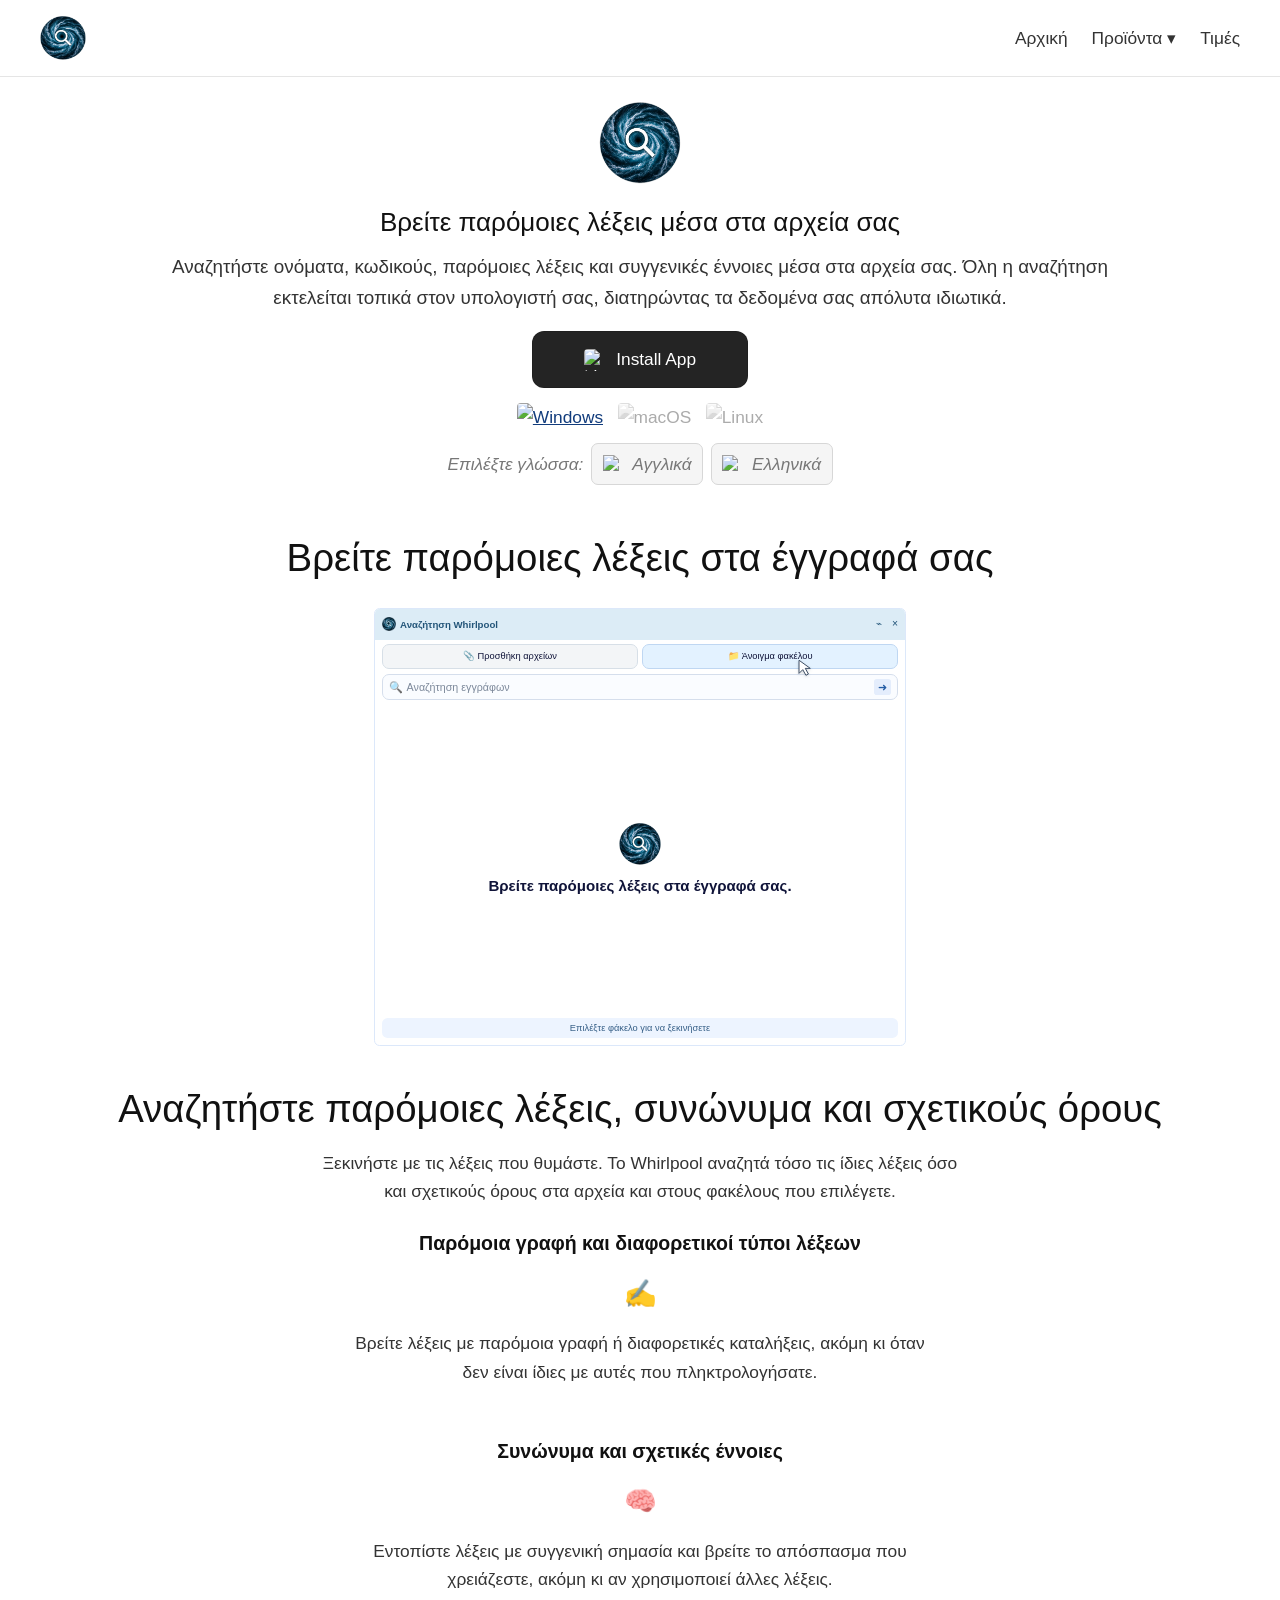
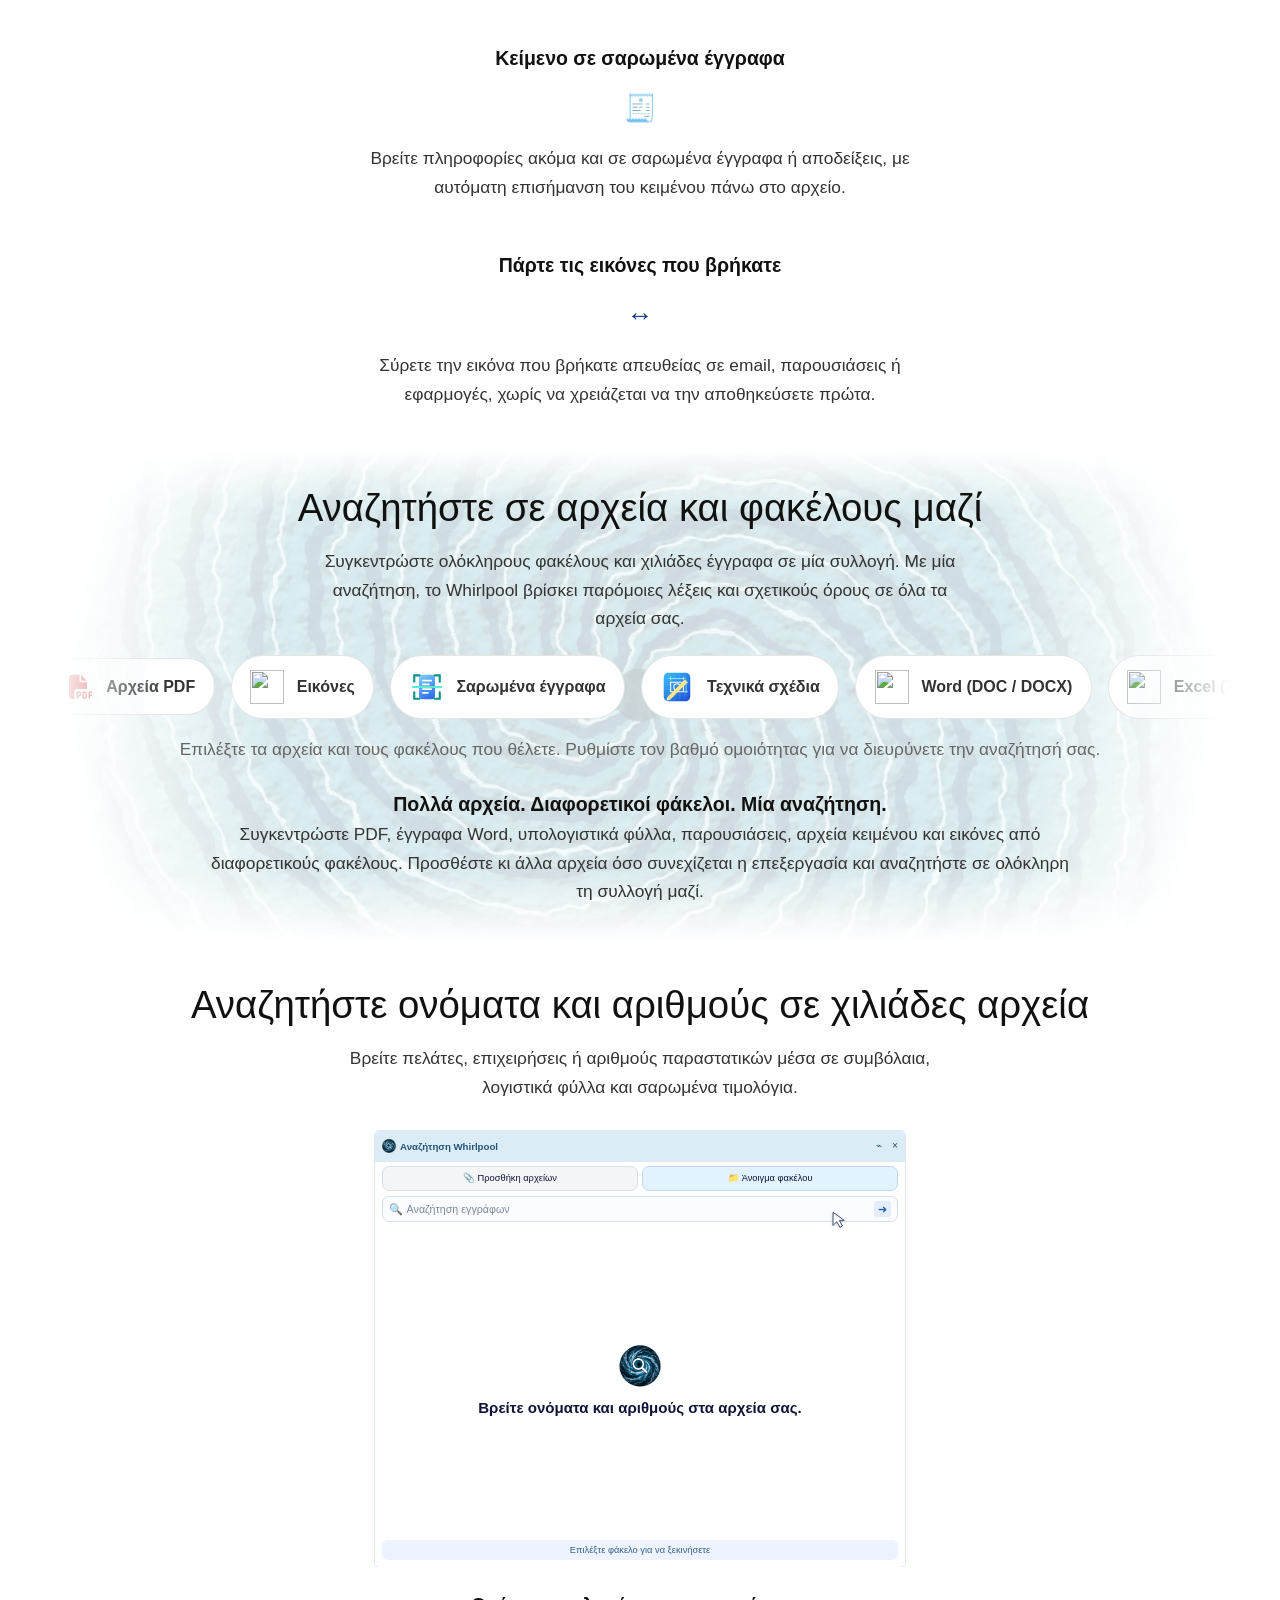
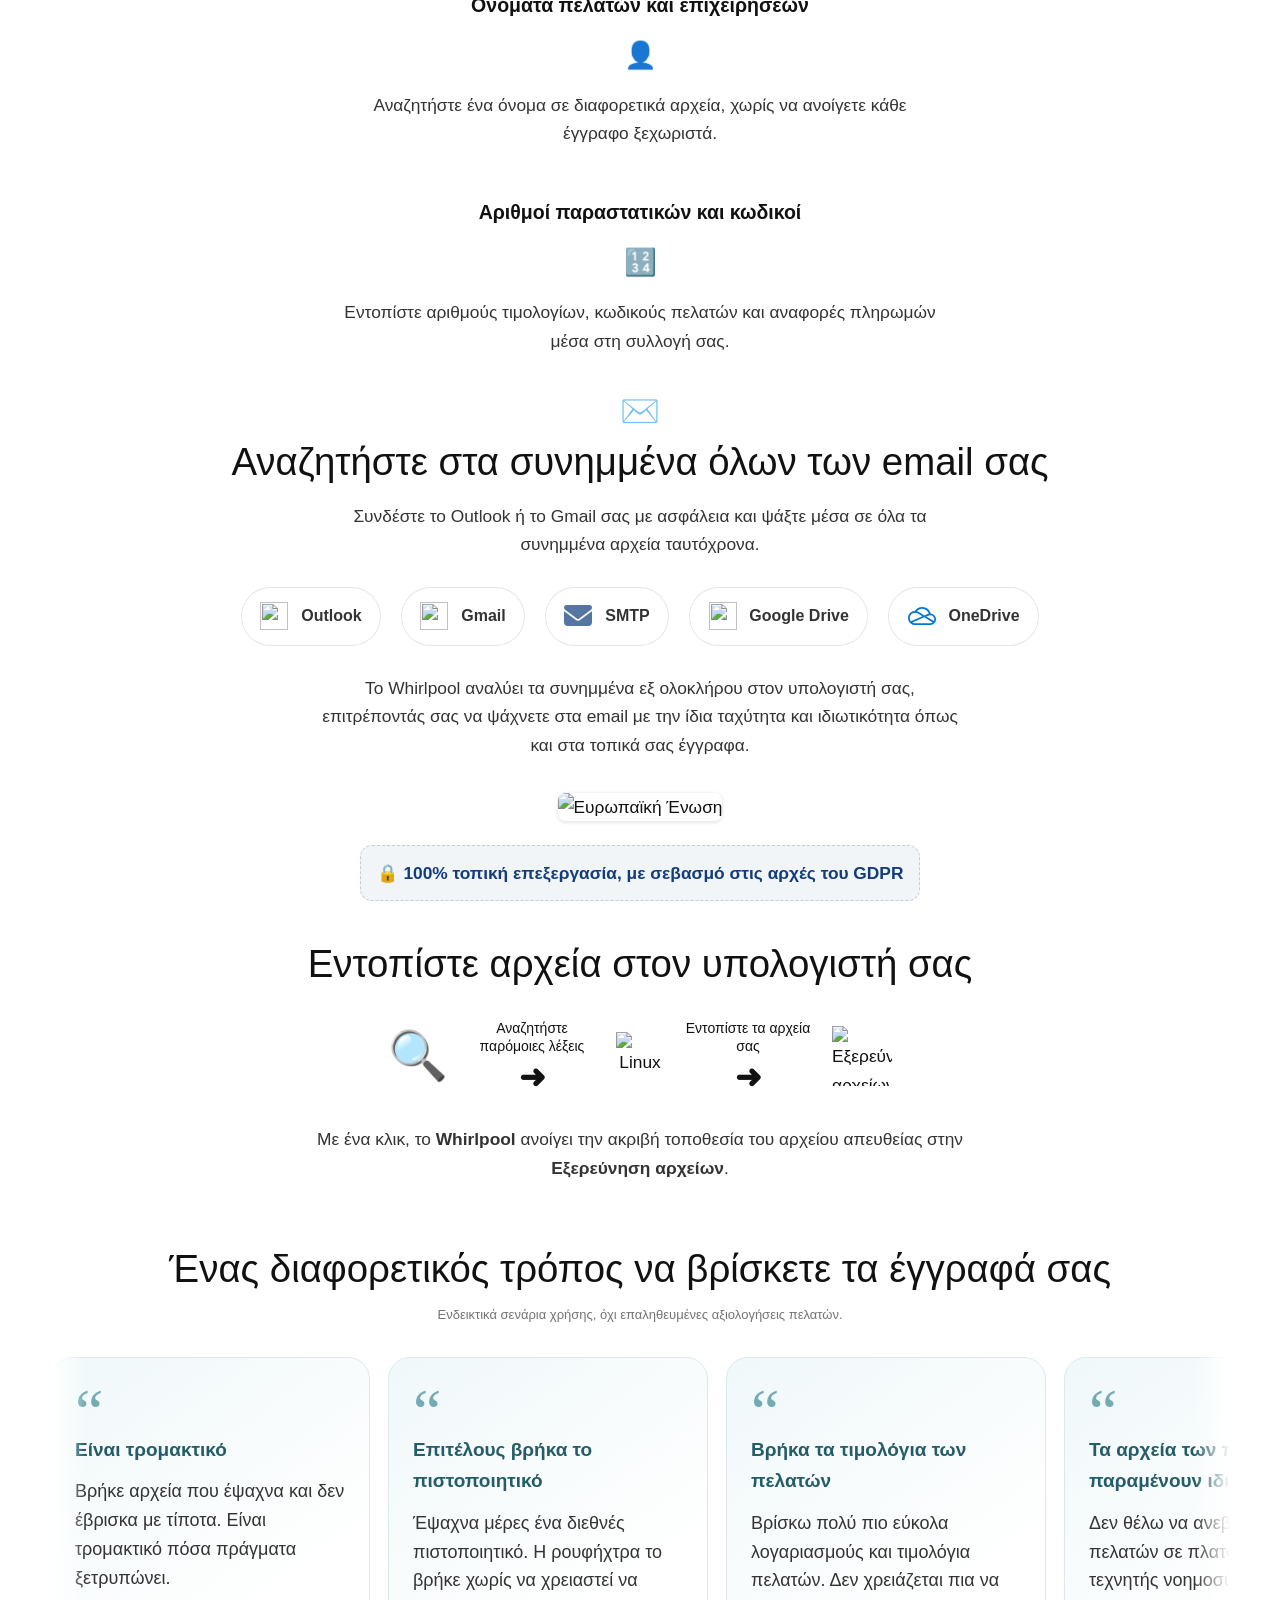
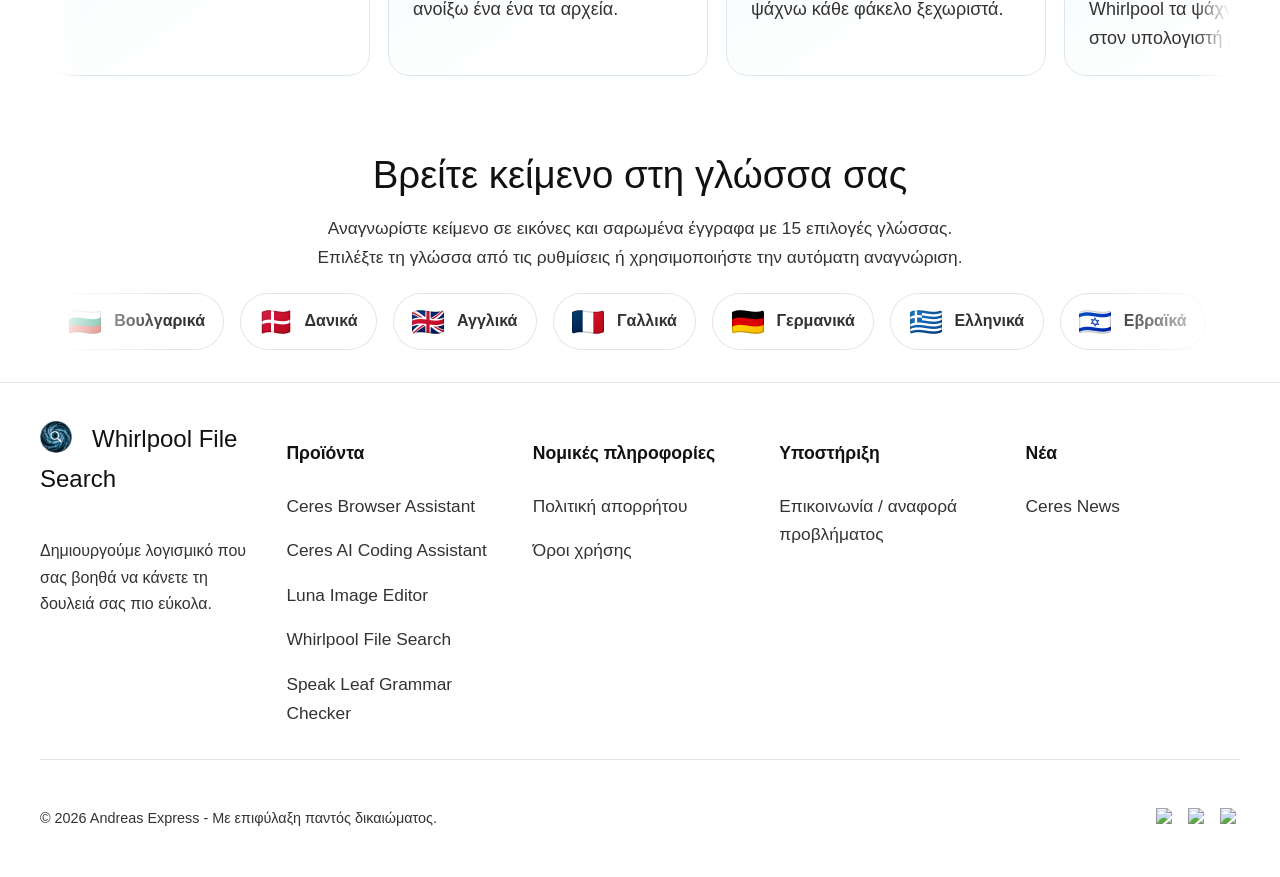
==== index-el.html @ ddf1240f "Update README and HTML files to reflect new branding for Whirlpool File Search" ====
<!DOCTYPE html>
<html lang="el">

<head>
	<meta charset="UTF-8">
	<meta name="viewport" content="width=device-width, initial-scale=1.0">
	<title>Βρείτε παρόμοιες λέξεις στα αρχεία σας / Whirlpool File Search</title>
	<meta name="description" content="Αναζητήστε ονόματα, αριθμούς, παρόμοιες λέξεις και σχετικούς όρους μέσα σε αρχεία. Βρείτε κείμενο σε έγγραφα και σαρωμένες εικόνες, τοπικά στον υπολογιστή σας.">

	<meta property="og:image" content="https://libandreas.github.io/whirlpool/social-preview.webp">

	<link rel="preconnect" href="https://fonts.googleapis.com">
	<link rel="preconnect" href="https://fonts.gstatic.com" crossorigin>

	<link rel="stylesheet" href="https://cdnjs.cloudflare.com/ajax/libs/font-awesome/6.5.1/css/all.min.css">
	<link rel="stylesheet" href="web/styles.css">
	<link rel="stylesheet" href="web/sections.css">
	<link rel="icon" href="favicon-3.webp" type="image/webp">
	<link rel="apple-touch-icon" href="favicon-3.webp">


	<link rel="canonical" href="https://libandreas.github.io/whirlpool/index-el.html">
<link rel="alternate" hreflang="en" href="https://libandreas.github.io/whirlpool/index.html">
<link rel="alternate" hreflang="el" href="https://libandreas.github.io/whirlpool/index-el.html">
</head>

<body class="product-theme-page">
<nav class="top-nav">
	<div class="nav-content">
		<div class="nav-left">
			<a href="https://ceres-assistant.com/" class="nav-logo">
				<img src="favicon-3.webp" alt="Whirlpool File Search" title="Whirlpool File Search" class="hero-logo-small">
			</a>
		</div>

		<div class="nav-right">
			<a href="https://ceres-assistant.com/" class="nav-link">Αρχική</a>
			<a href="#products" class="nav-link dropdown-trigger" aria-haspopup="true" aria-expanded="false">Προϊόντα &#9662;</a>
			<div class="dropdown-menu">
<a href="https://ceres-assistant.com/ceres-browser/"><strong>Ceres Browser Assistant</strong></a>
<a href="https://ceres-assistant.com/ceres-ide/"><strong>Ceres AI Coding Assistant</strong></a>
<a href="https://libandreas.github.io/luna-crop/index-el.html"><strong>Luna Image Editor</strong></a>
<a href="https://libandreas.github.io/whirlpool/index-el.html"><strong>Whirlpool File Search</strong></a>
<a href="https://libandreas.github.io/speak-leaf/index-el.html"><strong>Speak Leaf Grammar Checker</strong></a>
</div>
			<a target="_blank" rel="noopener noreferrer" href="https://andreaspa.gumroad.com/l/whirlpool" class="nav-link">Τιμές</a>



		</div>
	</div>
</nav>



	<main class="product-page">
		<div class="product-shell">
			<section class="product-intro-simple">
				<div class="product-intro-simple-logo">
					<img src="favicon-3.webp" alt="Λογότυπο του Whirlpool File Search">
				</div>
				<h1 class="product-intro-simple-title">Βρείτε παρόμοιες λέξεις μέσα στα αρχεία σας</h1>
				<p class="product-intro-simple-description">Αναζητήστε ονόματα, κωδικούς, παρόμοιες λέξεις και συγγενικές έννοιες μέσα στα αρχεία σας. Όλη η αναζήτηση εκτελείται τοπικά στον υπολογιστή σας, διατηρώντας τα δεδομένα σας απόλυτα ιδιωτικά.</p>
				<div class="product-intro-simple-actions">
					<div class="product-install-options">
<div class="product-install-option">
							<a href="https://ceres-assistant.com/whirlpool/" class="pricing-cta" title="Desktop installation on the official website"><img src="https://upload.wikimedia.org/wikipedia/commons/5/5f/Windows_logo_-_2012.svg" alt="Windows"> Install App</a>
							<span class="download-with-icons product-intro-simple-platforms">
								<span class="download-icons">
									<a href="https://ceres-assistant.com/whirlpool/" aria-label="Εγκατάσταση του Whirlpool File Search για Windows" title="Windows"><img src="https://upload.wikimedia.org/wikipedia/commons/5/5f/Windows_logo_-_2012.svg" alt="Windows"></a>
									<span title="macOS" aria-disabled="true"><img src="https://cdn.simpleicons.org/apple/000000" alt="macOS" style="filter:grayscale(1);opacity:.35;"></span>
									<span title="Linux" aria-disabled="true"><img src="https://img.icons8.com/color/48/linux--v1.png" alt="Linux" style="filter:grayscale(1);opacity:.35;"></span>
								</span>
							</span>
						</div>
</div>
				</div>
				<p style="margin:0.75rem 0 0;color:#777777;font-style:italic;display:flex;align-items:center;justify-content:center;gap:0.5rem;flex-wrap:wrap;">Επιλέξτε γλώσσα: <a href="index.html" style="display:inline-flex;align-items:center;gap:0.35rem;padding:0.35rem 0.65rem;color:inherit;text-decoration:none;background:#f5f5f5;border:1px solid #d7d7d7;border-radius:7px;"><img src="https://flagcdn.com/24x18/gb.png" alt="Σημαία Ηνωμένου Βασιλείου" width="24" height="18"> Αγγλικά</a> <a href="index-el.html" style="display:inline-flex;align-items:center;gap:0.35rem;padding:0.35rem 0.65rem;color:inherit;text-decoration:none;background:#f5f5f5;border:1px solid #d7d7d7;border-radius:7px;"><img src="https://flagcdn.com/24x18/gr.png" alt="Ελληνική σημαία" width="24" height="18"> Ελληνικά</a></p>
			</section>

			<section class="product-section" aria-label="Whirlpool">
				<h2 class="product-section-title">Βρείτε παρόμοιες λέξεις στα έγγραφά σας</h2>
				<iframe class="whirlpool-search-frame" src="web/search-frames-el.html" title="Whirlpool: επίδειξη αναζήτησης σε έγγραφα" width="1280" height="800" loading="lazy"></iframe>
			</section>


			<section class="product-section product-audience-section">
				<div class="product-audience-intro">
					<h2 class="product-section-title">Αναζητήστε παρόμοιες λέξεις, συνώνυμα και σχετικούς όρους</h2>
					<p>Ξεκινήστε με τις λέξεις που θυμάστε. Το Whirlpool αναζητά τόσο τις ίδιες λέξεις όσο και σχετικούς όρους στα αρχεία και στους φακέλους που επιλέγετε.</p>
				</div>
				<div class="product-audience-grid product-audience-grid-single">
					<article class="product-audience-item">
						<h3>Παρόμοια γραφή και διαφορετικοί τύποι λέξεων</h3>
						<div class="product-audience-icon product-audience-icon-fire">✍️</div>
						<p>Βρείτε λέξεις με παρόμοια γραφή ή διαφορετικές καταλήξεις, ακόμη κι όταν δεν είναι ίδιες με αυτές που πληκτρολογήσατε.</p>
					</article>
					<article class="product-audience-item">
						<h3>Συνώνυμα και σχετικές έννοιες</h3>
						<div class="product-audience-icon product-audience-icon-wand">🧠</div>
						<p>Εντοπίστε λέξεις με συγγενική σημασία και βρείτε το απόσπασμα που χρειάζεστε, ακόμη κι αν χρησιμοποιεί άλλες λέξεις.</p>
					</article>
					<article class="product-audience-item">
						<h3>Κείμενο σε σαρωμένα έγγραφα</h3>
						<div class="product-audience-icon product-audience-icon-wand">🧾</div>
						<p>Βρείτε πληροφορίες ακόμα και σε σαρωμένα έγγραφα ή αποδείξεις, με αυτόματη επισήμανση του κειμένου πάνω στο αρχείο.</p>
					</article>
					<article class="product-audience-item">
						<h3>Πάρτε τις εικόνες που βρήκατε</h3>
						<div class="product-audience-icon product-audience-icon-wand">↔️</div>
						<p>Σύρετε την εικόνα που βρήκατε απευθείας σε email, παρουσιάσεις ή εφαρμογές, χωρίς να χρειάζεται να την αποθηκεύσετε πρώτα.</p>
					</article>
				</div>
			</section>

			<section class="product-section product-audience-section whirlpool-search-sections">
				<div class="whirlpool-vortex" aria-hidden="true"></div>
				<div class="product-audience-intro">
					<h2 class="product-section-title">Αναζητήστε σε αρχεία και φακέλους μαζί</h2>
					<p>Συγκεντρώστε ολόκληρους φακέλους και χιλιάδες έγγραφα σε μία συλλογή. Με μία αναζήτηση, το Whirlpool βρίσκει παρόμοιες λέξεις και σχετικούς όρους σε όλα τα αρχεία σας.</p>
				</div>
				<div class="home-models-marquee" aria-label="Τύποι αρχείων: PDF, εικόνες, σαρωμένα έγγραφα, τεχνικά σχέδια, Word DOC και DOCX, Excel XLS και XLSX, PowerPoint PPT και PPTX, αρχεία κειμένου και καταγραφής. Οι βάσεις δεδομένων δεν υποστηρίζονται ακόμη.">
					<div class="home-models-track">
													<div class="home-model-pill" ><i class="fa-solid fa-file-pdf" style="color:#d64545;font-size:1.5rem;" aria-hidden="true"></i><span>Αρχεία PDF</span></div>
							<div class="home-model-pill" ><img class="whirlpool-file-icon" src="https://img.icons8.com/fluency/96/image.png" alt="" loading="lazy"><span>Εικόνες</span></div>
							<div class="home-model-pill" ><img class="whirlpool-file-icon" src="web/scan-icon.svg" alt="" loading="lazy"><span>Σαρωμένα έγγραφα</span></div>
							<div class="home-model-pill" title="Τεχνικά και βιομηχανικά σχέδια σε PDF ή εικόνες" ><img class="whirlpool-file-icon" src="web/engineering-icon.svg" alt="" loading="lazy"><span>Τεχνικά σχέδια</span></div>
							<div class="home-model-pill" ><img class="whirlpool-file-icon" src="https://upload.wikimedia.org/wikipedia/commons/e/e8/Microsoft_Office_Word_%282025%E2%80%93present%29.svg" alt="" loading="lazy"><span>Word (DOC / DOCX)</span></div>
							<div class="home-model-pill" ><img class="whirlpool-file-icon" src="https://upload.wikimedia.org/wikipedia/commons/6/60/Microsoft_Office_Excel_%282025%E2%80%93present%29.svg" alt="" loading="lazy"><span>Excel (XLS / XLSX)</span></div>
							<div class="home-model-pill" ><img class="whirlpool-file-icon" src="https://upload.wikimedia.org/wikipedia/commons/d/df/Microsoft_Office_PowerPoint_%282025%E2%80%93present%29.svg" alt="" loading="lazy"><span>PowerPoint (PPT / PPTX)</span></div>
							<div class="home-model-pill" ><i class="fa-solid fa-file-lines" style="color:#64748b;font-size:1.5rem;" aria-hidden="true"></i><span>Αρχεία κειμένου</span></div>
							<div class="home-model-pill" ><img class="whirlpool-file-icon" src="https://img.icons8.com/fluency/96/console.png" alt="" loading="lazy"><span>Αρχεία καταγραφής</span></div>
							<div class="home-model-pill" style="opacity:0.5;background:#eeeeee;" title="Οι βάσεις δεδομένων δεν υποστηρίζονται ακόμη" ><i class="fa-solid fa-database" style="color:#777777;font-size:1.5rem;" aria-hidden="true"></i><span style="color:#777777;">Βάσεις δεδομένων</span><i class="fa-solid fa-lock" style="color:#777777;" aria-hidden="true"></i></div>
													<div class="home-model-pill"  aria-hidden="true"><i class="fa-solid fa-file-pdf" style="color:#d64545;font-size:1.5rem;" aria-hidden="true"></i><span>Αρχεία PDF</span></div>
							<div class="home-model-pill"  aria-hidden="true"><img class="whirlpool-file-icon" src="https://img.icons8.com/fluency/96/image.png" alt="" loading="lazy"><span>Εικόνες</span></div>
							<div class="home-model-pill"  aria-hidden="true"><img class="whirlpool-file-icon" src="web/scan-icon.svg" alt="" loading="lazy"><span>Σαρωμένα έγγραφα</span></div>
							<div class="home-model-pill" title="Τεχνικά και βιομηχανικά σχέδια σε PDF ή εικόνες"  aria-hidden="true"><img class="whirlpool-file-icon" src="web/engineering-icon.svg" alt="" loading="lazy"><span>Τεχνικά σχέδια</span></div>
							<div class="home-model-pill"  aria-hidden="true"><img class="whirlpool-file-icon" src="https://upload.wikimedia.org/wikipedia/commons/e/e8/Microsoft_Office_Word_%282025%E2%80%93present%29.svg" alt="" loading="lazy"><span>Word (DOC / DOCX)</span></div>
							<div class="home-model-pill"  aria-hidden="true"><img class="whirlpool-file-icon" src="https://upload.wikimedia.org/wikipedia/commons/6/60/Microsoft_Office_Excel_%282025%E2%80%93present%29.svg" alt="" loading="lazy"><span>Excel (XLS / XLSX)</span></div>
							<div class="home-model-pill"  aria-hidden="true"><img class="whirlpool-file-icon" src="https://upload.wikimedia.org/wikipedia/commons/d/df/Microsoft_Office_PowerPoint_%282025%E2%80%93present%29.svg" alt="" loading="lazy"><span>PowerPoint (PPT / PPTX)</span></div>
							<div class="home-model-pill"  aria-hidden="true"><i class="fa-solid fa-file-lines" style="color:#64748b;font-size:1.5rem;" aria-hidden="true"></i><span>Αρχεία κειμένου</span></div>
							<div class="home-model-pill"  aria-hidden="true"><img class="whirlpool-file-icon" src="https://img.icons8.com/fluency/96/console.png" alt="" loading="lazy"><span>Αρχεία καταγραφής</span></div>
							<div class="home-model-pill" style="opacity:0.5;background:#eeeeee;" title="Οι βάσεις δεδομένων δεν υποστηρίζονται ακόμη"  aria-hidden="true"><i class="fa-solid fa-database" style="color:#777777;font-size:1.5rem;" aria-hidden="true"></i><span style="color:#777777;">Βάσεις δεδομένων</span><i class="fa-solid fa-lock" style="color:#777777;" aria-hidden="true"></i></div>
											</div>
				</div>
				<p style="text-align:center;margin:1rem 0 1.5rem;color:#666666;">Επιλέξτε τα αρχεία και τους φακέλους που θέλετε. Ρυθμίστε τον βαθμό ομοιότητας για να διευρύνετε την αναζήτησή σας.</p>
				<article class="product-audience-item whirlpool-folder-summary">
					<h3>Πολλά αρχεία. Διαφορετικοί φάκελοι. Μία αναζήτηση.</h3>
					<p>Συγκεντρώστε PDF, έγγραφα Word, υπολογιστικά φύλλα, παρουσιάσεις, αρχεία κειμένου και εικόνες από διαφορετικούς φακέλους. Προσθέστε κι άλλα αρχεία όσο συνεχίζεται η επεξεργασία και αναζητήστε σε ολόκληρη τη συλλογή μαζί.</p>
				</article>
			</section>

			<section class="product-section product-audience-section" aria-label="Αναζήτηση πελατών με το Whirlpool">
				<div class="product-audience-intro">
					<h2 class="product-section-title">Αναζητήστε ονόματα και αριθμούς σε χιλιάδες αρχεία</h2>
					<p>Βρείτε πελάτες, επιχειρήσεις ή αριθμούς παραστατικών μέσα σε συμβόλαια, λογιστικά φύλλα και σαρωμένα τιμολόγια.</p>
					<iframe class="whirlpool-search-frame" src="web/customer-frames-el.html" title="Whirlpool: εύρεση επιχείρησης σε καρτέλα πελάτη και σκαναρισμένο τιμολόγιο" width="1280" height="800" loading="lazy"></iframe>
				</div>
				<div class="product-audience-grid product-audience-grid-single">
					<article class="product-audience-item">
						<h3>Ονόματα πελατών και επιχειρήσεων</h3>
						<div class="product-audience-icon product-audience-icon-wand">👤</div>
						<p>Αναζητήστε ένα όνομα σε διαφορετικά αρχεία, χωρίς να ανοίγετε κάθε έγγραφο ξεχωριστά.</p>
					</article>
					<article class="product-audience-item">
						<h3>Αριθμοί παραστατικών και κωδικοί</h3>
						<div class="product-audience-icon product-audience-icon-wand">🔢</div>
						<p>Εντοπίστε αριθμούς τιμολογίων, κωδικούς πελατών και αναφορές πληρωμών μέσα στη συλλογή σας.</p>
					</article>
				</div>
			</section>


			<section class="product-section product-audience-section">
				<div class="product-audience-intro">
					<div aria-hidden="true" style="font-size:2rem;line-height:1;margin-bottom:0.75rem;">✉️</div>
					<h2 class="product-section-title">Αναζητήστε στα συνημμένα όλων των email σας</h2>
					<p>Συνδέστε το Outlook ή το Gmail σας με ασφάλεια και ψάξτε μέσα σε όλα τα συνημμένα αρχεία ταυτόχρονα.</p>
					<div class="whirlpool-email-providers" aria-label="Πάροχοι email">
						<div class="home-model-pill"><img src="https://img.icons8.com/color/96/microsoft-outlook-2019.png" alt="" loading="lazy"><span>Outlook</span></div>
						<div class="home-model-pill"><img src="https://img.icons8.com/color/96/gmail-new.png" alt="" loading="lazy"><span>Gmail</span></div>
						<div class="home-model-pill"><i class="fa-solid fa-envelope" aria-hidden="true"></i><span>SMTP</span></div>
						<div class="home-model-pill"><img src="https://img.icons8.com/color/96/google-drive--v1.png" alt="" loading="lazy"><span>Google Drive</span></div>
						<div class="home-model-pill"><img src="web/onedrive.svg" alt="" loading="lazy"><span>OneDrive</span></div>
					</div>
					<p>Το Whirlpool αναλύει τα συνημμένα εξ ολοκλήρου στον υπολογιστή σας, επιτρέποντάς σας να ψάχνετε στα email με την ίδια ταχύτητα και ιδιωτικότητα όπως και στα τοπικά σας έγγραφα.</p>
					<div style="margin-top:2rem;">
						<img src="https://flagcdn.com/w80/eu.png" alt="Ευρωπαϊκή Ένωση" title="Ευρωπαϊκή Ένωση" style="width:48px;height:48px;object-fit:cover;border-radius:8px;vertical-align:middle;box-shadow:0 1px 4px rgba(0,0,0,0.14);">
					</div>
					<div class="product-local-ai-card" style="margin-top:24px;">
						<div class="product-local-ai-chip">
							🔒
							<strong>100% τοπική επεξεργασία, με σεβασμό στις αρχές του GDPR</strong>
						</div>
					</div>
				</div>
			</section>

			<section class="product-section product-audience-section">
				<div class="product-audience-intro">
					<h2 class="product-section-title">Εντοπίστε αρχεία στον υπολογιστή σας</h2>
					<div class="whirlpool-computer-icons" aria-label="Πρόσβαση στην εξερεύνηση αρχείων">
						<span class="whirlpool-search-icon" aria-hidden="true">🔍</span>
						<span class="whirlpool-access-step"><span>Αναζητήστε παρόμοιες λέξεις</span><b aria-hidden="true">➜</b></span>
						<img src="https://upload.wikimedia.org/wikipedia/commons/5/5f/Windows_logo_-_2012.svg" alt="Windows" width="64" height="64" loading="lazy">
						<span class="whirlpool-access-step"><span>Εντοπίστε τα αρχεία σας</span><b aria-hidden="true">➜</b></span>
						<img src="https://img.icons8.com/fluency/96/windows-explorer.png" alt="Εξερεύνηση αρχείων" width="64" height="64" loading="lazy">
					</div>
					<p>Με ένα κλικ, το <strong>Whirlpool</strong> ανοίγει την ακριβή τοποθεσία του αρχείου απευθείας στην <strong>Εξερεύνηση αρχείων</strong>.</p>

				</div>
			</section>

			<section class="product-section whirlpool-experiences" aria-labelledby="whirlpool-experiences-title">
				<h2 class="product-section-title" id="whirlpool-experiences-title">Ένας διαφορετικός τρόπος να βρίσκετε τα έγγραφά σας</h2>
				<p class="whirlpool-experiences-note">Ενδεικτικά σενάρια χρήσης, όχι επαληθευμένες αξιολογήσεις πελατών.</p>
								<div class="whirlpool-experiences-window" aria-label="Ενδεικτικά σενάρια χρήσης">
					<div class="whirlpool-experiences-track">
													<div class="whirlpool-experiences-group" >
																	<article class="whirlpool-experience-card">
										<span class="whirlpool-experience-quote" aria-hidden="true">“</span>
										<h3>Είναι τρομακτικό</h3>
										<p>Βρήκε αρχεία που έψαχνα και δεν έβρισκα με τίποτα. Είναι τρομακτικό πόσα πράγματα ξετρυπώνει.</p>
									</article>
																	<article class="whirlpool-experience-card">
										<span class="whirlpool-experience-quote" aria-hidden="true">“</span>
										<h3>Επιτέλους βρήκα το πιστοποιητικό</h3>
										<p>Έψαχνα μέρες ένα διεθνές πιστοποιητικό. Η ρουφήχτρα το βρήκε χωρίς να χρειαστεί να ανοίξω ένα ένα τα αρχεία.</p>
									</article>
																	<article class="whirlpool-experience-card">
										<span class="whirlpool-experience-quote" aria-hidden="true">“</span>
										<h3>Βρήκα τα τιμολόγια των πελατών</h3>
										<p>Βρίσκω πολύ πιο εύκολα λογαριασμούς και τιμολόγια πελατών. Δεν χρειάζεται πια να ψάχνω κάθε φάκελο ξεχωριστά.</p>
									</article>
																	<article class="whirlpool-experience-card">
										<span class="whirlpool-experience-quote" aria-hidden="true">“</span>
										<h3>Τα αρχεία των πελατών μου παραμένουν ιδιωτικά</h3>
										<p>Δεν θέλω να ανεβάζω αρχεία πελατών σε πλατφόρμες τεχνητής νοημοσύνης. Με το Whirlpool τα ψάχνω απευθείας στον υπολογιστή μου.</p>
									</article>
																	<article class="whirlpool-experience-card">
										<span class="whirlpool-experience-quote" aria-hidden="true">“</span>
										<h3>Όλα τα αρχεία σε μία αναζήτηση</h3>
										<p>Ψάχνω σε όλα τα επιλεγμένα αρχεία μαζί. Δεν χρειάζεται να θυμάμαι σε ποιο έγγραφο βρίσκεται αυτό που χρειάζομαι.</p>
									</article>
																	<article class="whirlpool-experience-card">
										<span class="whirlpool-experience-quote" aria-hidden="true">“</span>
										<h3>Βρέθηκε το παλιό σχέδιο</h3>
										<p>Αναγνώρισε το έγγραφο και το κείμενο στα σχέδιά μου. Βρήκα το παλιό σχέδιο ενός πελάτη μέσα σε δευτερόλεπτα.</p>
									</article>
															</div>
													<div class="whirlpool-experiences-group"  aria-hidden="true">
																	<article class="whirlpool-experience-card">
										<span class="whirlpool-experience-quote" aria-hidden="true">“</span>
										<h3>Είναι τρομακτικό</h3>
										<p>Βρήκε αρχεία που έψαχνα και δεν έβρισκα με τίποτα. Είναι τρομακτικό πόσα πράγματα ξετρυπώνει.</p>
									</article>
																	<article class="whirlpool-experience-card">
										<span class="whirlpool-experience-quote" aria-hidden="true">“</span>
										<h3>Επιτέλους βρήκα το πιστοποιητικό</h3>
										<p>Έψαχνα μέρες ένα διεθνές πιστοποιητικό. Η ρουφήχτρα το βρήκε χωρίς να χρειαστεί να ανοίξω ένα ένα τα αρχεία.</p>
									</article>
																	<article class="whirlpool-experience-card">
										<span class="whirlpool-experience-quote" aria-hidden="true">“</span>
										<h3>Βρήκα τα τιμολόγια των πελατών</h3>
										<p>Βρίσκω πολύ πιο εύκολα λογαριασμούς και τιμολόγια πελατών. Δεν χρειάζεται πια να ψάχνω κάθε φάκελο ξεχωριστά.</p>
									</article>
																	<article class="whirlpool-experience-card">
										<span class="whirlpool-experience-quote" aria-hidden="true">“</span>
										<h3>Τα αρχεία των πελατών μου παραμένουν ιδιωτικά</h3>
										<p>Δεν θέλω να ανεβάζω αρχεία πελατών σε πλατφόρμες τεχνητής νοημοσύνης. Με το Whirlpool τα ψάχνω απευθείας στον υπολογιστή μου.</p>
									</article>
																	<article class="whirlpool-experience-card">
										<span class="whirlpool-experience-quote" aria-hidden="true">“</span>
										<h3>Όλα τα αρχεία σε μία αναζήτηση</h3>
										<p>Ψάχνω σε όλα τα επιλεγμένα αρχεία μαζί. Δεν χρειάζεται να θυμάμαι σε ποιο έγγραφο βρίσκεται αυτό που χρειάζομαι.</p>
									</article>
																	<article class="whirlpool-experience-card">
										<span class="whirlpool-experience-quote" aria-hidden="true">“</span>
										<h3>Βρέθηκε το παλιό σχέδιο</h3>
										<p>Αναγνώρισε το έγγραφο και το κείμενο στα σχέδιά μου. Βρήκα το παλιό σχέδιο ενός πελάτη μέσα σε δευτερόλεπτα.</p>
									</article>
															</div>
											</div>
				</div>
			</section>




		<section class="product-section product-audience-section leafpad-languages" aria-labelledby="supported-languages">
<div class="product-audience-intro">
<h2 class="product-section-title" id="supported-languages">Βρείτε κείμενο στη γλώσσα σας</h2>
<p>Αναγνωρίστε κείμενο σε εικόνες και σαρωμένα έγγραφα με 15 επιλογές γλώσσας. Επιλέξτε τη γλώσσα από τις ρυθμίσεις ή χρησιμοποιήστε την αυτόματη αναγνώριση.</p>
</div>
<div class="home-models-marquee" id="language-slider" tabindex="0" role="region" aria-label="Γλώσσες αναγνώρισης κειμένου">
<div class="home-models-track">
<div class="language-group"><div class="home-model-pill"><img src="web/flags/bg.png" alt="" width="32" height="24"><span>Βουλγαρικά</span></div>
<div class="home-model-pill"><img src="web/flags/dk.png" alt="" width="32" height="24"><span>Δανικά</span></div>
<div class="home-model-pill"><img src="web/flags/gb.png" alt="" width="32" height="24"><span>Αγγλικά</span></div>
<div class="home-model-pill"><img src="web/flags/fr.png" alt="" width="32" height="24"><span>Γαλλικά</span></div>
<div class="home-model-pill"><img src="web/flags/de.png" alt="" width="32" height="24"><span>Γερμανικά</span></div>
<div class="home-model-pill"><img src="web/flags/gr.png" alt="" width="32" height="24"><span>Ελληνικά</span></div>
<div class="home-model-pill"><img src="web/flags/il.png" alt="" width="32" height="24"><span>Εβραϊκά</span></div>
<div class="home-model-pill"><img src="web/flags/hu.png" alt="" width="32" height="24"><span>Ουγγρικά</span></div>
<div class="home-model-pill"><img src="web/flags/id.png" alt="" width="32" height="24"><span>Ινδονησιακά</span></div>
<div class="home-model-pill"><img src="web/flags/jp.png" alt="" width="32" height="24"><span>Ιαπωνικά</span></div>
<div class="home-model-pill"><img src="web/flags/br.png" alt="" width="32" height="24"><span>Πορτογαλικά (Βραζιλία)</span></div>
<div class="home-model-pill"><img src="web/flags/ro.png" alt="" width="32" height="24"><span>Ρουμανικά</span></div>
<div class="home-model-pill"><img src="web/flags/cn.png" alt="" width="32" height="24"><span>Απλοποιημένα κινεζικά</span></div>
<div class="home-model-pill"><img src="web/flags/es.png" alt="" width="32" height="24"><span>Ισπανικά (Ισπανία)</span></div>
<div class="home-model-pill"><img src="web/flags/tr.png" alt="" width="32" height="24"><span>Τουρκικά</span></div></div>
<div class="language-group" aria-hidden="true"><div class="home-model-pill"><img src="web/flags/bg.png" alt="" width="32" height="24"><span>Βουλγαρικά</span></div>
<div class="home-model-pill"><img src="web/flags/dk.png" alt="" width="32" height="24"><span>Δανικά</span></div>
<div class="home-model-pill"><img src="web/flags/gb.png" alt="" width="32" height="24"><span>Αγγλικά</span></div>
<div class="home-model-pill"><img src="web/flags/fr.png" alt="" width="32" height="24"><span>Γαλλικά</span></div>
<div class="home-model-pill"><img src="web/flags/de.png" alt="" width="32" height="24"><span>Γερμανικά</span></div>
<div class="home-model-pill"><img src="web/flags/gr.png" alt="" width="32" height="24"><span>Ελληνικά</span></div>
<div class="home-model-pill"><img src="web/flags/il.png" alt="" width="32" height="24"><span>Εβραϊκά</span></div>
<div class="home-model-pill"><img src="web/flags/hu.png" alt="" width="32" height="24"><span>Ουγγρικά</span></div>
<div class="home-model-pill"><img src="web/flags/id.png" alt="" width="32" height="24"><span>Ινδονησιακά</span></div>
<div class="home-model-pill"><img src="web/flags/jp.png" alt="" width="32" height="24"><span>Ιαπωνικά</span></div>
<div class="home-model-pill"><img src="web/flags/br.png" alt="" width="32" height="24"><span>Πορτογαλικά (Βραζιλία)</span></div>
<div class="home-model-pill"><img src="web/flags/ro.png" alt="" width="32" height="24"><span>Ρουμανικά</span></div>
<div class="home-model-pill"><img src="web/flags/cn.png" alt="" width="32" height="24"><span>Απλοποιημένα κινεζικά</span></div>
<div class="home-model-pill"><img src="web/flags/es.png" alt="" width="32" height="24"><span>Ισπανικά (Ισπανία)</span></div>
<div class="home-model-pill"><img src="web/flags/tr.png" alt="" width="32" height="24"><span>Τουρκικά</span></div></div>
</div>
</div>
</section>
</div>
	</main>

	<footer>

    <div class="footer-content">
        <div class="footer-section">
            <div class="footer-logo">
                <span class="star-emoji"><img style="width:32px;top:6px;position:relative;" src="favicon-3.webp" alt="Λογότυπο Whirlpool File Search"></span>&nbsp;&nbsp;&nbsp;Whirlpool File Search            </div>
            <p class="footer-tagline">Δημιουργούμε λογισμικό που σας βοηθά να κάνετε τη δουλειά σας πιο εύκολα.</p>
        </div>

        <div class="footer-section">
            <h4>Προϊόντα</h4>
<a href="https://ceres-assistant.com/ceres-browser/">Ceres Browser Assistant</a>
<a href="https://ceres-assistant.com/ceres-ide/">Ceres AI Coding Assistant</a>
<a href="https://libandreas.github.io/luna-crop/index-el.html">Luna Image Editor</a>
<a href="https://libandreas.github.io/whirlpool/index-el.html">Whirlpool File Search</a>
<a href="https://libandreas.github.io/speak-leaf/index-el.html">Speak Leaf Grammar Checker</a>
</div>

        <div class="footer-section">
            <h4>Νομικές πληροφορίες</h4>
            <a href="web/privacy-policy.html">Πολιτική απορρήτου</a>
            <a target="_blank" href="LICENSE.html">Όροι χρήσης</a>
        </div>

        <div class="footer-section">
            <h4>Υποστήριξη</h4>

            <a href="https://ceres-assistant.com/web/contact-el.php">Επικοινωνία / αναφορά προβλήματος</a>
        </div>

        <div class="footer-section">
            <h4>Νέα</h4>
            <a href="https://ceres-assistant.com/posts/">Ceres News</a>
        </div>
    </div>
    <div class="footer-bottom">
        <p>&copy; 2026 Andreas Express - Με επιφύλαξη παντός δικαιώματος.</p>
        <div class="social-links" style="display:flex;align-items:center;gap:0.75rem;">
            <span title="YouTube"><img src="https://www.google.com/s2/favicons?domain=youtube.com&sz=64" alt="YouTube" style="width:20px;height:20px;display:block;"></span>
            <a href="https://www.linkedin.com/in/andreas-voukelatos-678758120/" target="_blank" rel="noopener noreferrer" title="LinkedIn"><img src="https://www.google.com/s2/favicons?domain=linkedin.com&sz=64" alt="LinkedIn" style="width:20px;height:20px;display:block;"></a>
            <a href="https://github.com/libandreas" target="_blank" rel="noopener noreferrer" title="GitHub"><img src="https://www.google.com/s2/favicons?domain=github.com&sz=64" alt="GitHub" style="width:20px;height:20px;display:block;"></a>
        </div>
    </div>
</footer>
<script src="web/header.js" defer></script>
<script src="web/page.js" defer></script>
</body>

</html>
---- web/styles.css ----
html{scrollbar-width: thin; scrollbar-color: rgba(100, 100, 100, 0.6) transparent;}
:root{--primary-gradient: linear-gradient(135deg, rgba(0, 0, 0, 0.86) 0%, rgba(0, 0, 0, 0.94) 100%); --secondary-gradient: linear-gradient(135deg, rgba(0, 0, 0, 0.06) 0%, rgba(0, 0, 0, 0.1) 100%); --background-dark: #ffffff; --card-bg: #ffffff; --card-text: #111111; --text-primary: #111111; --text-secondary: #333333; --text-muted: #666666; --border-soft: rgba(0, 0, 0, 0.1); --button-bg: rgba(0, 0, 0, 0.86); --button-bg-hover: rgba(0, 0, 0, 0.94); --button-text: #ffffff; --accent: #123c7c; --accent-hover: #0b56b3; --accent-soft: rgba(18, 60, 124, 0.08); --accent-border: rgba(18, 60, 124, 0.22); --glow-color: rgba(18, 60, 124, 0.16);}
body{font-family: "Noto Sans", Arial, sans-serif; font-size: 13pt; line-height: 1.65; margin: 0px; overflow-x: hidden; color: var(--text-primary); min-height: 100vh; background-image: ; background-position-x: ; background-position-y: ; background-origin: ; background-clip: ; background-color: ; background-attachment: fixed; background-repeat: no-repeat; display: flex; flex-direction: column; background-size: auto;}
.top-nav{background: rgba(255, 255, 255, 0.92); position: fixed; width: 100%; z-index: 1000; border-bottom: 1px solid var(--border-soft);}
.nav-content{max-width: 1200px; margin: 0px auto; padding: 1rem; display: flex; justify-content: space-between; align-items: center;}
.nav-logo{font-size: 2rem; font-weight: normal; color: var(--text-primary); display: flex; align-items: center; gap: 0.5rem; border-radius: 100%; text-decoration: none !important;}
.nav-logo:hover{color: var(--accent);}
.nav-right{display: flex; gap: 1.5rem; align-items: center;}
.nav-link{font-weight: normal; color: var(--text-secondary); text-decoration: none; transition: 0.3s;}
.nav-link:hover{color: var(--accent);}
.dropdown-trigger{display: flex; align-items: center; gap: 0.5rem; cursor: pointer;}
.dropdown-trigger i{font-size: 0.8rem; transition: transform 0.3s;}
.dropdown-menu{position: absolute; top: 100%; border: 1px solid var(--border-soft); border-radius: 10px; padding: 0.5rem; min-width: 200px; opacity: 0; visibility: hidden; transform: translateY(-10px); transition: 0.3s; z-index: 1000; background: rgb(255, 255, 255); margin-top: 0.5rem;}
@media (hover: hover) {.dropdown-trigger:hover + .dropdown-menu, .dropdown-menu:hover{opacity: 1; visibility: visible; transform: translateY(0px);}
.dropdown-trigger:hover i{transform: rotate(180deg);}}
.dropdown-trigger.active + .dropdown-menu{opacity: 1 !important; visibility: visible !important; transform: translateY(0px) !important;}
.dropdown-trigger.active i{transform: rotate(180deg) !important;}
.dropdown-menu a{display: flex; gap: 0.5rem; padding: 0.75rem 1rem; transition: 0.3s; border-radius: 5px; font-weight: 700; line-height: 1.35; text-decoration: none !important;}
.dropdown-menu a{align-items: center; color: var(--text-secondary);}
.dropdown-menu a:hover{background: var(--accent-soft); color: var(--accent);}
main{flex: 1 1 0%; padding-top: 3rem;}
.hero-logo-small{display: inline-block; width: 46px; height: 44px;}
.home-closing-section{padding-top: 0px !important;}
.home-closing-section{padding-top: 1.1rem; padding-bottom: 1.1rem;}
.home-closing-panel{padding: 1.2rem 0px; text-align: center;}
.home-closing-panel h2{margin: 0px 0px 0.9rem; font-size: 3.25rem; font-weight: 400; line-height: 1.16;}
.home-closing-panel p{max-width: 900px; margin: 0px auto; font-size: 1.18rem; color: rgb(51, 51, 51); line-height: 1.65;}
.home-closing-actions{margin-top: 1.5rem; display: flex; justify-content: center; gap: 1rem; flex-wrap: wrap;}
.home-models-marquee{position: relative; overflow: hidden; mask-image: linear-gradient(to right, transparent, black 10%, black 90%, transparent);}
.home-models-track{display: flex; align-items: center; gap: 1rem; width: max-content; animation: 34s linear 0s infinite normal none running home-models-scroll;}
.home-model-pill{display: inline-flex; align-items: center; gap: 0.8rem; padding: 0.9rem 1.15rem; border-radius: 999px; background: rgb(255, 255, 255); border: 1px solid var(--border-soft); white-space: nowrap;}
.home-model-pill img{width: 28px; height: 28px; border-radius: 50%; flex: 0 0 auto;}
.home-model-pill span{font-size: 1rem; font-weight: 700; color: rgb(51, 51, 51);}
@keyframes home-models-scroll {0% { transform: translateX(0px); }
100% { transform: translateX(-50%); }}
footer{background: rgb(255, 255, 255); border-top: 1px solid var(--border-soft); padding: 2rem; margin-top: 2rem;}
.footer-content{max-width: 1200px; margin: 0px auto; display: grid; grid-template-columns: repeat(auto-fit, minmax(200px, 1fr)); gap: 2rem;}
.footer-section{display: flex; flex-direction: column; gap: 1rem;}
.footer-section h4{color: var(--text-primary); font-size: 1.1rem; margin-bottom: 0.5rem;}
.footer-section a{color: var(--text-secondary); text-decoration: none; transition: 0.3s; font-size: 13pt;}
.footer-section a:hover{color: var(--accent); transform: translateX(5px);}
.footer-logo{font-size: 1.5rem; font-weight: normal; color: var(--text-primary); margin-bottom: 0.5rem;}
.footer-tagline{color: var(--text-secondary); font-size: 1rem;}
.footer-bottom{max-width: 1200px; margin: 2rem auto 0px; padding-top: 2rem; border-top: 1px solid var(--border-soft); display: flex; justify-content: space-between; align-items: center; color: var(--text-secondary); font-size: 0.9rem;}
.social-links{display: flex; gap: 1rem;}
.social-links a{color: var(--text-secondary); font-size: 1.2rem; transition: 0.3s;}
.social-links a:hover{color: var(--text-primary); transform: translateY(-2px);}
.pricing{padding: 1rem 1rem 0px; max-width: 1300px; margin: 0px auto;}
.pricing h1, .pricing h2{text-align: center; margin-bottom: 1rem; background-image: ; background-position-x: ; background-position-y: ; background-size: ; background-repeat: ; background-attachment: ; background-origin: ; background-color: ; background-clip: text; color: transparent; font-weight: normal; line-height: normal;}
p{line-height: unset !important;}
.pricing h1{margin-top: 50px; font-size: 2.5rem;}
.pricing h2{font-size: 2rem;}
.pricing h3{text-align: center; font-size: 1.2rem; font-weight: normal; margin: 0.5rem 0px;}
.pricing > p{text-align: center; color: var(--text-secondary); margin-bottom: 1.5rem; font-size: 1rem;}
.pricing-cta{display: inline-flex; align-items: center; justify-content: center; gap: 0.65rem; min-width: 170px; text-align: center; padding: 1rem 1.4rem; font-size: 13pt; background: var(--button-bg); color: var(--button-text); text-decoration: none; border-radius: 12px; font-weight: normal; text-transform: none; border: 1px solid rgba(0, 0, 0, 0.14); transition: 0.3s; line-height: 1.35;}
.pricing-cta i{font-size: 1.25rem; line-height: 1;}
.pricing-cta img{width: 22px; height: 22px; object-fit: contain; border-radius: 4px; flex-shrink: 0;}
.download-with-icons{display: inline-flex; align-items: center; justify-content: center; gap: 0.65rem;}
.download-icons{display: inline-flex; align-items: center; gap: 0.45rem;}
.download-icons img{width: 18px; height: 18px; border-radius: 4px; object-fit: contain;}
.download-icons i{font-size: 1rem;}
.pricing-cta:hover{transform: translateY(-2px); background: var(--button-bg-hover); color: var(--button-text);}
a{color: var(--accent);}
@keyframes shine {0% { left: -50%; }
100% { left: 100%; }}
@keyframes pulse {0%, 100% { opacity: 0.7; transform: scale(1); }
50% { opacity: 1; transform: scale(1.1); }}
@keyframes container-glow {0% { }
100% { }}
.product-theme-page{background: rgb(255, 255, 255); color: rgb(17, 17, 17);}
.product-theme-page p, .product-theme-page li{color: rgb(51, 51, 51);}
.product-shell{width: min(1180px, 100% - 32px); min-width: 0px; margin: 0px auto;}
.product-intro-simple{padding: 54px 0px 10px; text-align: center;}
.product-intro-simple-logo{margin-bottom: 14px;}
.product-intro-simple-logo img{width: 82px; height: 82px; object-fit: contain;}
.product-intro-simple-title{margin: 0px 0px 14px; font-weight: 400; line-height: 1.16;}
.product-intro-simple-description{max-width: 980px; margin: 0px auto; font-size: 1.18rem; font-weight: 400; line-height: 1.62;}
.product-intro-simple-actions{display: grid; justify-items: center; gap: 0.9rem; margin-top: 18px;}
.product-install-options{display: flex; align-items: flex-start; justify-content: center; gap: 1rem;}
.product-install-option{display: grid; justify-items: center; gap: 0.9rem;}
.product-intro-simple-platforms{padding: 0px; border: 0px; background: transparent;}
.product-intro-simple-platforms .download-icons{display: flex; align-items: center; justify-content: center; gap: 0.9rem;}
.product-intro-simple-platforms .download-icons img{width: 26px; height: 26px;}
.product-intro-simple-platforms .download-icons i{font-size: 1.45rem;}
.home-closing-panel .product-intro-simple-platforms{display: block; margin-top: 10px;}
.product-section{margin-top: 40px;}
.product-section-title{margin: 0px 0px 12px; font-size: clamp(1.85rem, 3vw, 2.8rem); font-weight: 400; line-height: 1.18; text-align: center; text-wrap: balance;}
.product-capability-shell{display: grid; grid-template-columns: 1fr; gap: 18px; margin-top: -20px; padding-top: 40px; border-top: 1px dashed silver;}
.product-capability-intro{padding: 8px 6px 0px; text-align: center;}
.product-capability-intro p{max-width: 72ch; margin: 0px auto; font-size: 13pt; line-height: 1.62;}
@media (prefers-reduced-motion: reduce) {


}
.product-audience-section{min-width: 0px; padding-top: 0px; text-align: center;}
.product-audience-intro{min-width: 0px; margin-bottom: 1.35rem;}
.product-audience-intro p{max-width: 68ch; margin-right: auto; margin-left: auto; overflow-wrap: anywhere;}
.product-audience-grid{display: grid; grid-template-columns: repeat(2, minmax(0px, 1fr)); gap: clamp(1.4rem, 4vw, 3rem);}
.product-audience-grid.product-audience-grid-single{grid-template-columns: 1fr; max-width: 600px; margin: 0px auto;}
.product-audience-item h3{margin: 0px; font-size: 1.22rem; font-weight: 700;}
.product-audience-icon{display: flex; align-items: center; justify-content: center; margin: 0.8rem 0px 0.85rem; color: var(--accent); font-size: 1.65rem;}
.product-audience-item p{margin: 0px; font-size: 13pt; line-height: 1.62; overflow-wrap: anywhere;}
.product-local-ai-chip{color: var(--accent);}
.product-local-ai-card{display: inline-block; width: fit-content; max-width: 100%; box-sizing: border-box; border: 1px dashed var(--accent-border); border-radius: 12px; background: rgba(18, 60, 124, 0.05); padding: 0.6rem 1rem;}
.product-local-ai-chip{padding: 0.2rem 0px;}
@media (max-width: 768px) {
.footer-content{grid-template-columns: 1fr;}
.footer-bottom{flex-direction: column; text-align: center; gap: 1rem;}




.top-nav{display: block; position: relative; margin-top: 22px;}
main{padding-top: 0px;}




.nav-content{flex-direction: column; gap: 1rem; padding: 0.35rem 1rem 1rem;}
.nav-right{flex-wrap: wrap; justify-content: center;}




.product-intro-simple-platforms{display: flex; width: 100%; min-width: 0px; justify-content: center;}
.product-intro-simple-platforms .download-icons{width: 100%; min-width: 0px; flex-wrap: wrap; justify-content: center;}













.pricing{padding: 2rem 1rem;}
.pricing h2{font-size: 2rem;}
























h3{font-size: 1.4rem; overflow-wrap: break-word;}















.product-page .product-audience-grid{grid-template-columns: 1fr; gap: 1.15rem;}
.product-page .product-shell{width: min(100% - 18px, 1180px);}
.product-page .product-intro-simple{padding: 18px 0px 6px;}
.product-page .product-intro-simple-logo img{width: 72px; height: 72px;}
.product-page .product-intro-simple-title{margin-bottom: 10px; font-size: 1.95rem;}
.product-page .product-intro-simple-description{max-width: 34rem; font-size: 1.05rem;}
.product-page .product-intro-simple-actions{margin-top: 14px;}
.product-page .product-install-options{flex-direction: column; align-items: center; gap: 1.5rem;}

.product-page .product-audience-intro{width: 100%;}








}
@keyframes bounce {0%, 20%, 50%, 80%, 100% { transform: translateY(0px); }
40% { transform: translateY(-12px); }
60% { transform: translateY(-6px); }}
---- web/sections.css ----
.product-install-note {
	max-width: 250px;
}

.whirlpool-email-providers {
	display: flex;
	justify-content: center;
	align-items: center;
	flex-wrap: wrap;
	gap: 20px;
	margin: 28px auto;
}

.whirlpool-email-providers .home-model-pill img {
	object-fit: contain;
	border-radius: 0;
}

.whirlpool-email-providers .fa-envelope {
	font-size: 28px;
	color: #5476a1;
}

.whirlpool-computer-icons {
	display: flex;
	justify-content: center;
	align-items: center;
	gap: 14px;
	margin: 32px auto;
	flex-wrap: wrap;
}

.whirlpool-computer-icons img {
	width: 48px;
	height: 48px;
	object-fit: contain;
}

.whirlpool-computer-icons img:last-child {
	width: 60px;
	height: 60px;
}

.whirlpool-computer-icons .whirlpool-search-icon {
	font-size: 48px;
	line-height: 1;
}

.whirlpool-access-step {
	display: flex;
	flex-direction: column;
	align-items: center;
	gap: 6px;
	max-width: 140px;
	font-size: 14px;
	line-height: 1.3;
	text-align: center;
}

.whirlpool-access-step b {
	font-size: 32px;
	font-family: Arial, sans-serif;
	font-weight: 900;
	line-height: 1;
}

.product-page .whirlpool-search-frame {
	display: block;
	width: 100%;
	max-width: min(700px, calc((100dvh - 128px) * 1.6));
	height: auto;
	aspect-ratio: 8 / 5;
	margin: 28px auto 0;
	border: 0;
	border-radius: 12px;
}

.whirlpool-scroll-pin {
	position: sticky;
	top: 96px;
}

.whirlpool-scroll-pin > * {
	transform-origin: top center;
}



@media (max-width: 599px), (pointer: coarse), (prefers-reduced-motion: reduce) {
	.whirlpool-scroll-pin {
		position: static;
	}
}

.whirlpool-google-window {
	position: relative;
	box-sizing: border-box;
	max-width: none;
	display: flex;
	flex-direction: column;
}

.whirlpool-google-window > .whirlpool-explorer-titlebar {
	flex-shrink: 0;
}

.whirlpool-search-demo {
	display: grid;
	grid-template-rows: auto auto auto minmax(0, 1fr) auto auto;
	flex: 1;
	min-height: 0;
	gap: 8px;
	padding: 10px;
	color: #244766;
	font-size: 13px;
}

.whirlpool-demo-actions {
	display: grid;
	grid-template-columns: 1fr 1fr auto;
	gap: 8px;
}

.whirlpool-demo-actions > span {
	padding: 8px;
	border: 1px solid #cccccc;
	border-radius: 16px;
	background: #eeeeee;
	text-align: center;
	color: #172b3b;
}

.whirlpool-demo-actions .whirlpool-demo-revoke {
	border-color: #e6a03c;
	background: #ffe4ac;
}

.whirlpool-demo-search {
	display: flex;
	align-items: center;
	gap: 10px;
	padding: 9px 14px;
	border: 1px solid #d0d0d0;
	border-radius: 16px;
	background: #f6f6f6;
}

.whirlpool-demo-query {
	color: #71808c;
	white-space: pre-wrap;
}

.whirlpool-demo-search.is-searching .whirlpool-demo-query {
	color: #172b3b;
}

.whirlpool-demo-score {
	position: relative;
	isolation: isolate;
	padding: 4px;
	border-radius: 14px;
	overflow: hidden;
	background: #edf2f5;
	text-align: center;
	font-weight: 600;
}

.whirlpool-demo-score::before {
	content: "";
	position: absolute;
	inset: 0 auto 0 0;
	width: var(--score-width, 80%);
	z-index: -1;
	background: #bde99e;
}

.whirlpool-demo-files {
	grid-area: 4 / 1;
	min-height: 0;
	overflow-y: hidden;
	overflow-anchor: none;
	scroll-behavior: auto;
	outline-offset: -2px;
}

.whirlpool-demo-brand {
	grid-area: 4 / 1;
	align-self: center;
	justify-self: center;
	display: flex;
	flex-direction: column;
	align-items: center;
	gap: 14px;
	font-size: 22px;
	font-weight: 600;
	pointer-events: none;
}

.whirlpool-demo-brand[hidden] {
	display: none;
}

.whirlpool-demo-brand > img {
	width: 96px;
	height: 96px;
	object-fit: contain;
}

.whirlpool-demo-pointer {
	position: absolute;
	left: var(--score-pointer, 90%);
	top: 10px;
	color: #172b3b;
	font-size: 18px;
	filter: drop-shadow(1px 1px 0 #ffffff);
	opacity: 0;
	pointer-events: none;
}

.whirlpool-demo-score.is-adjusting .whirlpool-demo-pointer {
	opacity: 1;
}

.whirlpool-demo-folder {
	padding: 4px 8px 8px;
	font-weight: 600;
	width: fit-content;
	border: 1px solid transparent;
	border-radius: 8px;
}

.whirlpool-demo-folder.is-dragging {
	border-color: #95b8d1;
	background: #edf5fc;
	box-shadow: 0 6px 16px #24476626;
}

.whirlpool-demo-folder > i {
	display: none;
	margin-left: 8px;
	color: #172b3b;
}

.whirlpool-demo-folder.is-dragging > i {
	display: inline-block;
}

.whirlpool-demo-file {
	margin-bottom: 6px;
}

.whirlpool-demo-folder,
.whirlpool-demo-file,
.whirlpool-demo-keyword {
	transition: opacity 220ms, transform 220ms;
}

.whirlpool-demo-folder.is-pending,
.whirlpool-demo-file.is-pending,
.whirlpool-demo-keyword.is-pending {
	opacity: 0;
	visibility: hidden;
	transform: translateY(12px);
}

@media (prefers-reduced-motion: reduce) {
	.whirlpool-demo-folder,
	.whirlpool-demo-file,
	.whirlpool-demo-keyword {
		transition: none;
	}
}

.whirlpool-demo-filename {
	display: flex;
	align-items: center;
	gap: 12px;
	padding: 6px 10px;
	border-radius: 10px;
	background: #cde0ea;
	line-height: 18px;
}

.whirlpool-demo-filename > span:first-child {
	color: #8461bd;
}

.whirlpool-demo-filename > span:nth-child(2) {
	flex: 1;
	min-width: 0;
	overflow-wrap: anywhere;
}

.whirlpool-demo-result {
	margin: 12px 12px 20px 20px;
	padding: 4px 0 4px 16px;
	border-left: 1px solid #d4deea;
}

.whirlpool-demo-result > strong {
	display: block;
	margin-bottom: 16px;
	color: #425167;
}

.whirlpool-demo-keywords {
	display: flex;
	flex-wrap: wrap;
	gap: 12px;
}

.whirlpool-demo-keyword {
	position: relative;
	display: inline-flex;
	align-items: center;
	gap: 8px;
	padding: 8px 10px;
	border: 1px solid #d5dfed;
	border-radius: 8px;
	background: #f5f8fd;
	color: #28517c;
}

.whirlpool-demo-keyword > small {
	position: absolute;
	top: -10px;
	right: -5px;
	min-width: 18px;
	border-radius: 50%;
	background: #28517c;
	color: #ffffff;
	text-align: center;
	font-size: 11px;
	line-height: 18px;
}

.whirlpool-demo-status {
	padding: 6px;
	border-radius: 12px;
	background: #b9d9ee;
	text-align: center;
	font-weight: 600;
}

.whirlpool-demo-footer {
	display: flex;
	justify-content: space-around;
	padding: 7px;
	background: #606065;
	font-size: 16px;
}

@media (max-width: 599px), (pointer: coarse), (prefers-reduced-motion: reduce) {
	.whirlpool-search-demo {
		grid-template-rows: repeat(6, auto);
	}
	.whirlpool-demo-files {
		overflow: visible;
	}
}

.whirlpool-comparison .whirlpool-language-flags {
	display: flex;
	justify-content: center;
	align-items: center;
	flex-wrap: wrap;
	gap: 6px;
	margin-top: 8px;
}

.whirlpool-language-flags img {
	object-fit: cover;
	border-radius: 3px;
	box-shadow: 0 1px 3px #0000001a;
}

.whirlpool-comparison .whirlpool-foreign-content > th,
.whirlpool-comparison .whirlpool-foreign-content > td {
	border-bottom: 0;
}

.whirlpool-comparison .whirlpool-language-flags-row {
	border-bottom: 0;
}

.whirlpool-comparison {
	grid-template-columns: repeat(3, minmax(0, 1fr));
	gap: 20px;
	text-align: left;
}

.whirlpool-comparison .pricing-card {
	padding: 20px;
}

.whirlpool-comparison h3 {
	display: flex;
	align-items: center;
	gap: 10px;
	margin: 0 0 8px;
	font-size: 25px;
}

.whirlpool-comparison-logo {
	width: 30px;
	height: 30px;
	object-fit: contain;
	flex-shrink: 0;
}

.whirlpool-comparison-pdf {
	width: 30px;
	font-size: 28px;
	color: #d64545;
	text-align: center;
}

.whirlpool-comparison .whirlpool-comparison-subtitle {
	margin: 0 0 20px;
	font-size: 14px;
	color: #666666;
}

.whirlpool-comparison-featured {
	background: linear-gradient(145deg, #edf8fa, #ffffff);
	border-color: #a5cdd3;
}

.whirlpool-comparison table {
	width: 100%;
	border-collapse: collapse;
	table-layout: fixed;
}

.whirlpool-comparison th,
.whirlpool-comparison td {
	height: 58px;
	box-sizing: border-box;
	padding: 10px 0;
	border-bottom: 1px solid var(--border-soft);
	vertical-align: middle;
}

.whirlpool-comparison tr:last-child > th,
.whirlpool-comparison tr:last-child > td {
	border-bottom: 0;
}

.whirlpool-comparison th {
	width: 57%;
	padding-right: 12px;
	font-size: 15px;
	font-weight: 500;
}

.whirlpool-comparison td {
	text-align: center;
	font-size: 21px;
}

.whirlpool-comparison-featured td {
	color: #245d67;
}

.whirlpool-comparison-limited {
	display: inline-block;
	padding: 5px 8px;
	border: 1px solid #e5a1c8;
	border-radius: 8px;
	background: linear-gradient(110deg, #ffd8e8 0%, #e8d7ff 48%, #d8efff 100%);
	color: #4d2d4f;
	font-size: 12px;
	font-weight: 600;
}

.whirlpool-comparison-limited img {
	vertical-align: middle;
	object-fit: contain;
}

.whirlpool-comparison td.whirlpool-comparison-supported {
	background: #f0f8f9;
	color: #39818c;
}

.whirlpool-comparison small {
	display: block;
	line-height: 1.25;
	font-size: 12px;
	color: #666666;
}

.whirlpool-comparison-caption {
	position: absolute;
	width: 1px;
	height: 1px;
	overflow: hidden;
	clip-path: inset(50%);
}

.product-theme-page .whirlpool-comparison-note {
	max-width: 850px;
	margin: 18px auto 0;
	font-size: 13px;
	color: #666666;
}

@media (max-width: 900px) {
	.whirlpool-comparison {
		grid-template-columns: 1fr;
	}
}

.whirlpool-experiences {
	padding: 24px 0;
}

.whirlpool-experiences .whirlpool-experiences-note {
	text-align: center;
	font-size: 13px;
	color: #737373;
	margin: 0 0 24px;
}

.whirlpool-experiences-window {
	overflow: hidden;
	mask-image: linear-gradient(to right, transparent, #000 3%, #000 97%, transparent);
	-webkit-mask-image: linear-gradient(to right, transparent, #000 3%, #000 97%, transparent);
}

.whirlpool-experiences-track {
	display: flex;
	width: max-content;
	animation: whirlpool-experiences-scroll 55s linear infinite;
}

.whirlpool-experiences-group {
	display: flex;
	gap: 18px;
	padding: 8px 18px 12px 0;
}

.whirlpool-experience-card {
	box-sizing: border-box;
	width: 320px;
	padding: 22px 24px;
	border: 1px solid #dce9ec;
	border-radius: 22px;
	background: linear-gradient(145deg, #f0f8fa, #ffffff 75%);
}

.whirlpool-experience-quote {
	display: block;
	height: 38px;
	font: 64px/1 Georgia, serif;
	color: #74aab4;
}

.whirlpool-experience-card h3 {
	font-size: 19px;
	font-weight: 600;
	margin: 16px 0 12px;
	color: #245d67;
}

.whirlpool-experience-card p {
	font-size: 18px;
	line-height: 1.6 !important;
	margin: 0;
}

@keyframes whirlpool-experiences-scroll {
	to { transform: translateX(-50%); }
}

@media (max-width: 767px), (prefers-reduced-motion: reduce) {
	.whirlpool-experiences-window {
		mask-image: none;
		-webkit-mask-image: none;
	}
	.whirlpool-experiences-track {
		display: block;
		width: 100%;
		animation: none;
	}
	.whirlpool-experiences-group {
		display: grid;
		grid-template-columns: 1fr;
		padding: 0;
	}
	.whirlpool-experiences-group[aria-hidden="true"] {
		display: none;
	}
	.whirlpool-experience-card {
		width: 100%;
	}
}


.whirlpool-search-sections {
	position: relative;
	isolation: isolate;
	overflow: hidden;
	padding: 36px 0;
}

.whirlpool-search-sections > :not(.whirlpool-vortex) {
	position: relative;
	z-index: 1;
}

.whirlpool-search-sections .whirlpool-folder-summary {
	max-width: 860px;
	margin: 0 auto;
	text-align: center;
}

.whirlpool-search-sections .whirlpool-vortex {
	position: absolute;
	inset: 0;
	z-index: 0;
	overflow: hidden;
	pointer-events: none;
	mask-image: linear-gradient(transparent, #000 12%, #000 85%, transparent);
	-webkit-mask-image: linear-gradient(transparent, #000 12%, #000 85%, transparent);
}

.whirlpool-search-sections .whirlpool-vortex::before {
	content: "";
	position: absolute;
	width: max(100%, 760px);
	aspect-ratio: 1;
	left: 50%;
	top: 50%;
	background: url('vortex-water.svg') center / contain no-repeat;
	opacity: 0.22;
	transform: translate(-50%, -50%) rotate(var(--vortex-angle, 0deg));
	will-change: transform;
}

.whirlpool-search-sections .home-model-pill .whirlpool-file-icon {
	width: 34px;
	height: 34px;
	object-fit: contain;
	border-radius: 0;
}

/* Supported languages, shared with Leafpad. */

.leafpad-languages .home-models-marquee{position: relative; overflow: hidden; mask-image: linear-gradient(to right, transparent, black 10%, black 90%, transparent);}
.leafpad-languages .home-models-track{display: flex; align-items: center; gap: 1rem; width: max-content; animation: 34s linear 0s infinite normal none running home-models-scroll;}
.leafpad-languages .home-model-pill{display: inline-flex; align-items: center; gap: 0.8rem; padding: 0.9rem 1.15rem; border-radius: 999px; background: rgb(255, 255, 255); border: 1px solid var(--border-soft); white-space: nowrap;}
.leafpad-languages .home-model-pill img{width: 28px; height: 28px; border-radius: 50%; flex: 0 0 auto;}
.leafpad-languages .home-model-pill span{font-size: 1rem; font-weight: 700; color: rgb(51, 51, 51);}
@keyframes home-models-scroll {0% { transform: translateX(0px); }
100% { transform: translateX(-50%); }}

.leafpad-languages .home-models-track{gap:0;animation-duration:40s}
.leafpad-languages .language-group{display:flex;align-items:center;gap:1rem;padding-right:1rem;flex-shrink:0}
.leafpad-languages .home-model-pill img{width:32px;height:24px;object-fit:contain;border-radius:3px}
.leafpad-languages .home-models-marquee:focus-visible{outline:2px solid var(--accent);outline-offset:3px}
@media(prefers-reduced-motion:reduce){.leafpad-languages .home-models-marquee{overflow-x:auto;mask-image:none}.leafpad-languages .home-models-track{animation:none}.leafpad-languages .language-group[aria-hidden]{display:none}}
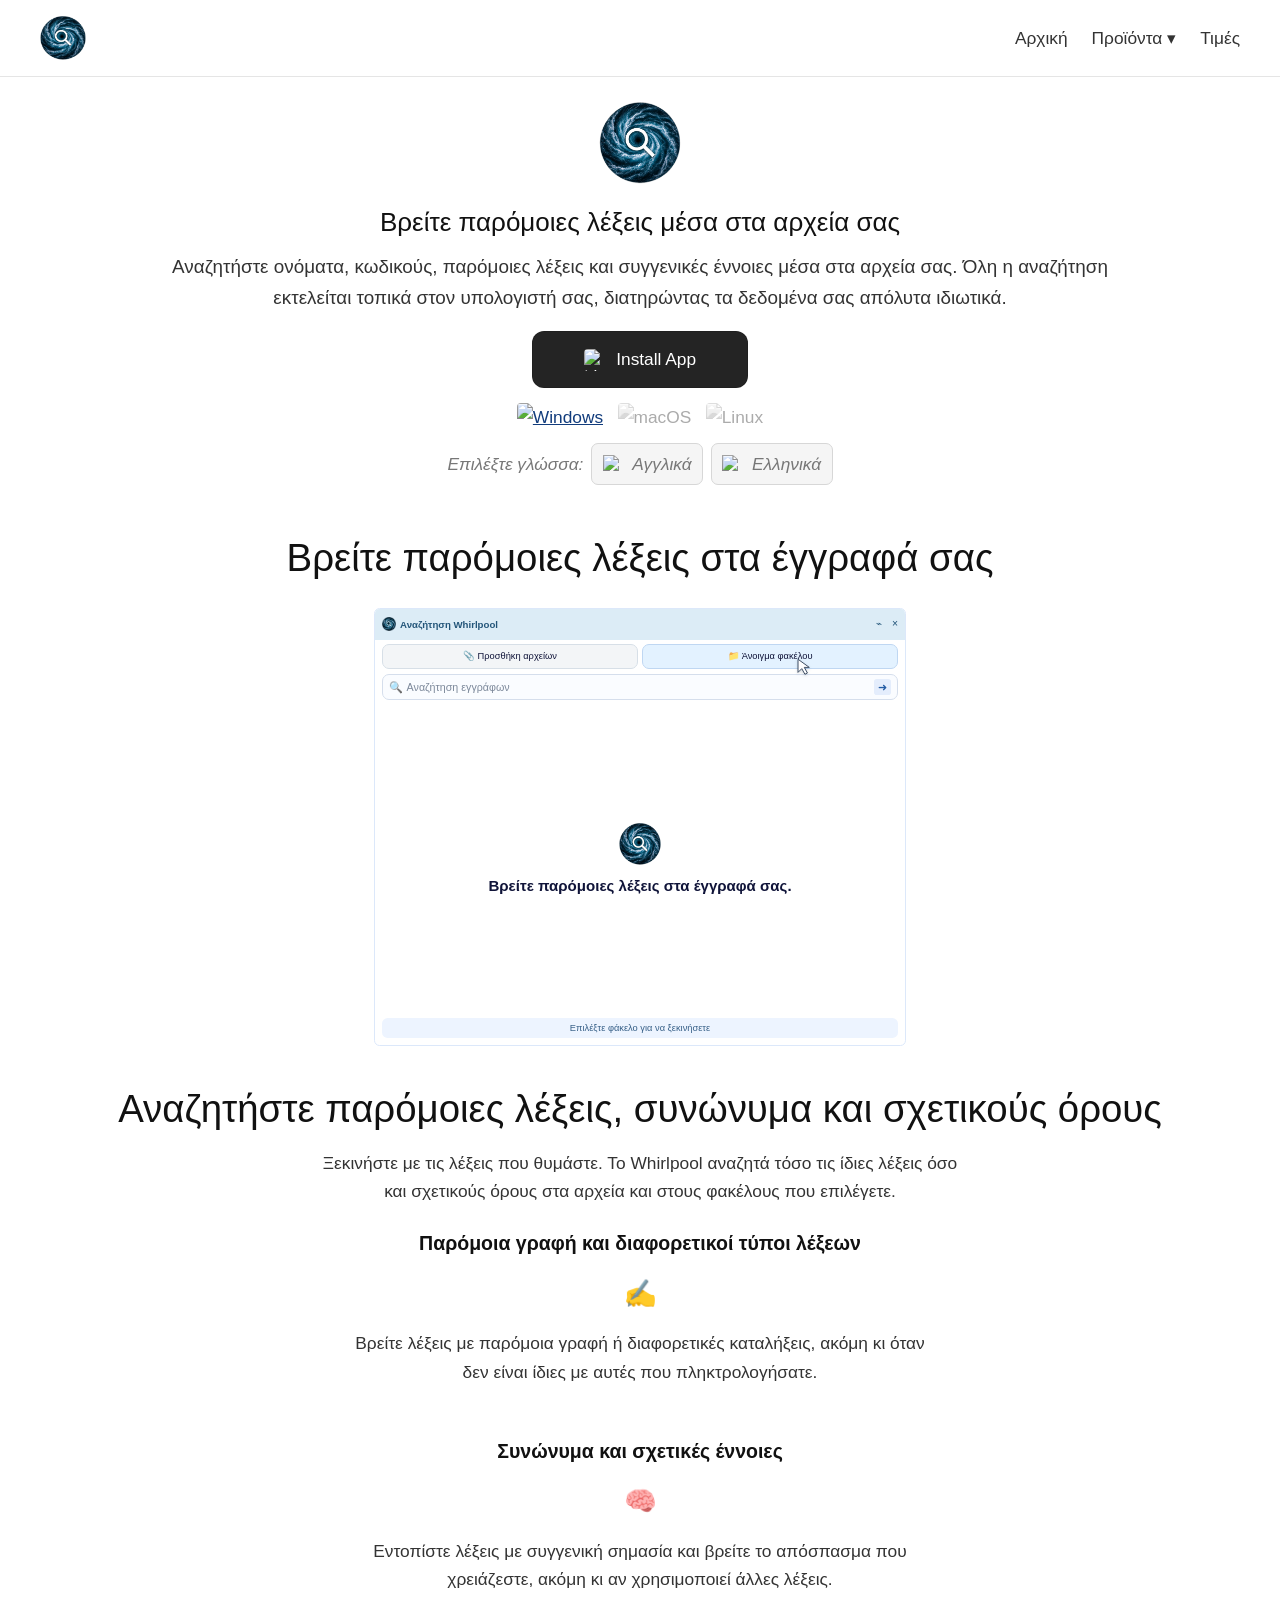
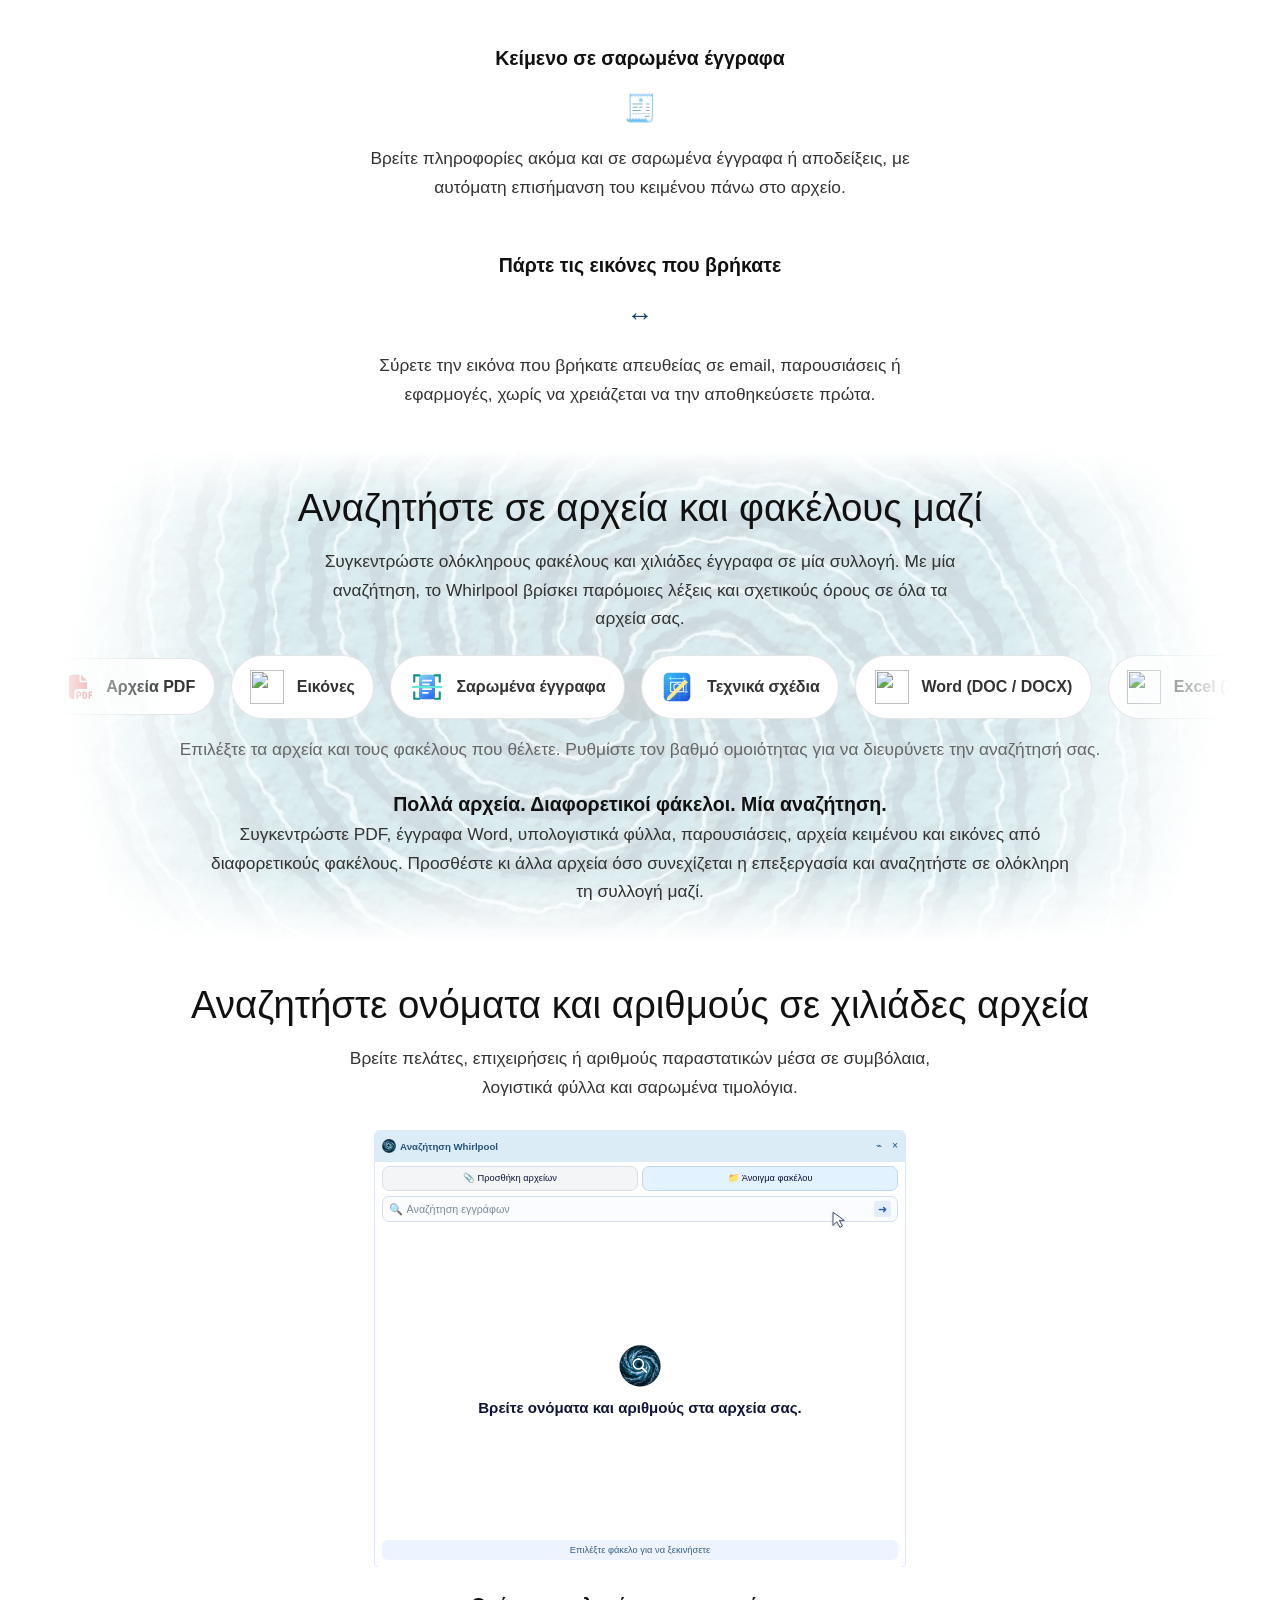
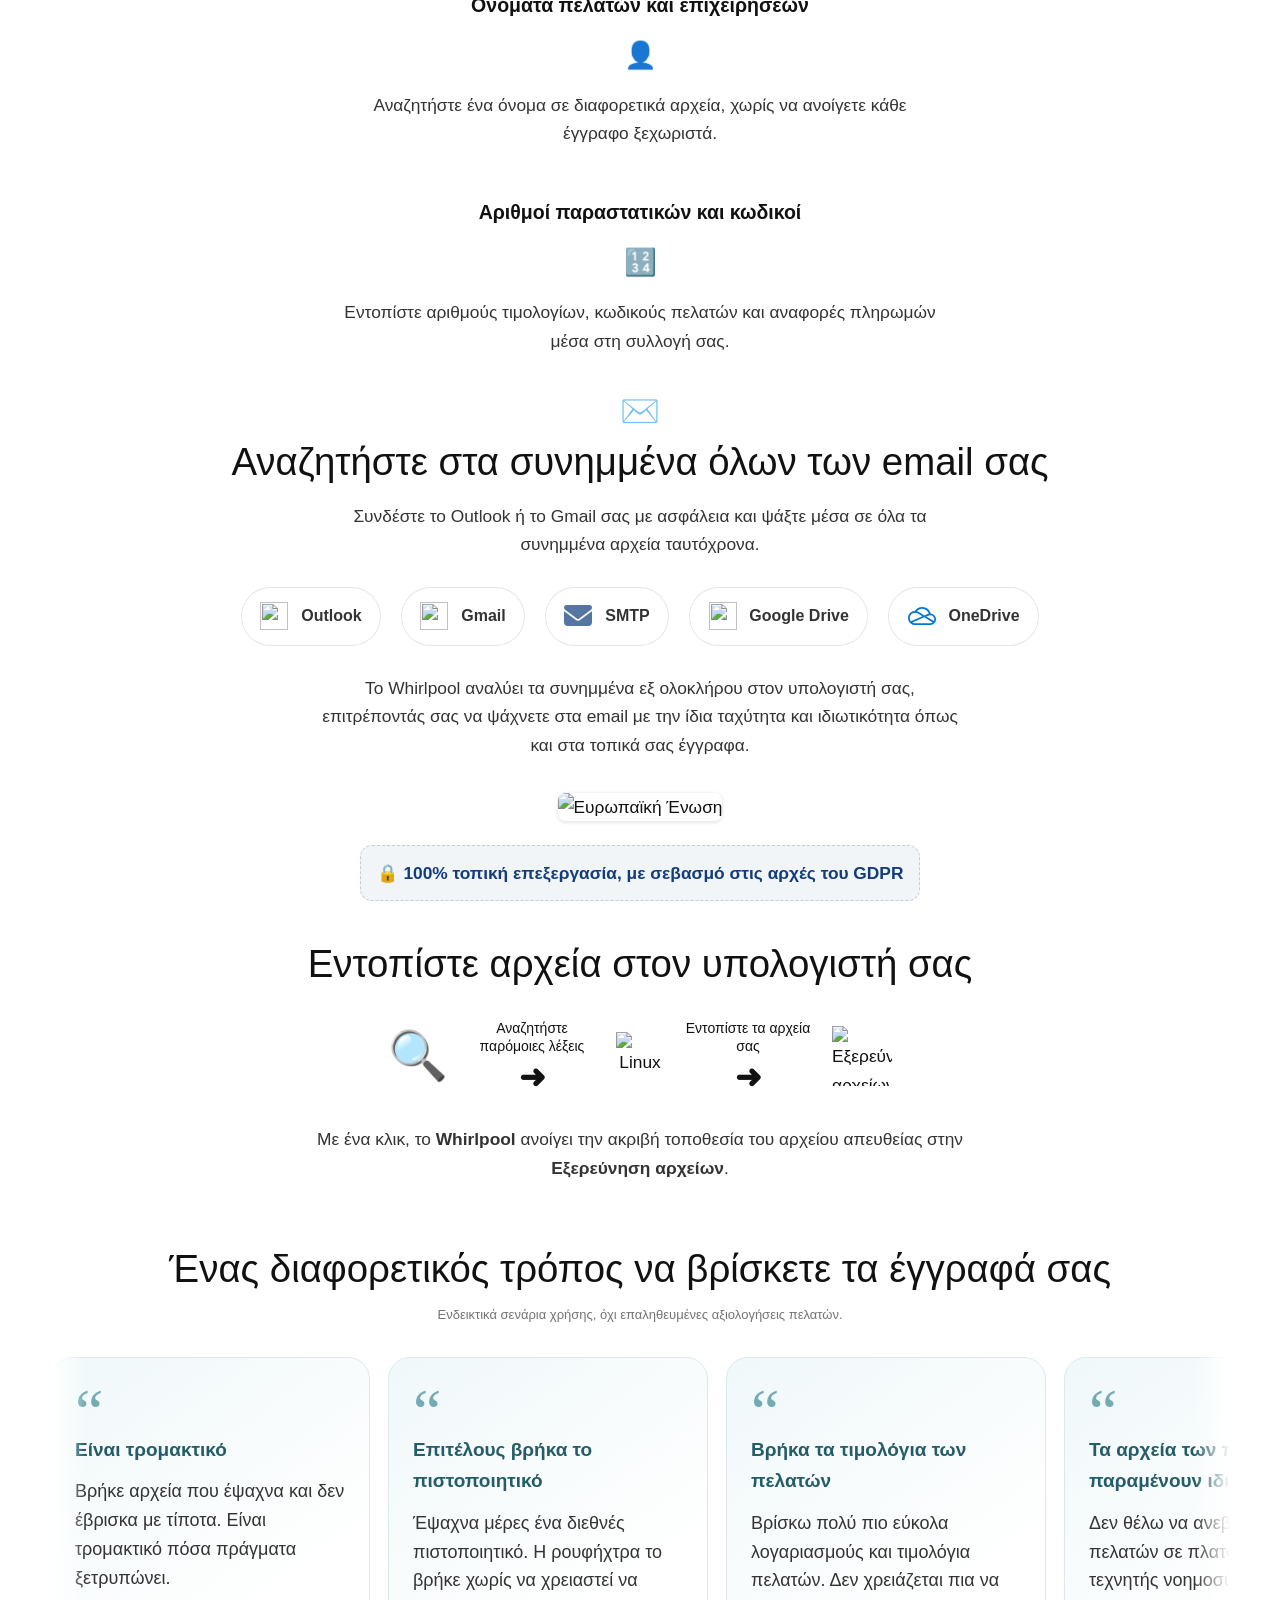
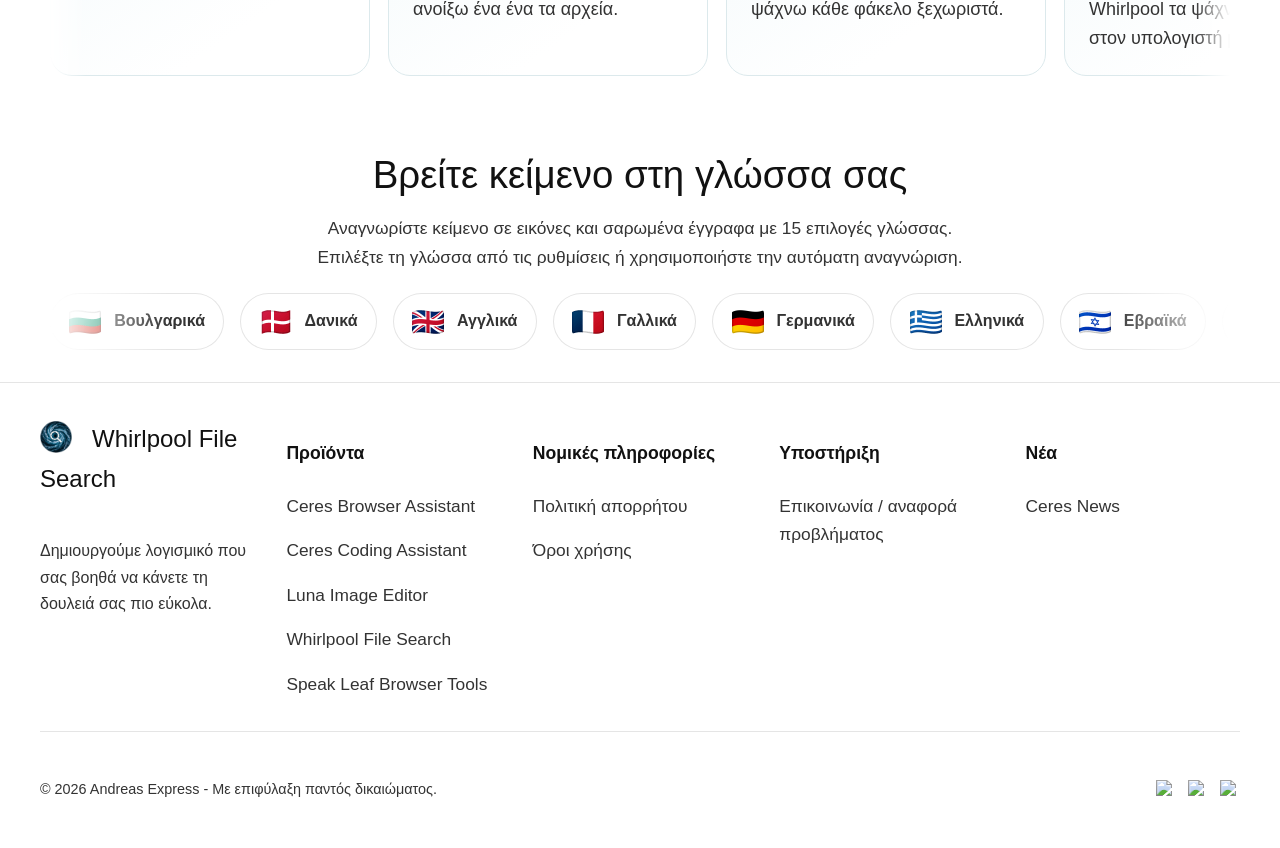
==== commit 58031576: "Update product names and links in HTML files for consistency" ====
--- a/index-el.html
+++ b/index-el.html
@@ -38,10 +38,10 @@
 			<a href="#products" class="nav-link dropdown-trigger" aria-haspopup="true" aria-expanded="false">Προϊόντα &#9662;</a>
 			<div class="dropdown-menu">
 <a href="https://ceres-assistant.com/ceres-browser/"><strong>Ceres Browser Assistant</strong></a>
-<a href="https://ceres-assistant.com/ceres-ide/"><strong>Ceres AI Coding Assistant</strong></a>
+<a href="https://ceres-assistant.com/ceres-ide/"><strong>Ceres Coding Assistant</strong></a>
 <a href="https://libandreas.github.io/luna-crop/index-el.html"><strong>Luna Image Editor</strong></a>
 <a href="https://libandreas.github.io/whirlpool/index-el.html"><strong>Whirlpool File Search</strong></a>
-<a href="https://libandreas.github.io/speak-leaf/index-el.html"><strong>Speak Leaf Grammar Checker</strong></a>
+<a href="https://libandreas.github.io/speak-leaf/index-el.html"><strong>Speak Leaf Browser Tools</strong></a>
 </div>
 			<a target="_blank" rel="noopener noreferrer" href="https://andreaspa.gumroad.com/l/whirlpool" class="nav-link">Τιμές</a>
 
@@ -342,10 +342,10 @@
         <div class="footer-section">
             <h4>Προϊόντα</h4>
 <a href="https://ceres-assistant.com/ceres-browser/">Ceres Browser Assistant</a>
-<a href="https://ceres-assistant.com/ceres-ide/">Ceres AI Coding Assistant</a>
+<a href="https://ceres-assistant.com/ceres-ide/">Ceres Coding Assistant</a>
 <a href="https://libandreas.github.io/luna-crop/index-el.html">Luna Image Editor</a>
 <a href="https://libandreas.github.io/whirlpool/index-el.html">Whirlpool File Search</a>
-<a href="https://libandreas.github.io/speak-leaf/index-el.html">Speak Leaf Grammar Checker</a>
+<a href="https://libandreas.github.io/speak-leaf/index-el.html">Speak Leaf Browser Tools</a>
 </div>
 
         <div class="footer-section">
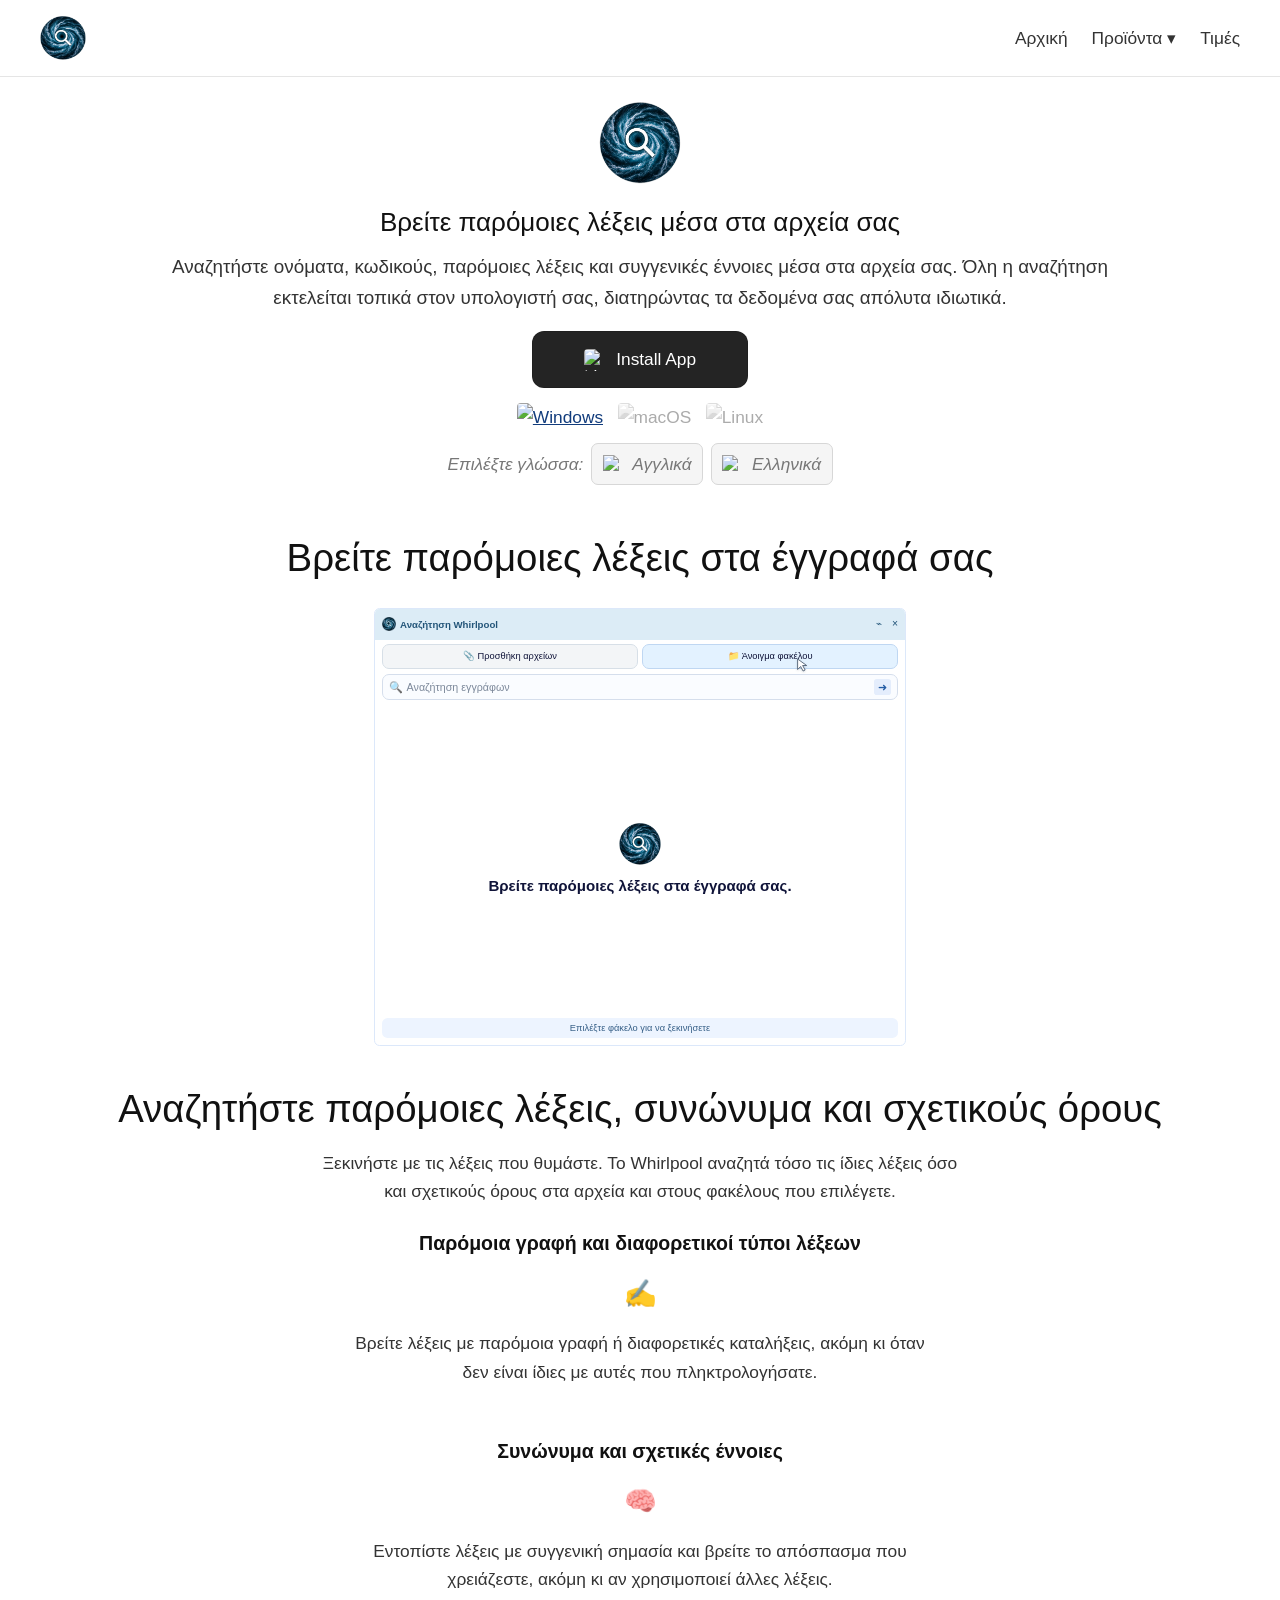
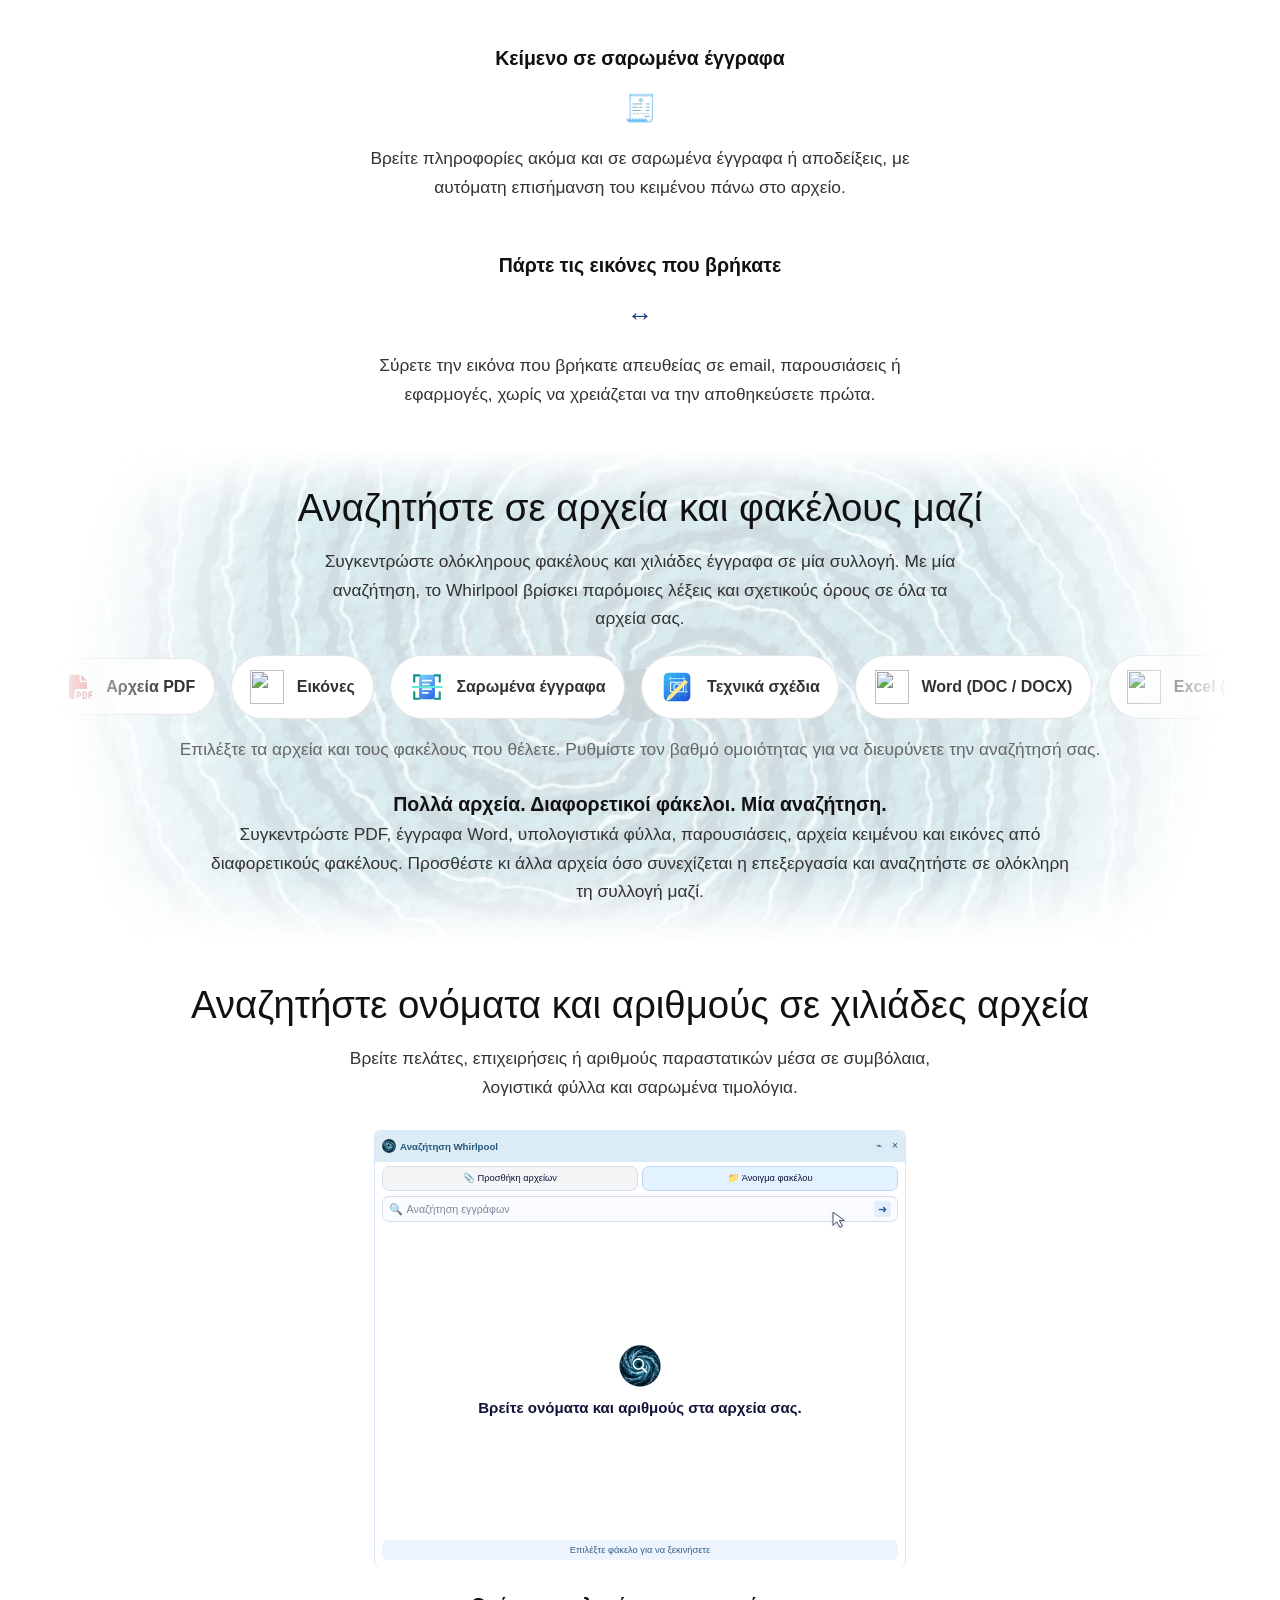
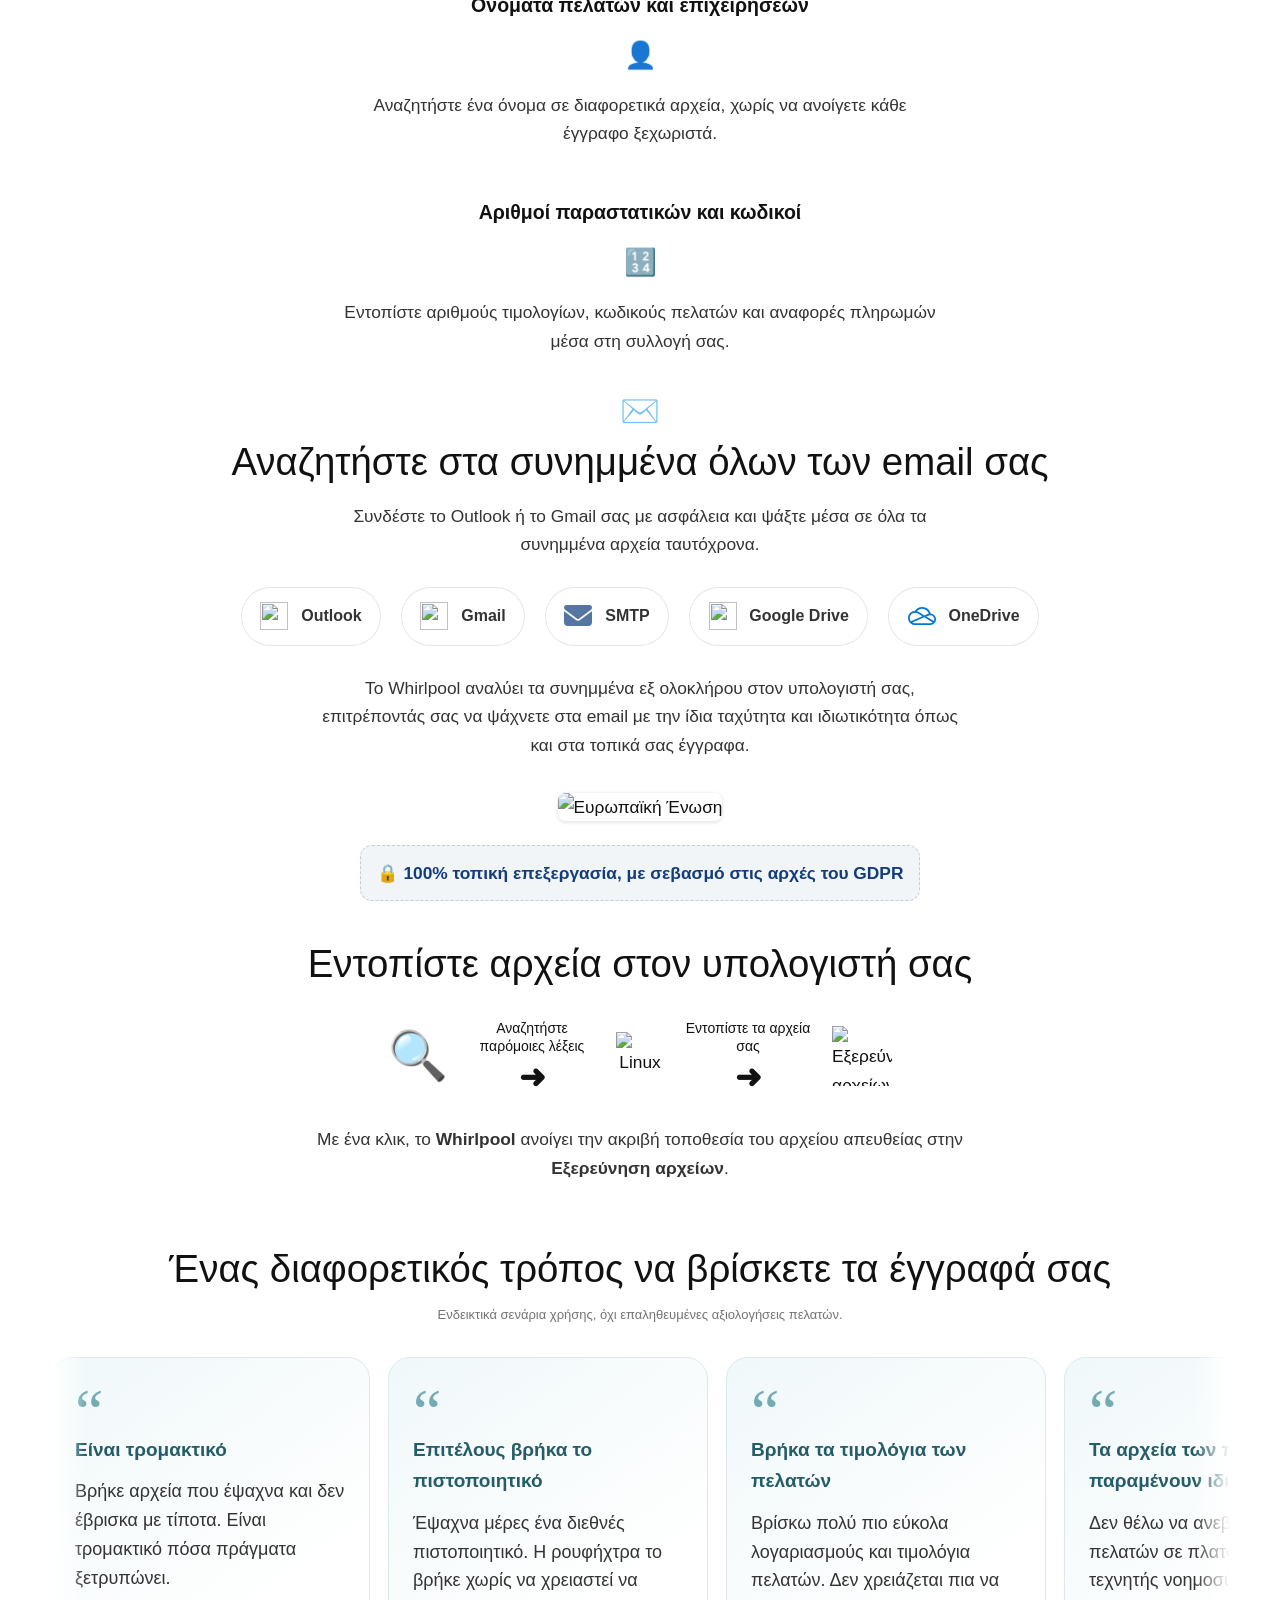
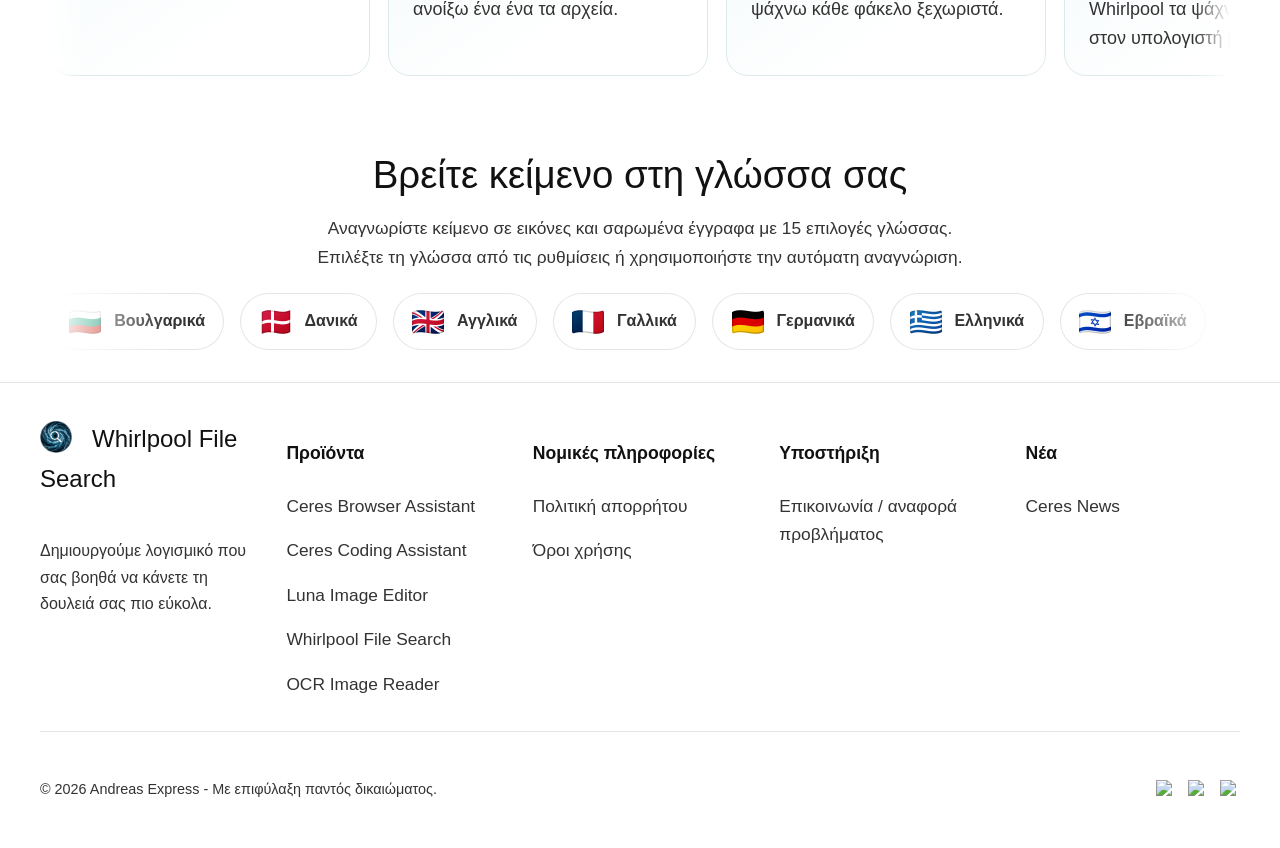
==== commit d0750af3: "Update product links and remove obsolete Greek product URLs" ====
--- a/index-el.html
+++ b/index-el.html
@@ -39,9 +39,9 @@
 			<div class="dropdown-menu">
 <a href="https://ceres-assistant.com/ceres-browser/"><strong>Ceres Browser Assistant</strong></a>
 <a href="https://ceres-assistant.com/ceres-ide/"><strong>Ceres Coding Assistant</strong></a>
-<a href="https://libandreas.github.io/luna-crop/index-el.html"><strong>Luna Image Editor</strong></a>
+<a href="https://libandreas.github.io/luna-crop/"><strong>Luna Image Editor</strong></a>
 <a href="https://libandreas.github.io/whirlpool/index-el.html"><strong>Whirlpool File Search</strong></a>
-<a href="https://libandreas.github.io/speak-leaf/index-el.html"><strong>Speak Leaf Browser Tools</strong></a>
+<a href="https://libandreas.github.io/image-reader-ocr/"><strong>OCR Image Reader</strong></a>
 </div>
 			<a target="_blank" rel="noopener noreferrer" href="https://andreaspa.gumroad.com/l/whirlpool" class="nav-link">Τιμές</a>
 
@@ -343,9 +343,9 @@
             <h4>Προϊόντα</h4>
 <a href="https://ceres-assistant.com/ceres-browser/">Ceres Browser Assistant</a>
 <a href="https://ceres-assistant.com/ceres-ide/">Ceres Coding Assistant</a>
-<a href="https://libandreas.github.io/luna-crop/index-el.html">Luna Image Editor</a>
+<a href="https://libandreas.github.io/luna-crop/">Luna Image Editor</a>
 <a href="https://libandreas.github.io/whirlpool/index-el.html">Whirlpool File Search</a>
-<a href="https://libandreas.github.io/speak-leaf/index-el.html">Speak Leaf Browser Tools</a>
+<a href="https://libandreas.github.io/image-reader-ocr/">OCR Image Reader</a>
 </div>
 
         <div class="footer-section">
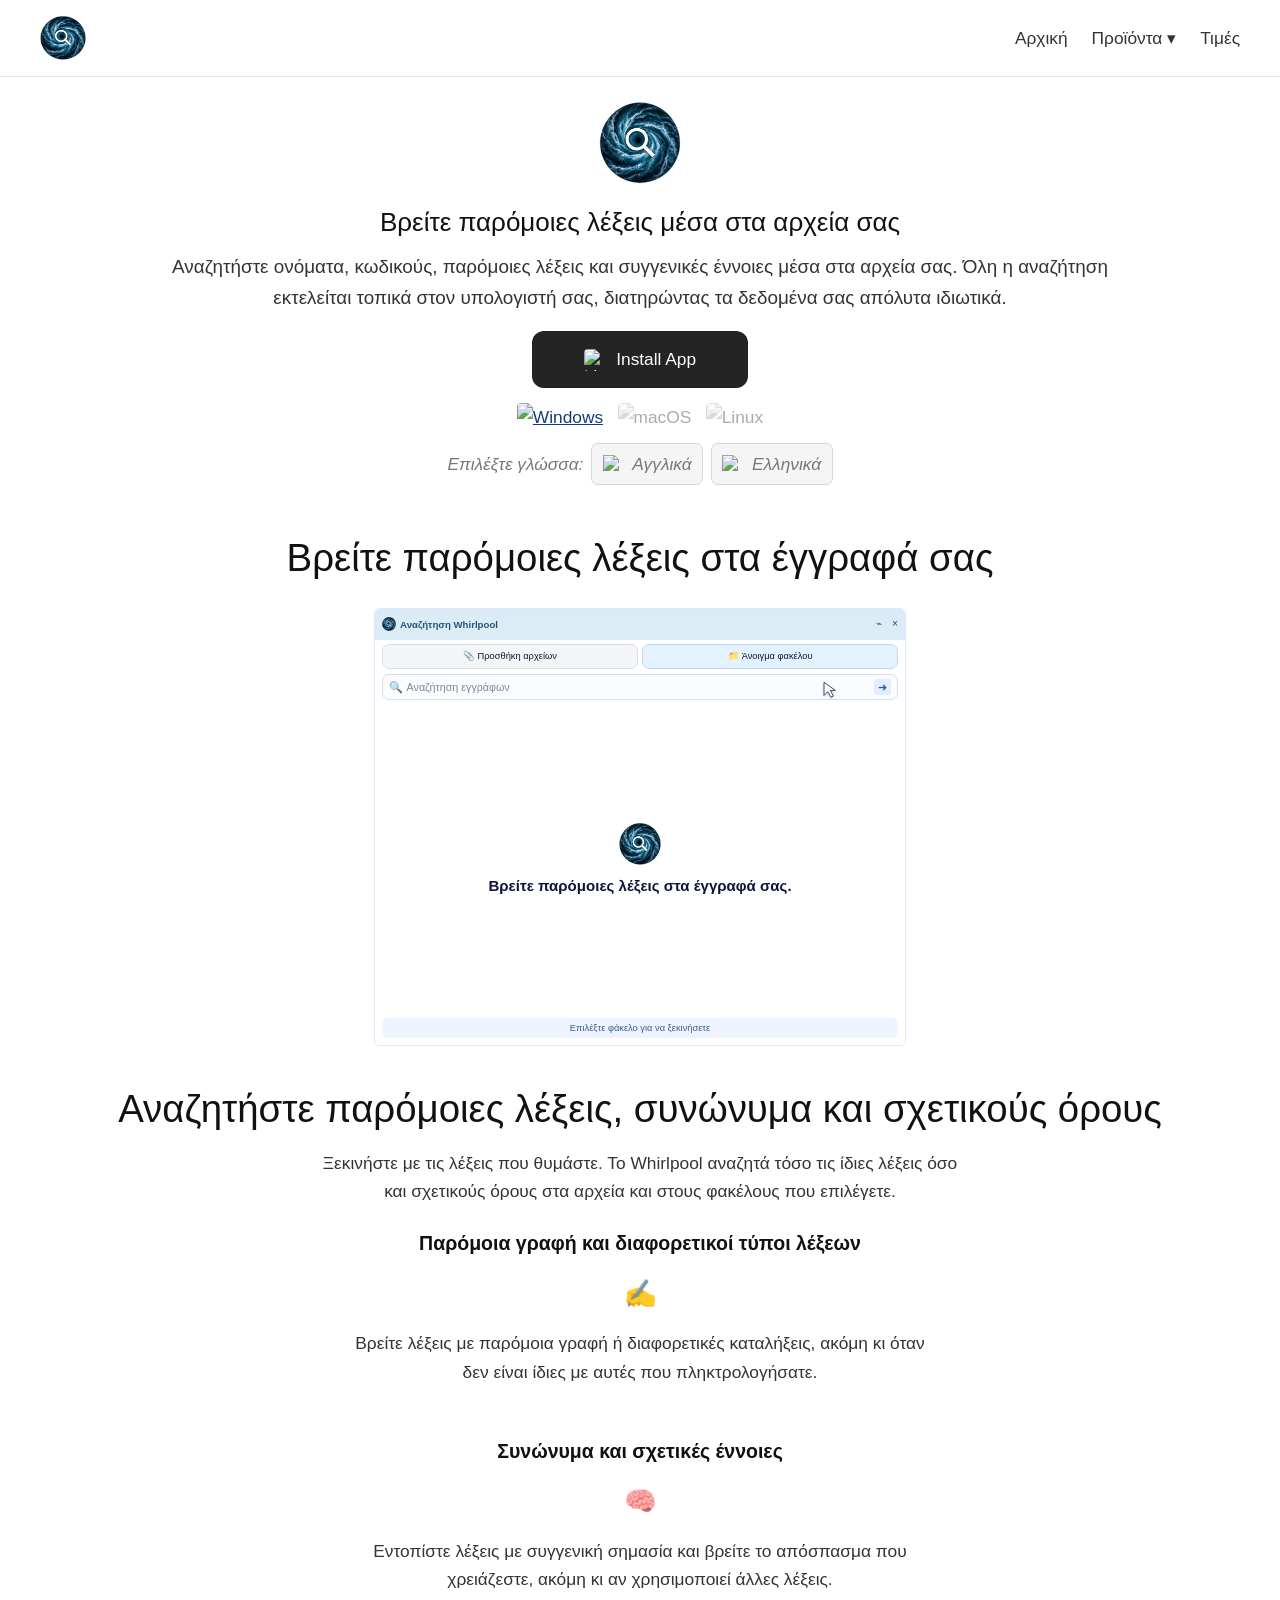
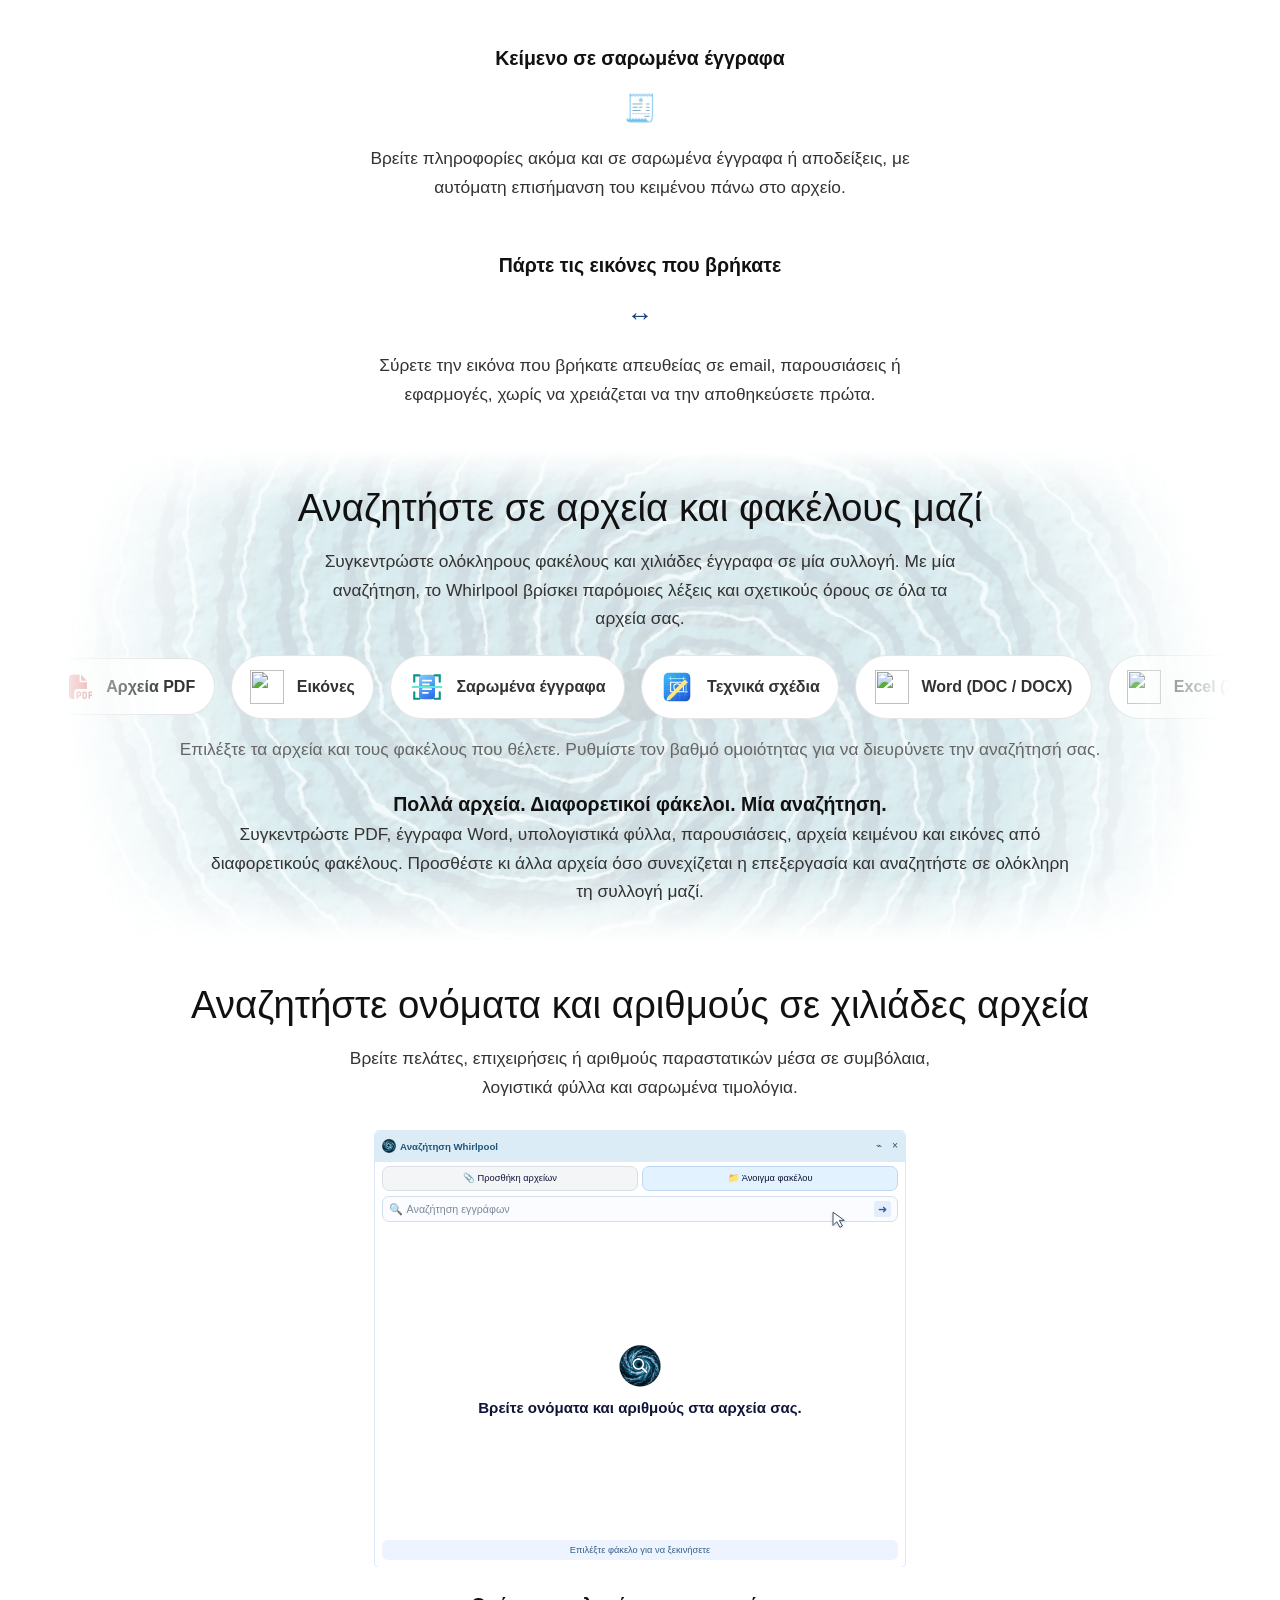
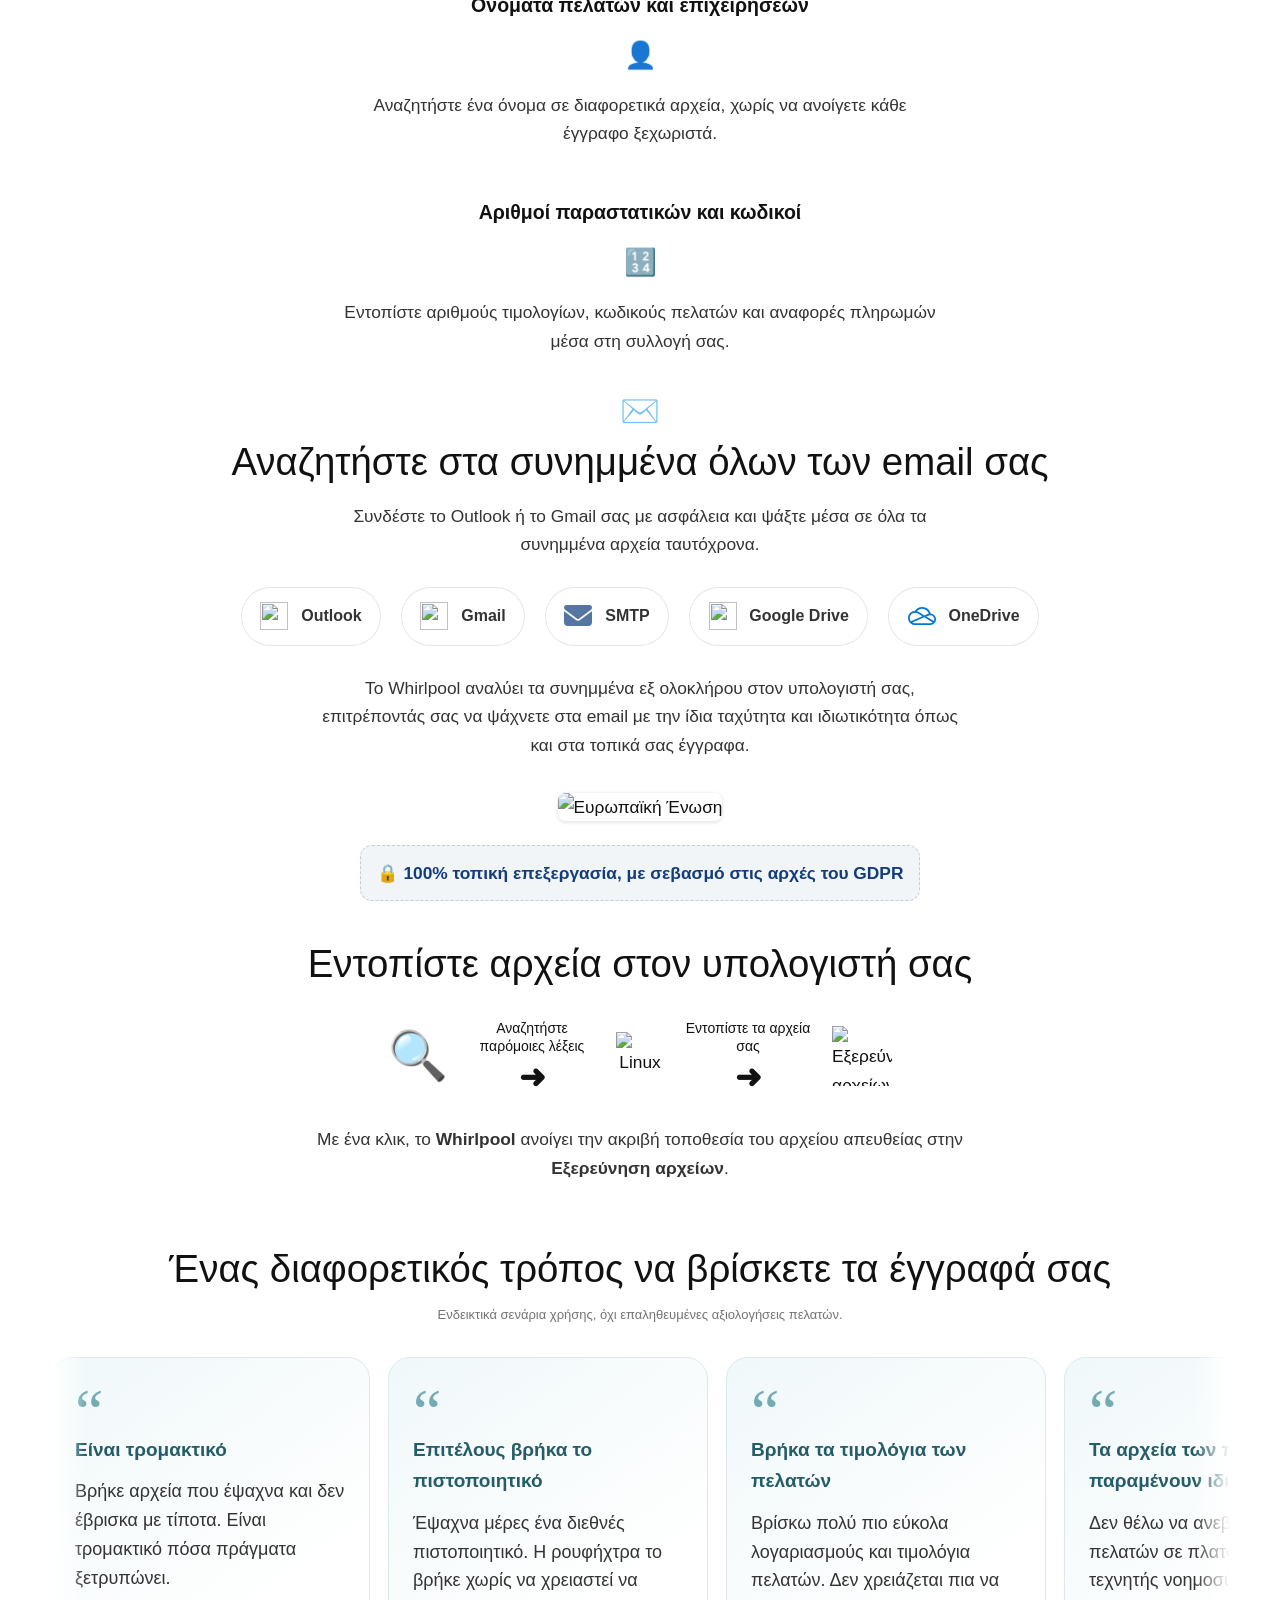
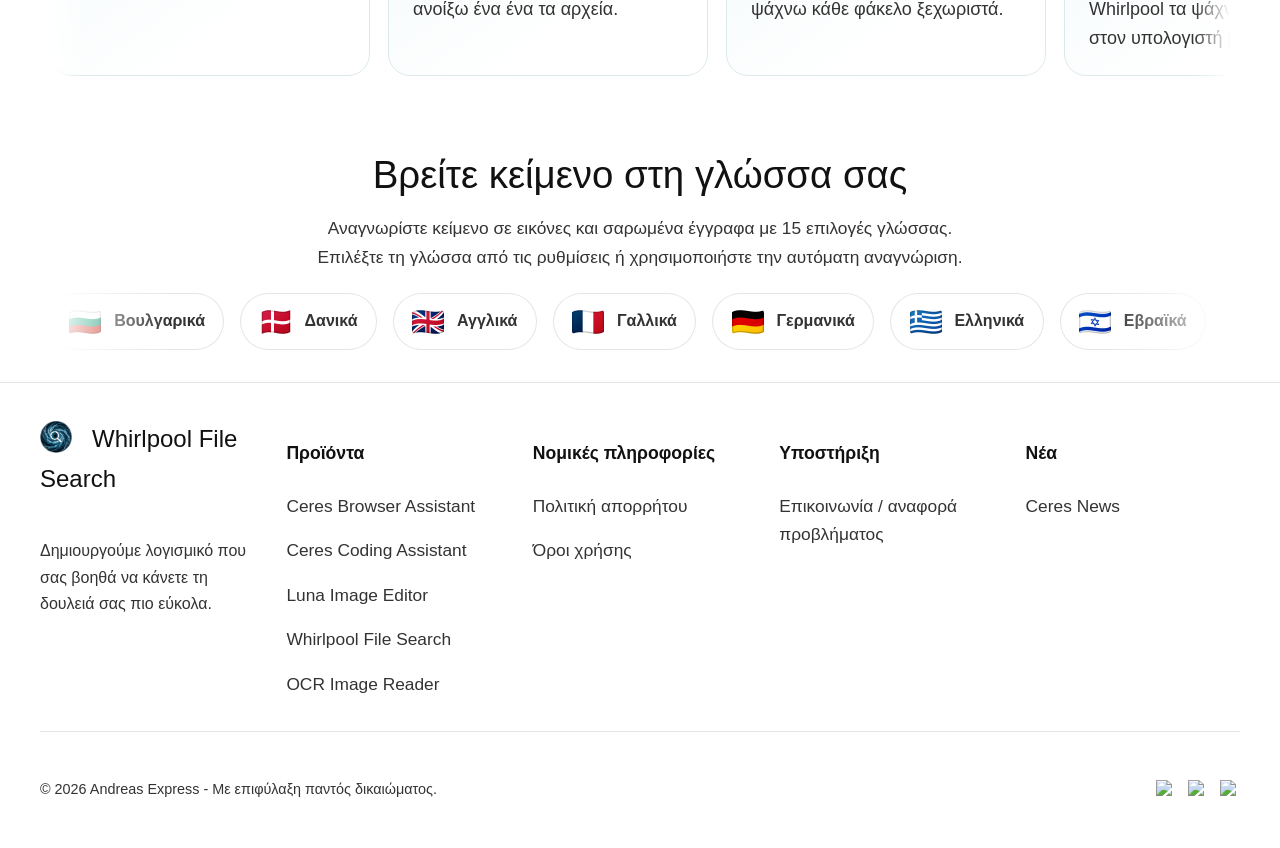
==== commit 26b43930: "Update the footer privacy policy link" ====
--- a/index-el.html
+++ b/index-el.html
@@ -350,7 +350,7 @@
 
         <div class="footer-section">
             <h4>Νομικές πληροφορίες</h4>
-            <a href="web/privacy-policy.html">Πολιτική απορρήτου</a>
+            <a href="https://ceres-assistant.com/web/privacy-policy-whirlpool.php">Πολιτική απορρήτου</a>
             <a target="_blank" href="LICENSE.html">Όροι χρήσης</a>
         </div>
 
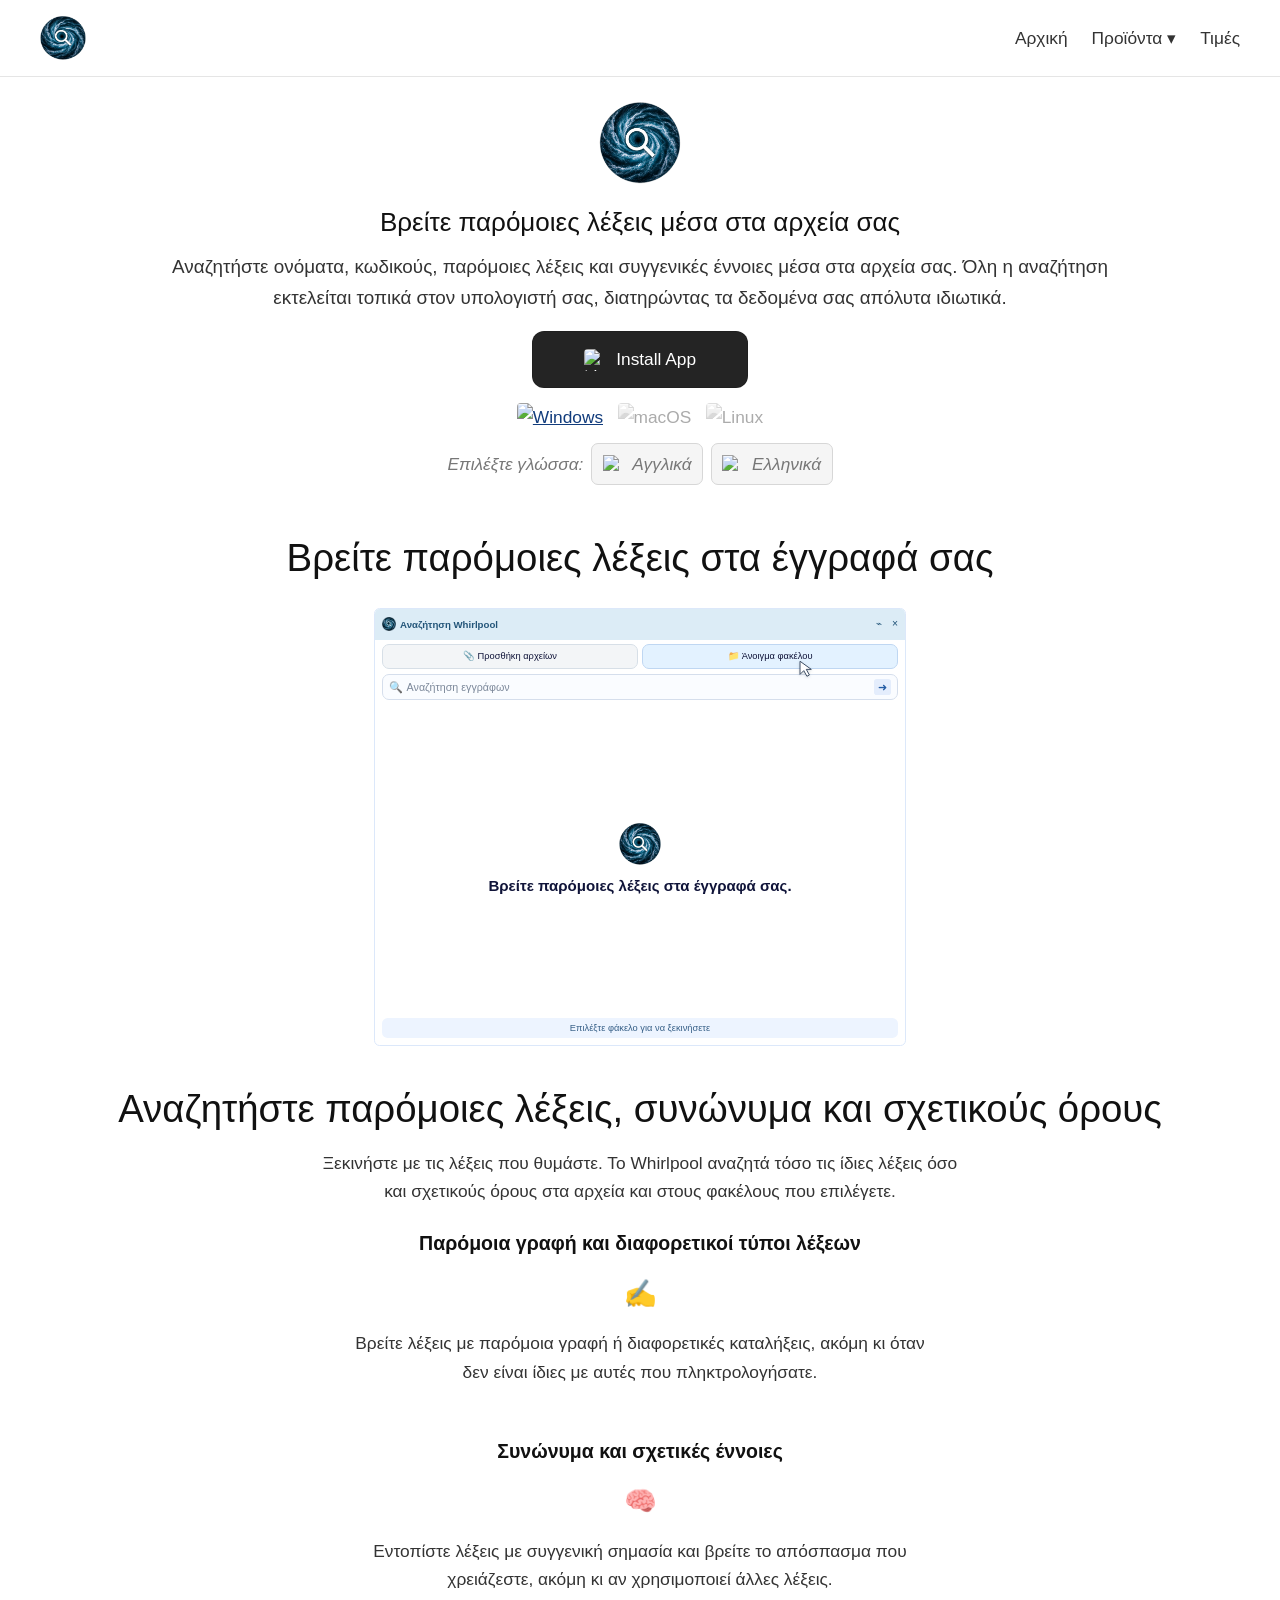
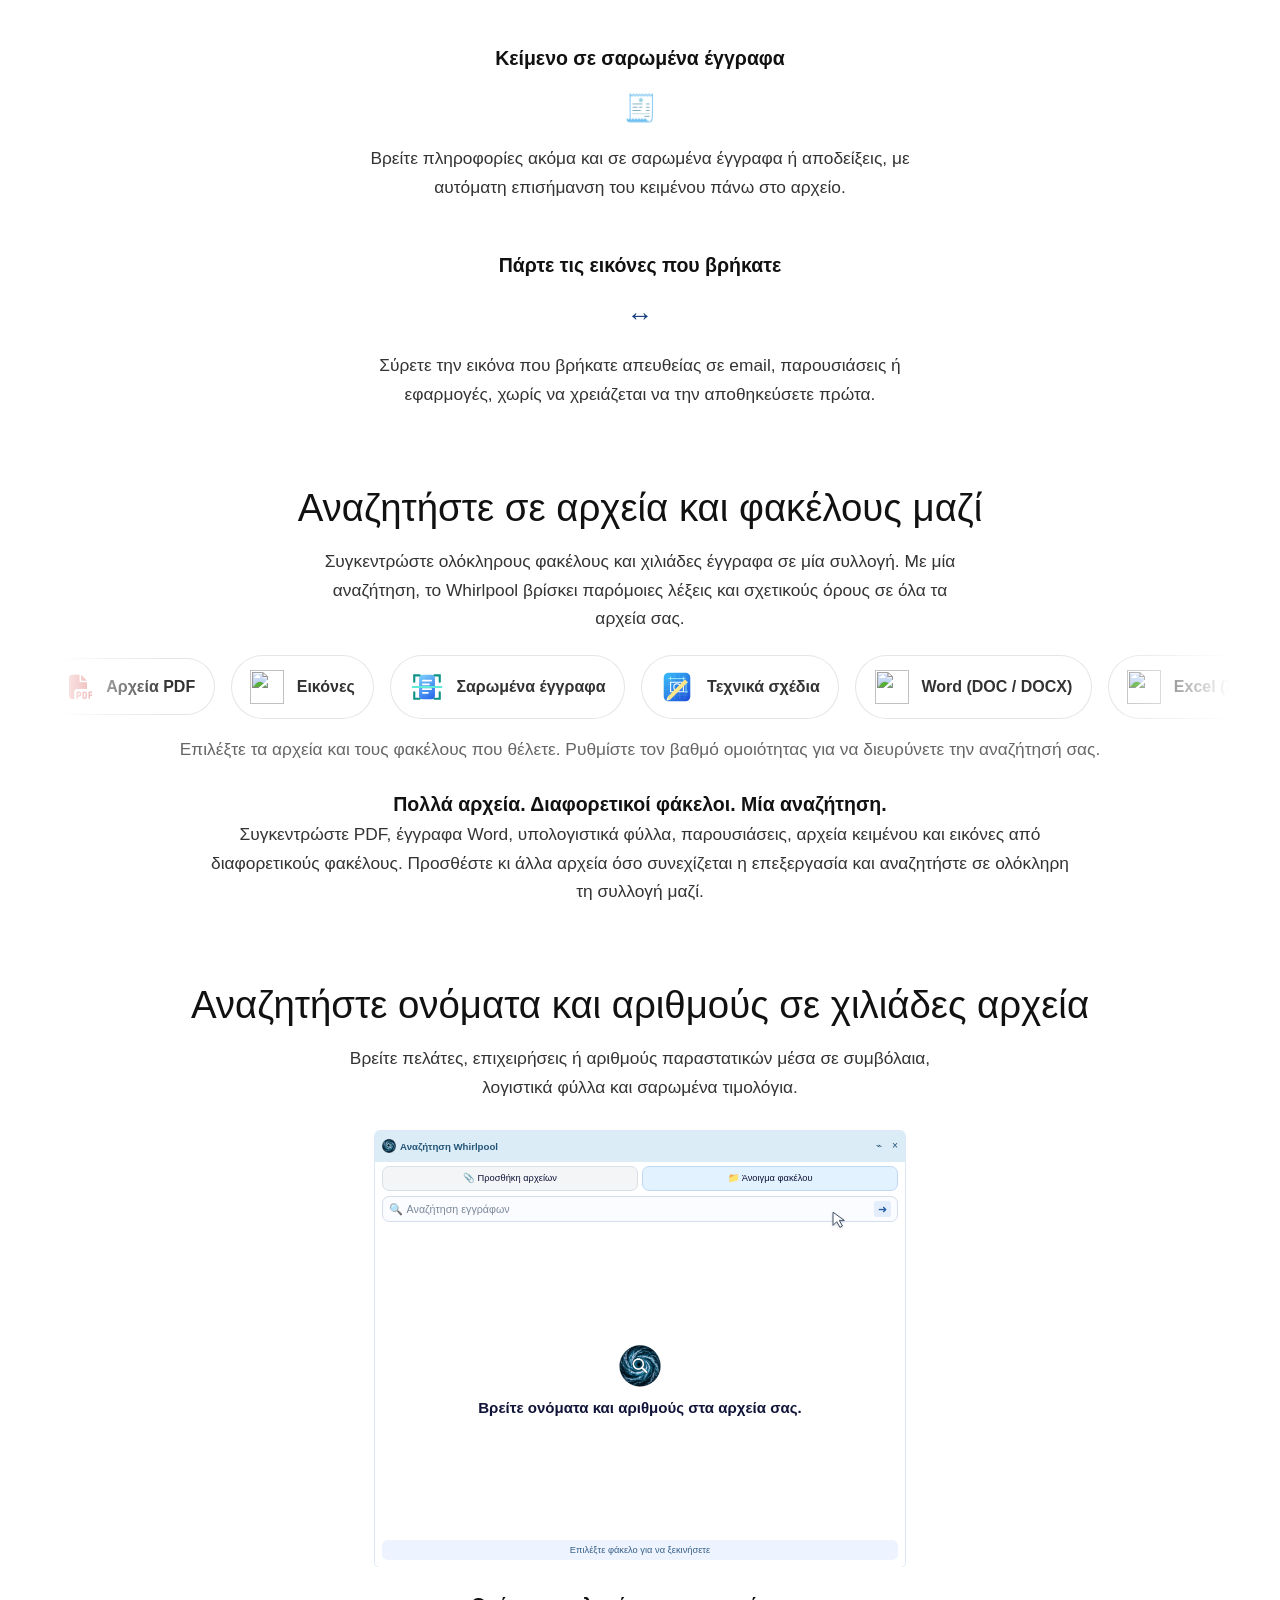
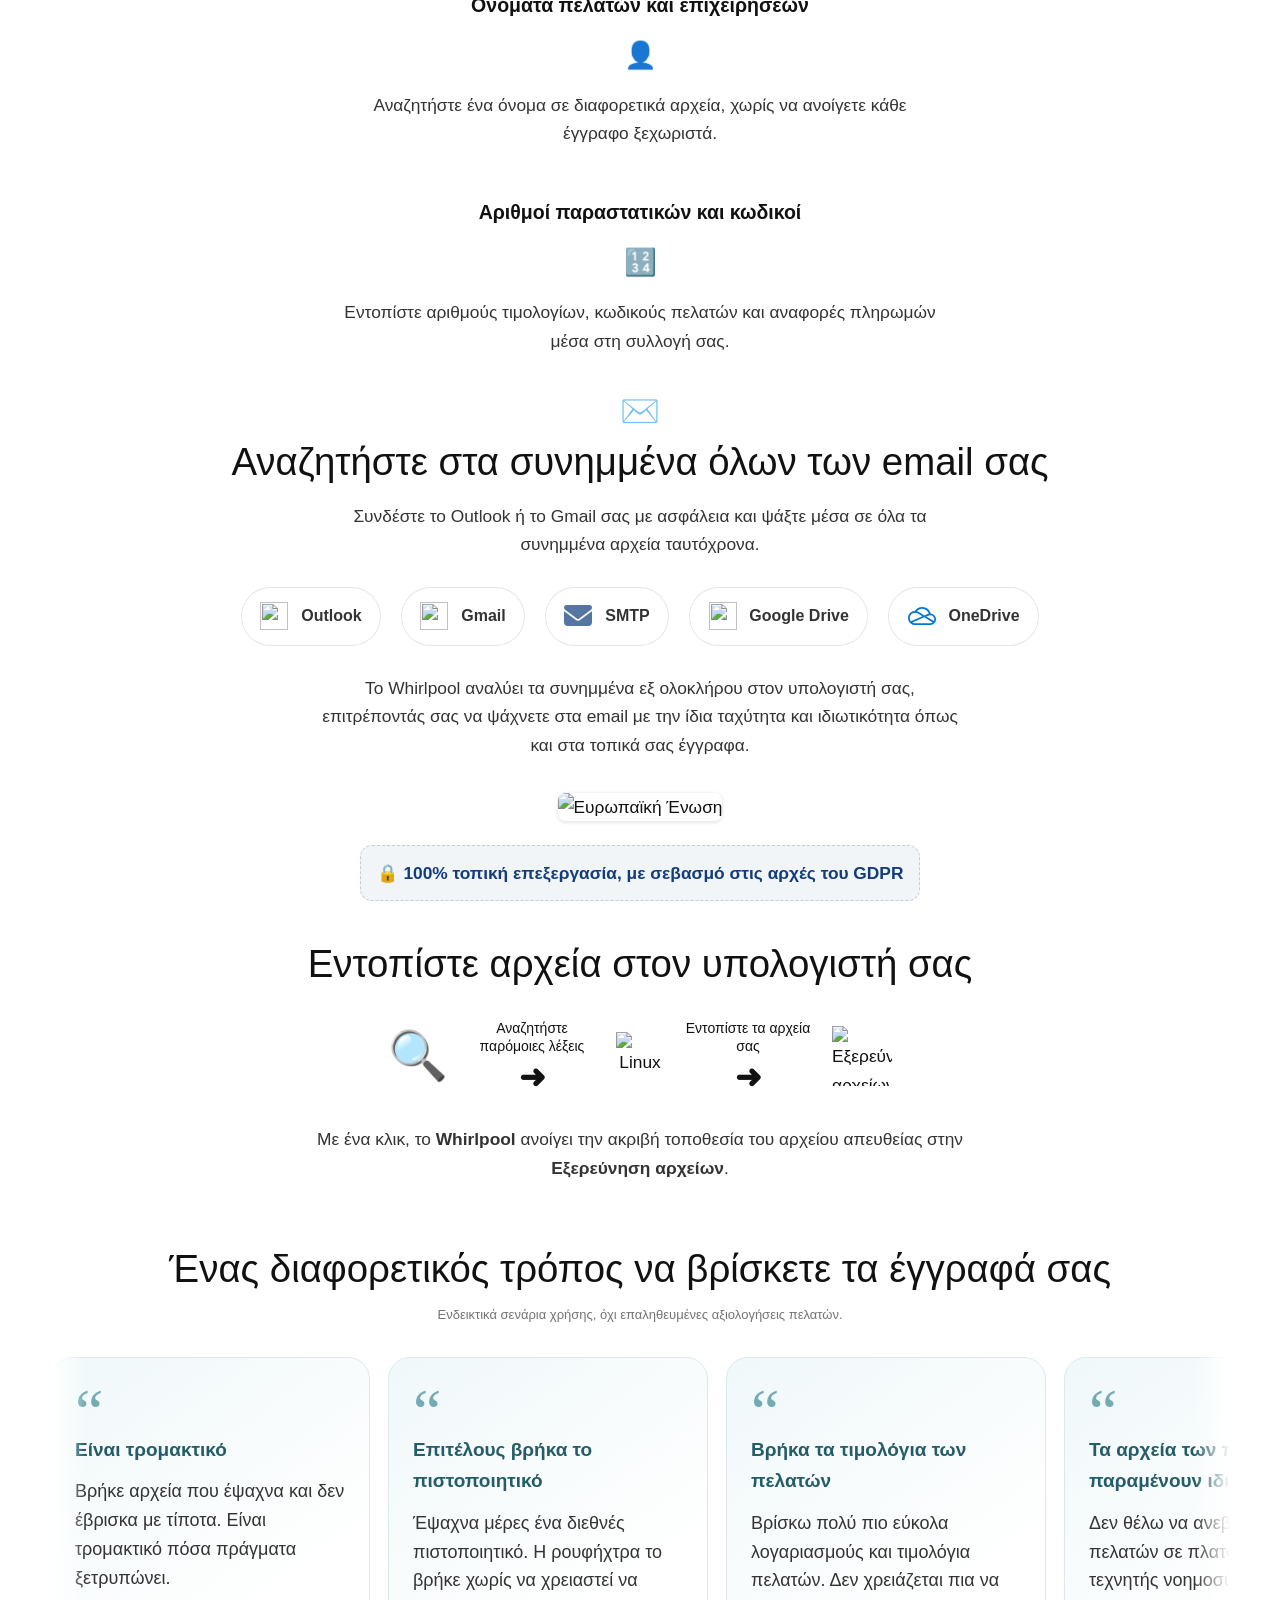
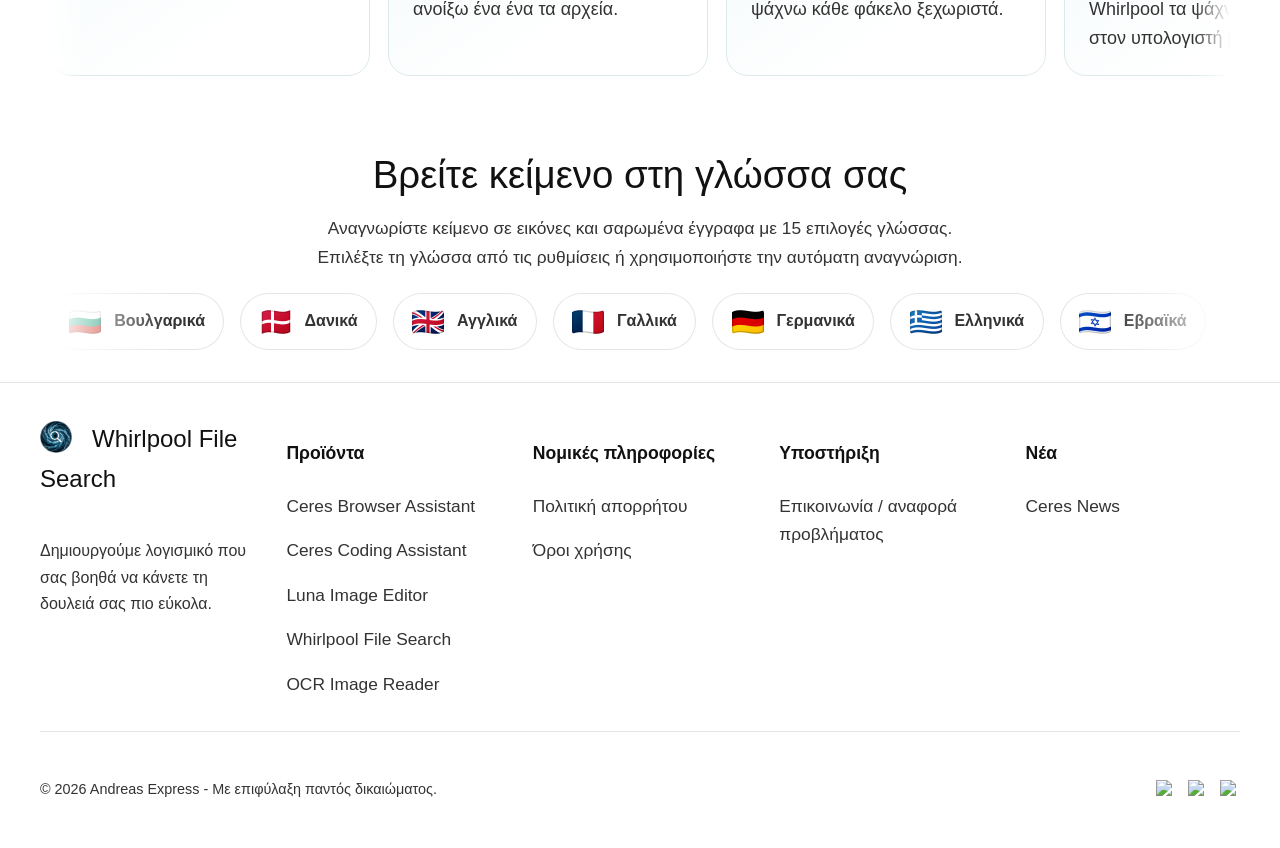
==== commit 570865e3: "Use the project's own privacy policy in the footer" ====
--- a/index-el.html
+++ b/index-el.html
@@ -350,7 +350,7 @@
 
         <div class="footer-section">
             <h4>Νομικές πληροφορίες</h4>
-            <a href="https://ceres-assistant.com/web/privacy-policy-whirlpool.php">Πολιτική απορρήτου</a>
+            <a href="web/privacy-policy.html">Πολιτική απορρήτου</a>
             <a target="_blank" href="LICENSE.html">Όροι χρήσης</a>
         </div>
 
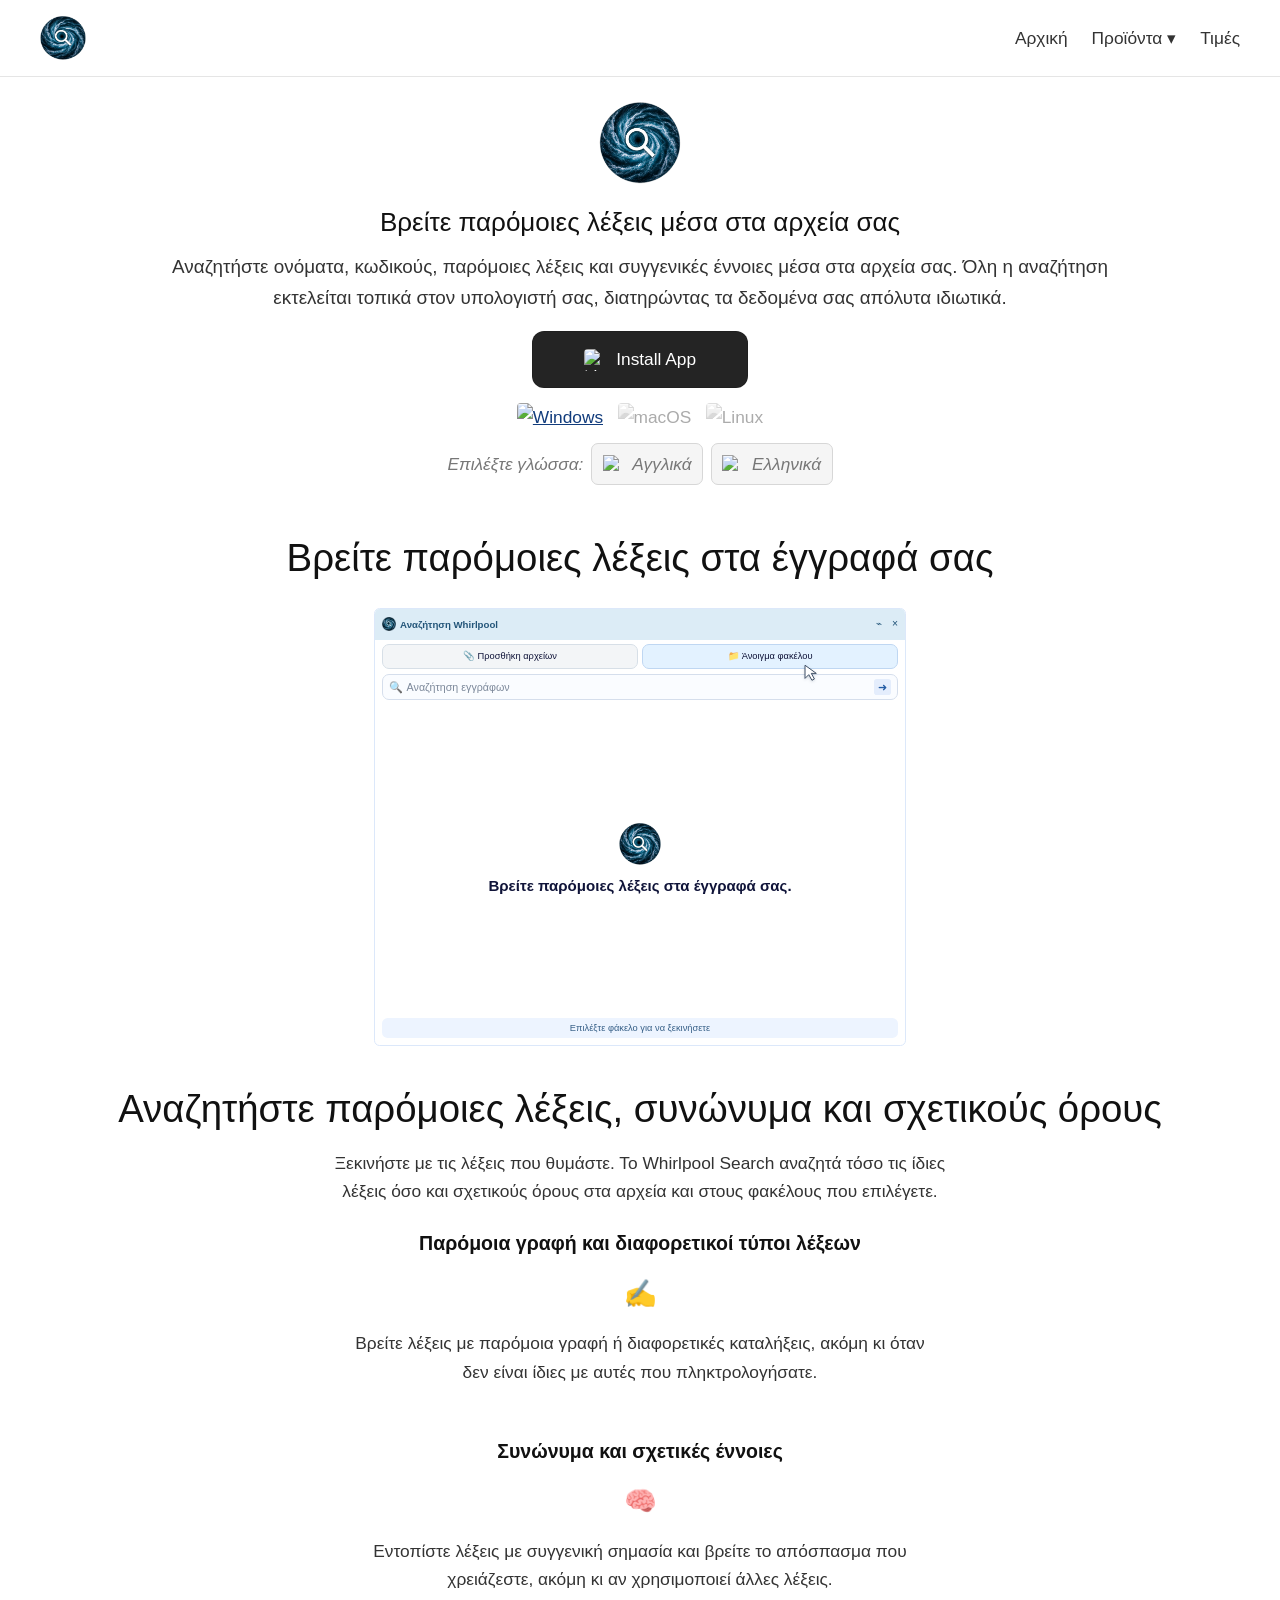
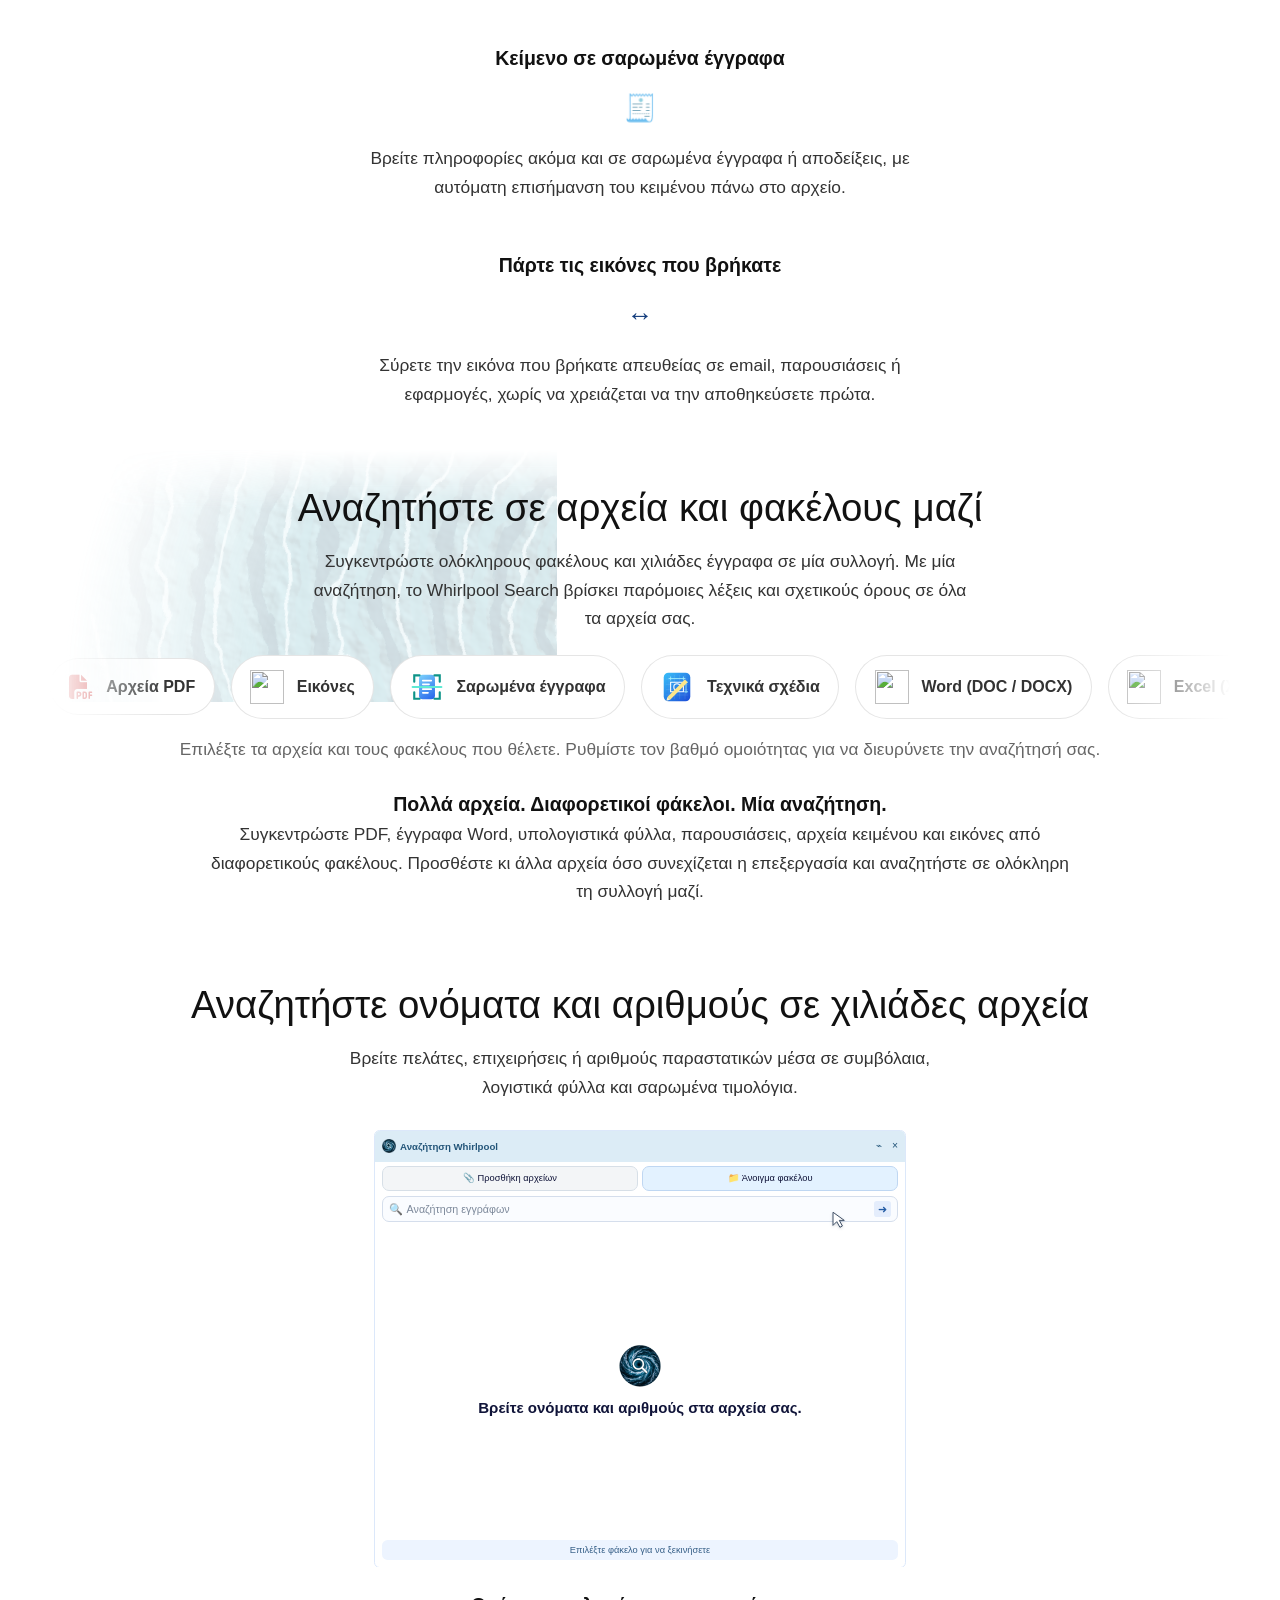
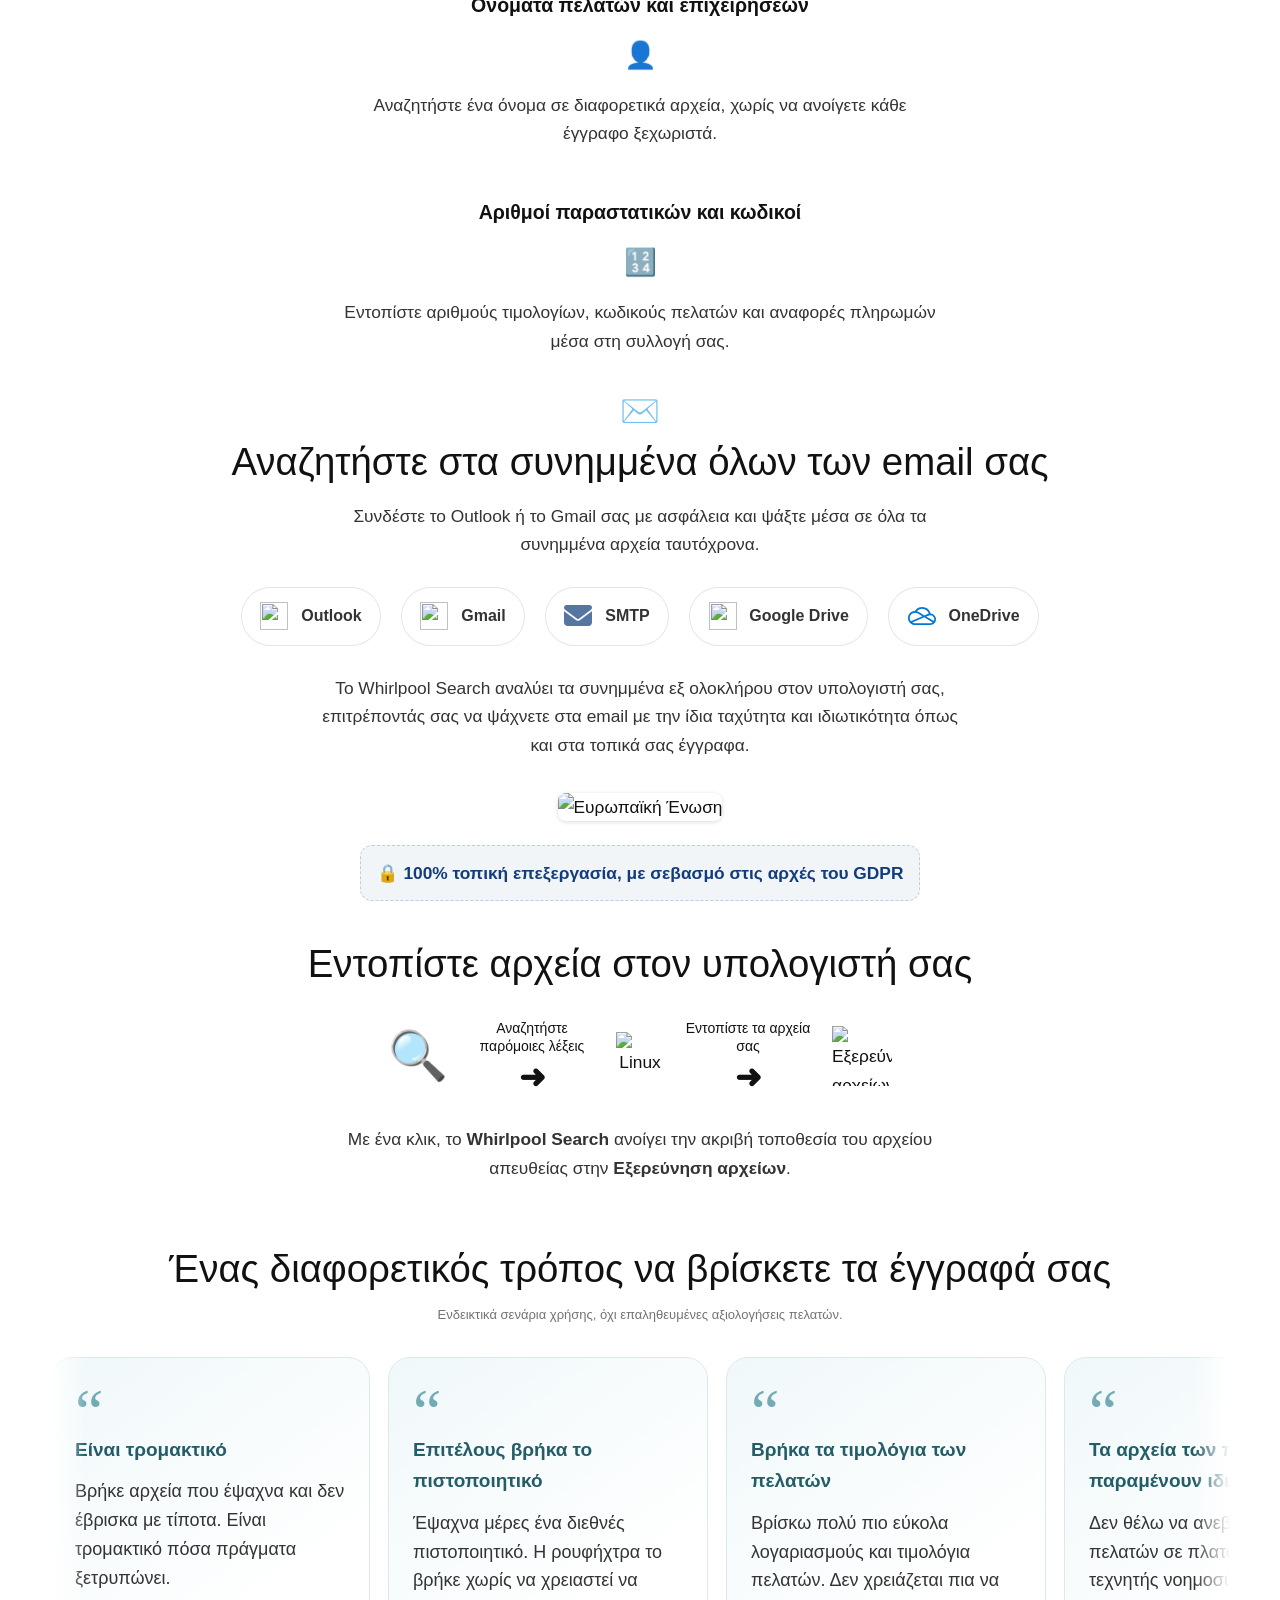
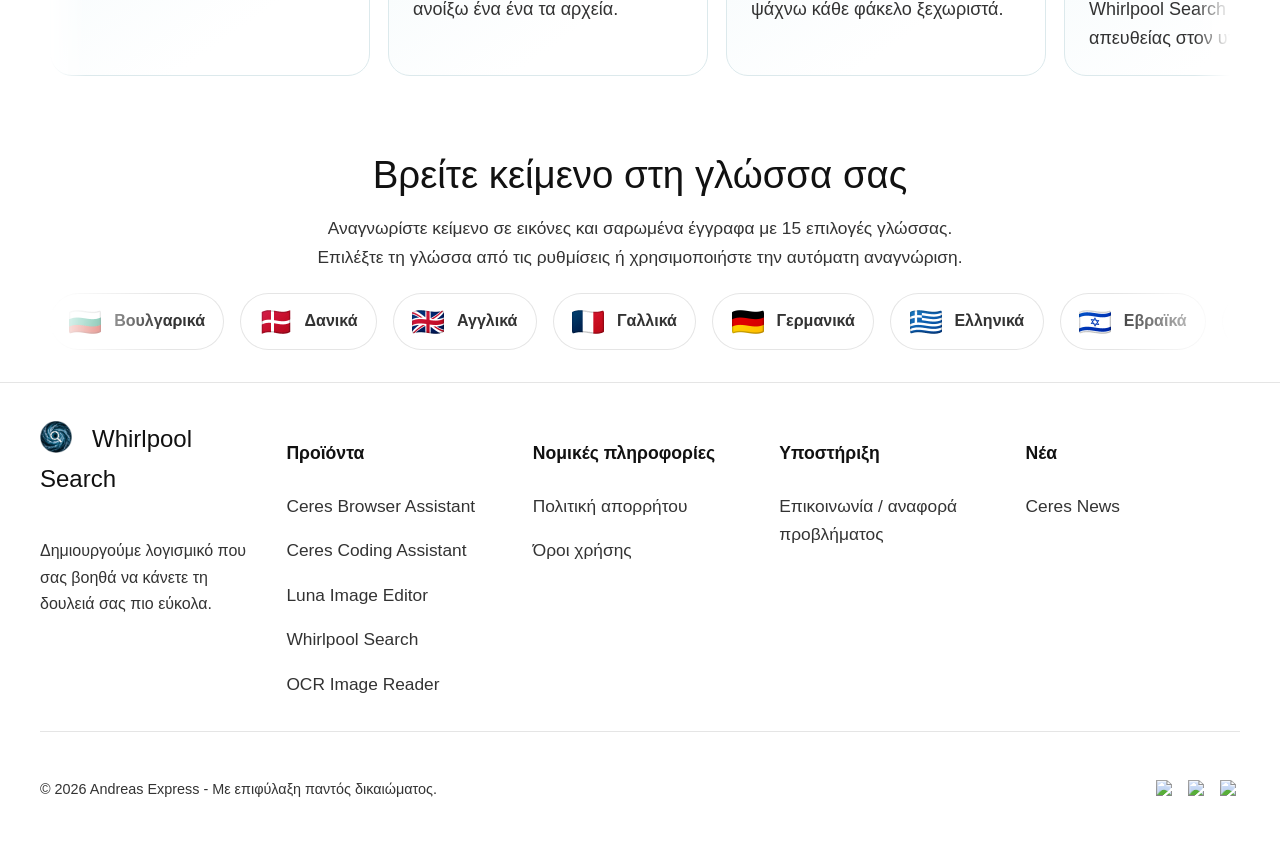
==== commit ec29e2f7: "Rename product to Whirlpool Search" ====
--- a/index-el.html
+++ b/index-el.html
@@ -4,7 +4,7 @@
 <head>
 	<meta charset="UTF-8">
 	<meta name="viewport" content="width=device-width, initial-scale=1.0">
-	<title>Βρείτε παρόμοιες λέξεις στα αρχεία σας / Whirlpool File Search</title>
+	<title>Βρείτε παρόμοιες λέξεις στα αρχεία σας / Whirlpool Search</title>
 	<meta name="description" content="Αναζητήστε ονόματα, αριθμούς, παρόμοιες λέξεις και σχετικούς όρους μέσα σε αρχεία. Βρείτε κείμενο σε έγγραφα και σαρωμένες εικόνες, τοπικά στον υπολογιστή σας.">
 
 	<meta property="og:image" content="https://libandreas.github.io/whirlpool/social-preview.webp">
@@ -29,7 +29,7 @@
 	<div class="nav-content">
 		<div class="nav-left">
 			<a href="https://ceres-assistant.com/" class="nav-logo">
-				<img src="favicon-3.webp" alt="Whirlpool File Search" title="Whirlpool File Search" class="hero-logo-small">
+				<img src="favicon-3.webp" alt="Whirlpool Search" title="Whirlpool Search" class="hero-logo-small">
 			</a>
 		</div>
 
@@ -39,8 +39,8 @@
 			<div class="dropdown-menu">
 <a href="https://ceres-assistant.com/ceres-browser/"><strong>Ceres Browser Assistant</strong></a>
 <a href="https://ceres-assistant.com/ceres-ide/"><strong>Ceres Coding Assistant</strong></a>
-<a href="https://libandreas.github.io/luna-crop/"><strong>Luna Image Editor</strong></a>
-<a href="https://libandreas.github.io/whirlpool/index-el.html"><strong>Whirlpool File Search</strong></a>
+<a href="https://ceres-assistant.com/luna-crop/"><strong>Luna Image Editor</strong></a>
+<a href="https://libandreas.github.io/whirlpool/index-el.html"><strong>Whirlpool Search</strong></a>
 <a href="https://libandreas.github.io/image-reader-ocr/"><strong>OCR Image Reader</strong></a>
 </div>
 			<a target="_blank" rel="noopener noreferrer" href="https://andreaspa.gumroad.com/l/whirlpool" class="nav-link">Τιμές</a>
@@ -57,7 +57,7 @@
 		<div class="product-shell">
 			<section class="product-intro-simple">
 				<div class="product-intro-simple-logo">
-					<img src="favicon-3.webp" alt="Λογότυπο του Whirlpool File Search">
+					<img src="favicon-3.webp" alt="Λογότυπο του Whirlpool Search">
 				</div>
 				<h1 class="product-intro-simple-title">Βρείτε παρόμοιες λέξεις μέσα στα αρχεία σας</h1>
 				<p class="product-intro-simple-description">Αναζητήστε ονόματα, κωδικούς, παρόμοιες λέξεις και συγγενικές έννοιες μέσα στα αρχεία σας. Όλη η αναζήτηση εκτελείται τοπικά στον υπολογιστή σας, διατηρώντας τα δεδομένα σας απόλυτα ιδιωτικά.</p>
@@ -67,7 +67,7 @@
 							<a href="https://ceres-assistant.com/whirlpool/" class="pricing-cta" title="Desktop installation on the official website"><img src="https://upload.wikimedia.org/wikipedia/commons/5/5f/Windows_logo_-_2012.svg" alt="Windows"> Install App</a>
 							<span class="download-with-icons product-intro-simple-platforms">
 								<span class="download-icons">
-									<a href="https://ceres-assistant.com/whirlpool/" aria-label="Εγκατάσταση του Whirlpool File Search για Windows" title="Windows"><img src="https://upload.wikimedia.org/wikipedia/commons/5/5f/Windows_logo_-_2012.svg" alt="Windows"></a>
+									<a href="https://ceres-assistant.com/whirlpool/" aria-label="Εγκατάσταση του Whirlpool Search για Windows" title="Windows"><img src="https://upload.wikimedia.org/wikipedia/commons/5/5f/Windows_logo_-_2012.svg" alt="Windows"></a>
 									<span title="macOS" aria-disabled="true"><img src="https://cdn.simpleicons.org/apple/000000" alt="macOS" style="filter:grayscale(1);opacity:.35;"></span>
 									<span title="Linux" aria-disabled="true"><img src="https://img.icons8.com/color/48/linux--v1.png" alt="Linux" style="filter:grayscale(1);opacity:.35;"></span>
 								</span>
@@ -78,16 +78,16 @@
 				<p style="margin:0.75rem 0 0;color:#777777;font-style:italic;display:flex;align-items:center;justify-content:center;gap:0.5rem;flex-wrap:wrap;">Επιλέξτε γλώσσα: <a href="index.html" style="display:inline-flex;align-items:center;gap:0.35rem;padding:0.35rem 0.65rem;color:inherit;text-decoration:none;background:#f5f5f5;border:1px solid #d7d7d7;border-radius:7px;"><img src="https://flagcdn.com/24x18/gb.png" alt="Σημαία Ηνωμένου Βασιλείου" width="24" height="18"> Αγγλικά</a> <a href="index-el.html" style="display:inline-flex;align-items:center;gap:0.35rem;padding:0.35rem 0.65rem;color:inherit;text-decoration:none;background:#f5f5f5;border:1px solid #d7d7d7;border-radius:7px;"><img src="https://flagcdn.com/24x18/gr.png" alt="Ελληνική σημαία" width="24" height="18"> Ελληνικά</a></p>
 			</section>
 
-			<section class="product-section" aria-label="Whirlpool">
+			<section class="product-section" aria-label="Whirlpool Search">
 				<h2 class="product-section-title">Βρείτε παρόμοιες λέξεις στα έγγραφά σας</h2>
-				<iframe class="whirlpool-search-frame" src="web/search-frames-el.html" title="Whirlpool: επίδειξη αναζήτησης σε έγγραφα" width="1280" height="800" loading="lazy"></iframe>
+				<iframe class="whirlpool-search-frame" src="web/search-frames-el.html" title="Whirlpool Search: επίδειξη αναζήτησης σε έγγραφα" width="1280" height="800" loading="lazy"></iframe>
 			</section>
 
 
 			<section class="product-section product-audience-section">
 				<div class="product-audience-intro">
 					<h2 class="product-section-title">Αναζητήστε παρόμοιες λέξεις, συνώνυμα και σχετικούς όρους</h2>
-					<p>Ξεκινήστε με τις λέξεις που θυμάστε. Το Whirlpool αναζητά τόσο τις ίδιες λέξεις όσο και σχετικούς όρους στα αρχεία και στους φακέλους που επιλέγετε.</p>
+					<p>Ξεκινήστε με τις λέξεις που θυμάστε. Το Whirlpool Search αναζητά τόσο τις ίδιες λέξεις όσο και σχετικούς όρους στα αρχεία και στους φακέλους που επιλέγετε.</p>
 				</div>
 				<div class="product-audience-grid product-audience-grid-single">
 					<article class="product-audience-item">
@@ -117,7 +117,7 @@
 				<div class="whirlpool-vortex" aria-hidden="true"></div>
 				<div class="product-audience-intro">
 					<h2 class="product-section-title">Αναζητήστε σε αρχεία και φακέλους μαζί</h2>
-					<p>Συγκεντρώστε ολόκληρους φακέλους και χιλιάδες έγγραφα σε μία συλλογή. Με μία αναζήτηση, το Whirlpool βρίσκει παρόμοιες λέξεις και σχετικούς όρους σε όλα τα αρχεία σας.</p>
+					<p>Συγκεντρώστε ολόκληρους φακέλους και χιλιάδες έγγραφα σε μία συλλογή. Με μία αναζήτηση, το Whirlpool Search βρίσκει παρόμοιες λέξεις και σχετικούς όρους σε όλα τα αρχεία σας.</p>
 				</div>
 				<div class="home-models-marquee" aria-label="Τύποι αρχείων: PDF, εικόνες, σαρωμένα έγγραφα, τεχνικά σχέδια, Word DOC και DOCX, Excel XLS και XLSX, PowerPoint PPT και PPTX, αρχεία κειμένου και καταγραφής. Οι βάσεις δεδομένων δεν υποστηρίζονται ακόμη.">
 					<div class="home-models-track">
@@ -150,11 +150,11 @@
 				</article>
 			</section>
 
-			<section class="product-section product-audience-section" aria-label="Αναζήτηση πελατών με το Whirlpool">
+			<section class="product-section product-audience-section" aria-label="Αναζήτηση πελατών με το Whirlpool Search">
 				<div class="product-audience-intro">
 					<h2 class="product-section-title">Αναζητήστε ονόματα και αριθμούς σε χιλιάδες αρχεία</h2>
 					<p>Βρείτε πελάτες, επιχειρήσεις ή αριθμούς παραστατικών μέσα σε συμβόλαια, λογιστικά φύλλα και σαρωμένα τιμολόγια.</p>
-					<iframe class="whirlpool-search-frame" src="web/customer-frames-el.html" title="Whirlpool: εύρεση επιχείρησης σε καρτέλα πελάτη και σκαναρισμένο τιμολόγιο" width="1280" height="800" loading="lazy"></iframe>
+					<iframe class="whirlpool-search-frame" src="web/customer-frames-el.html" title="Whirlpool Search: εύρεση επιχείρησης σε καρτέλα πελάτη και σκαναρισμένο τιμολόγιο" width="1280" height="800" loading="lazy"></iframe>
 				</div>
 				<div class="product-audience-grid product-audience-grid-single">
 					<article class="product-audience-item">
@@ -183,7 +183,7 @@
 						<div class="home-model-pill"><img src="https://img.icons8.com/color/96/google-drive--v1.png" alt="" loading="lazy"><span>Google Drive</span></div>
 						<div class="home-model-pill"><img src="web/onedrive.svg" alt="" loading="lazy"><span>OneDrive</span></div>
 					</div>
-					<p>Το Whirlpool αναλύει τα συνημμένα εξ ολοκλήρου στον υπολογιστή σας, επιτρέποντάς σας να ψάχνετε στα email με την ίδια ταχύτητα και ιδιωτικότητα όπως και στα τοπικά σας έγγραφα.</p>
+					<p>Το Whirlpool Search αναλύει τα συνημμένα εξ ολοκλήρου στον υπολογιστή σας, επιτρέποντάς σας να ψάχνετε στα email με την ίδια ταχύτητα και ιδιωτικότητα όπως και στα τοπικά σας έγγραφα.</p>
 					<div style="margin-top:2rem;">
 						<img src="https://flagcdn.com/w80/eu.png" alt="Ευρωπαϊκή Ένωση" title="Ευρωπαϊκή Ένωση" style="width:48px;height:48px;object-fit:cover;border-radius:8px;vertical-align:middle;box-shadow:0 1px 4px rgba(0,0,0,0.14);">
 					</div>
@@ -206,7 +206,7 @@
 						<span class="whirlpool-access-step"><span>Εντοπίστε τα αρχεία σας</span><b aria-hidden="true">➜</b></span>
 						<img src="https://img.icons8.com/fluency/96/windows-explorer.png" alt="Εξερεύνηση αρχείων" width="64" height="64" loading="lazy">
 					</div>
-					<p>Με ένα κλικ, το <strong>Whirlpool</strong> ανοίγει την ακριβή τοποθεσία του αρχείου απευθείας στην <strong>Εξερεύνηση αρχείων</strong>.</p>
+					<p>Με ένα κλικ, το <strong>Whirlpool Search</strong> ανοίγει την ακριβή τοποθεσία του αρχείου απευθείας στην <strong>Εξερεύνηση αρχείων</strong>.</p>
 
 				</div>
 			</section>
@@ -235,7 +235,7 @@
 																	<article class="whirlpool-experience-card">
 										<span class="whirlpool-experience-quote" aria-hidden="true">“</span>
 										<h3>Τα αρχεία των πελατών μου παραμένουν ιδιωτικά</h3>
-										<p>Δεν θέλω να ανεβάζω αρχεία πελατών σε πλατφόρμες τεχνητής νοημοσύνης. Με το Whirlpool τα ψάχνω απευθείας στον υπολογιστή μου.</p>
+										<p>Δεν θέλω να ανεβάζω αρχεία πελατών σε πλατφόρμες τεχνητής νοημοσύνης. Με το Whirlpool Search τα ψάχνω απευθείας στον υπολογιστή μου.</p>
 									</article>
 																	<article class="whirlpool-experience-card">
 										<span class="whirlpool-experience-quote" aria-hidden="true">“</span>
@@ -267,7 +267,7 @@
 																	<article class="whirlpool-experience-card">
 										<span class="whirlpool-experience-quote" aria-hidden="true">“</span>
 										<h3>Τα αρχεία των πελατών μου παραμένουν ιδιωτικά</h3>
-										<p>Δεν θέλω να ανεβάζω αρχεία πελατών σε πλατφόρμες τεχνητής νοημοσύνης. Με το Whirlpool τα ψάχνω απευθείας στον υπολογιστή μου.</p>
+										<p>Δεν θέλω να ανεβάζω αρχεία πελατών σε πλατφόρμες τεχνητής νοημοσύνης. Με το Whirlpool Search τα ψάχνω απευθείας στον υπολογιστή μου.</p>
 									</article>
 																	<article class="whirlpool-experience-card">
 										<span class="whirlpool-experience-quote" aria-hidden="true">“</span>
@@ -335,7 +335,7 @@
     <div class="footer-content">
         <div class="footer-section">
             <div class="footer-logo">
-                <span class="star-emoji"><img style="width:32px;top:6px;position:relative;" src="favicon-3.webp" alt="Λογότυπο Whirlpool File Search"></span>&nbsp;&nbsp;&nbsp;Whirlpool File Search            </div>
+                <span class="star-emoji"><img style="width:32px;top:6px;position:relative;" src="favicon-3.webp" alt="Λογότυπο Whirlpool Search"></span>&nbsp;&nbsp;&nbsp;Whirlpool Search            </div>
             <p class="footer-tagline">Δημιουργούμε λογισμικό που σας βοηθά να κάνετε τη δουλειά σας πιο εύκολα.</p>
         </div>
 
@@ -343,8 +343,8 @@
             <h4>Προϊόντα</h4>
 <a href="https://ceres-assistant.com/ceres-browser/">Ceres Browser Assistant</a>
 <a href="https://ceres-assistant.com/ceres-ide/">Ceres Coding Assistant</a>
-<a href="https://libandreas.github.io/luna-crop/">Luna Image Editor</a>
-<a href="https://libandreas.github.io/whirlpool/index-el.html">Whirlpool File Search</a>
+<a href="https://ceres-assistant.com/luna-crop/">Luna Image Editor</a>
+<a href="https://libandreas.github.io/whirlpool/index-el.html">Whirlpool Search</a>
 <a href="https://libandreas.github.io/image-reader-ocr/">OCR Image Reader</a>
 </div>
 
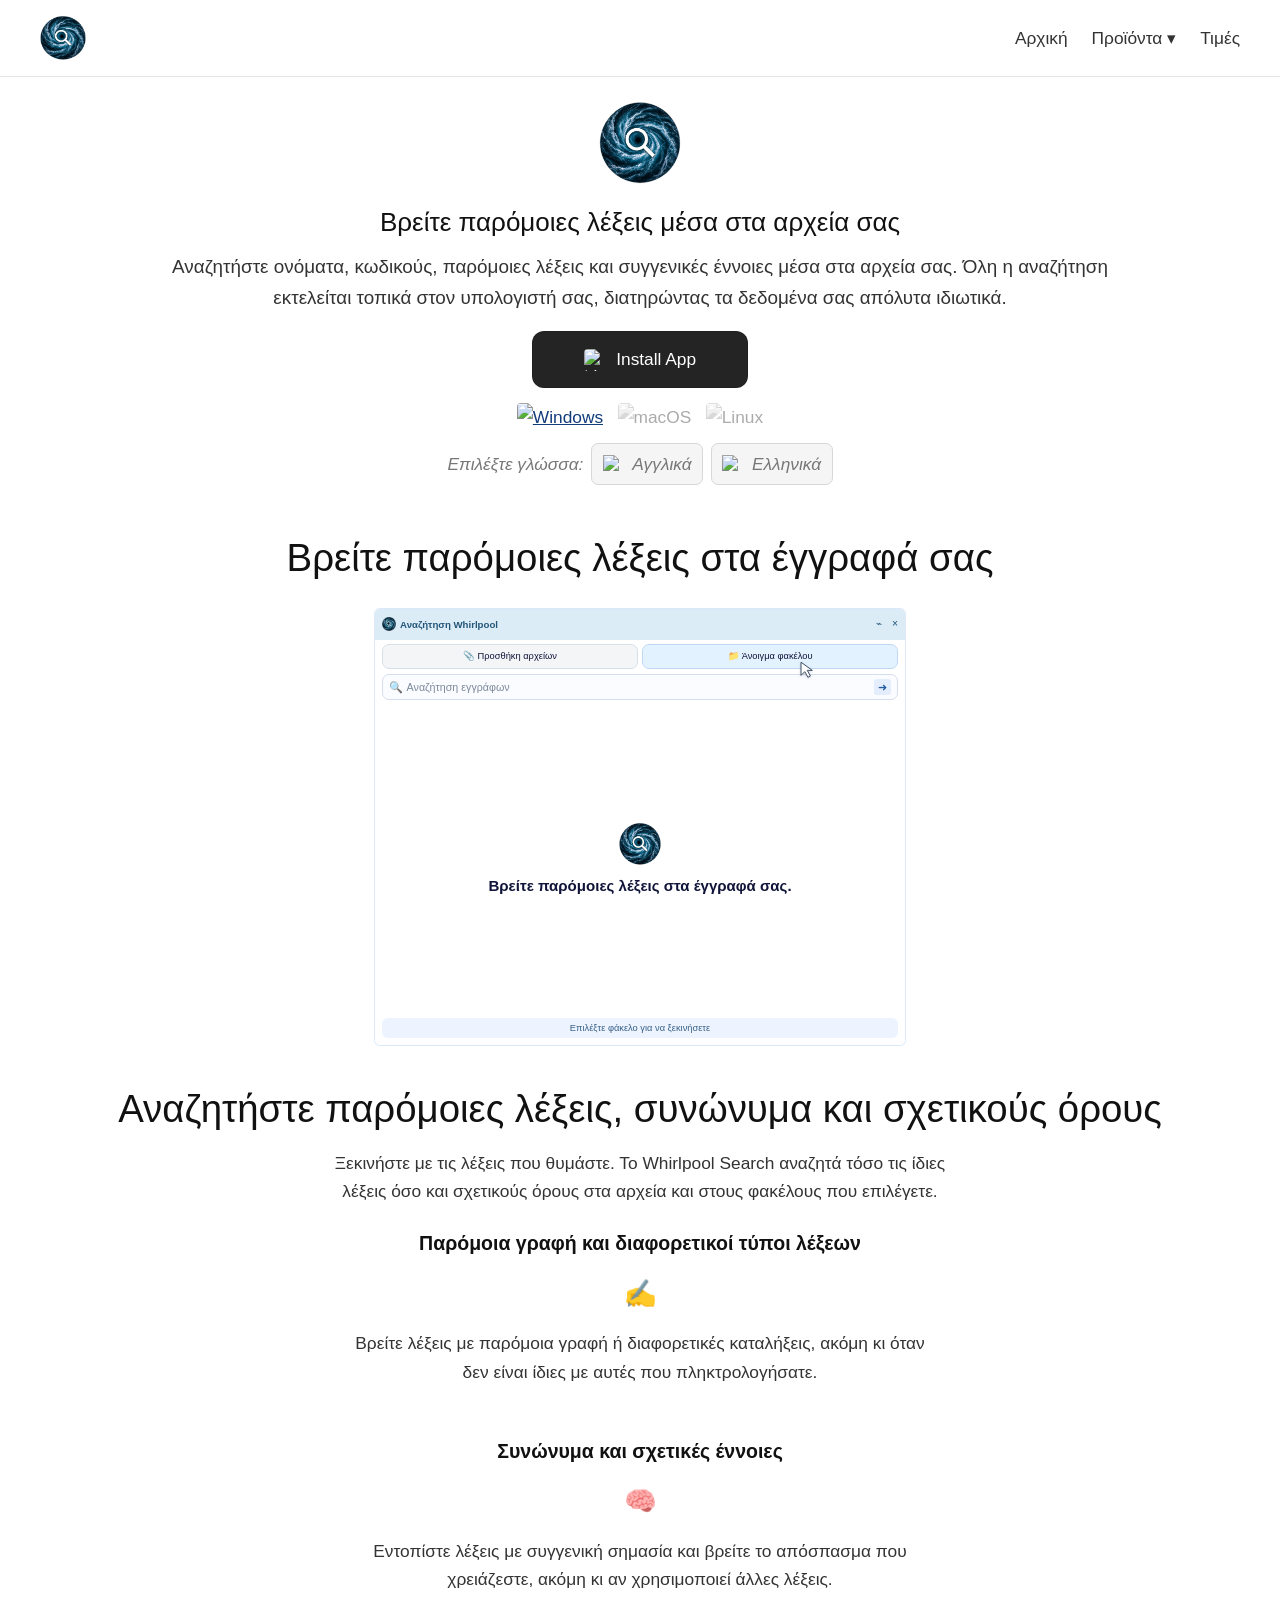
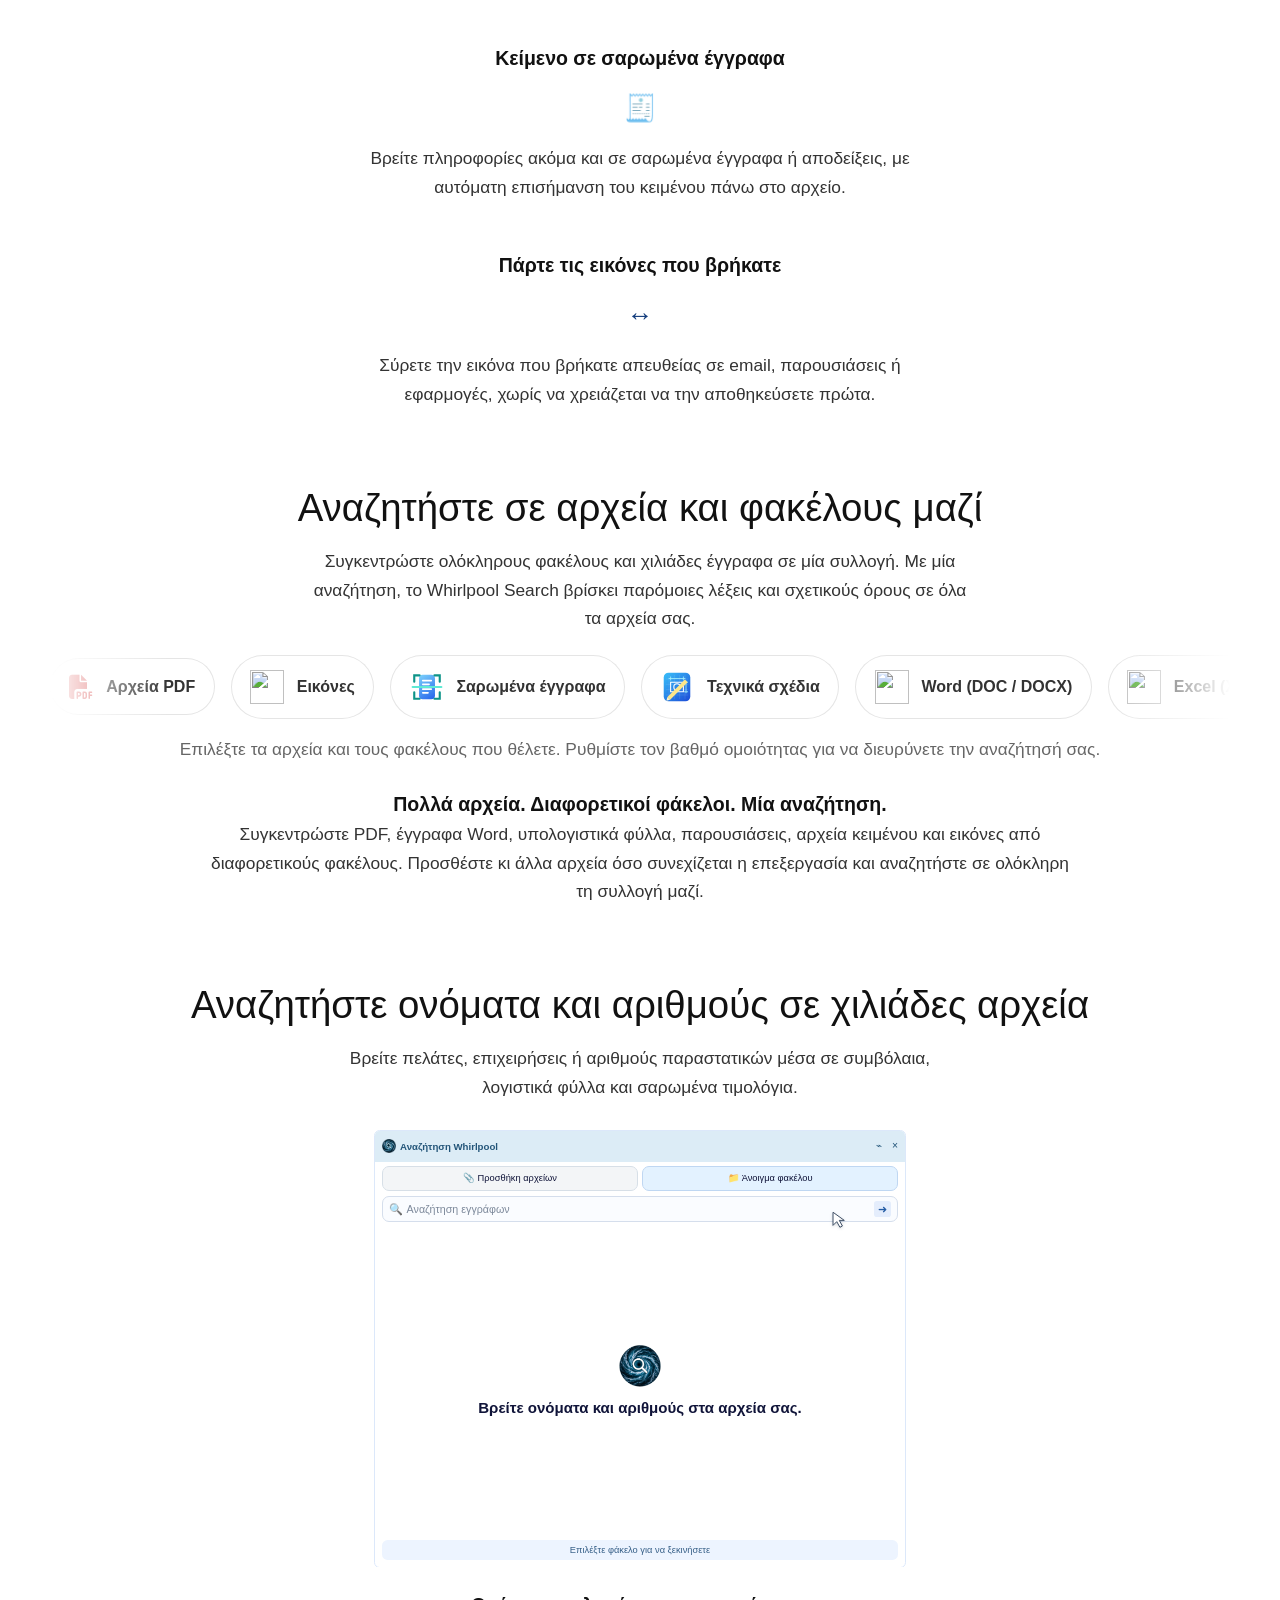
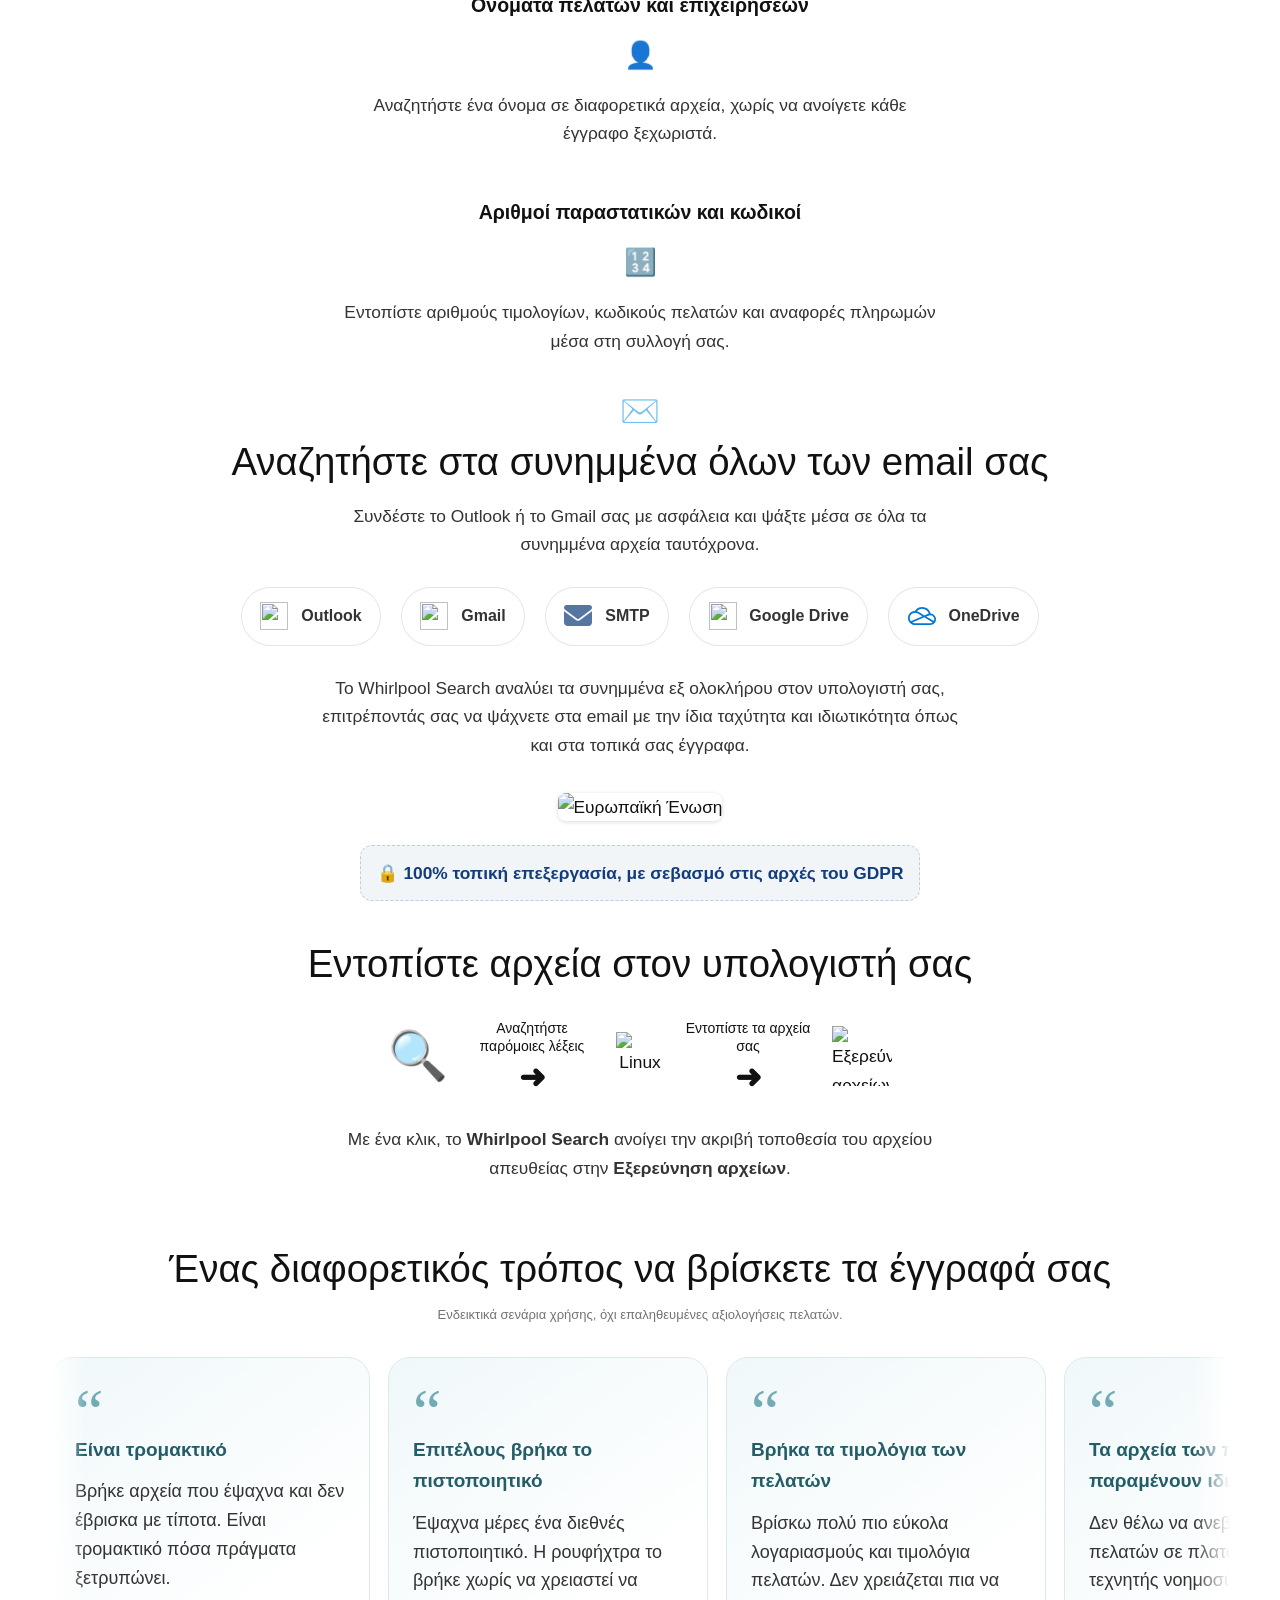
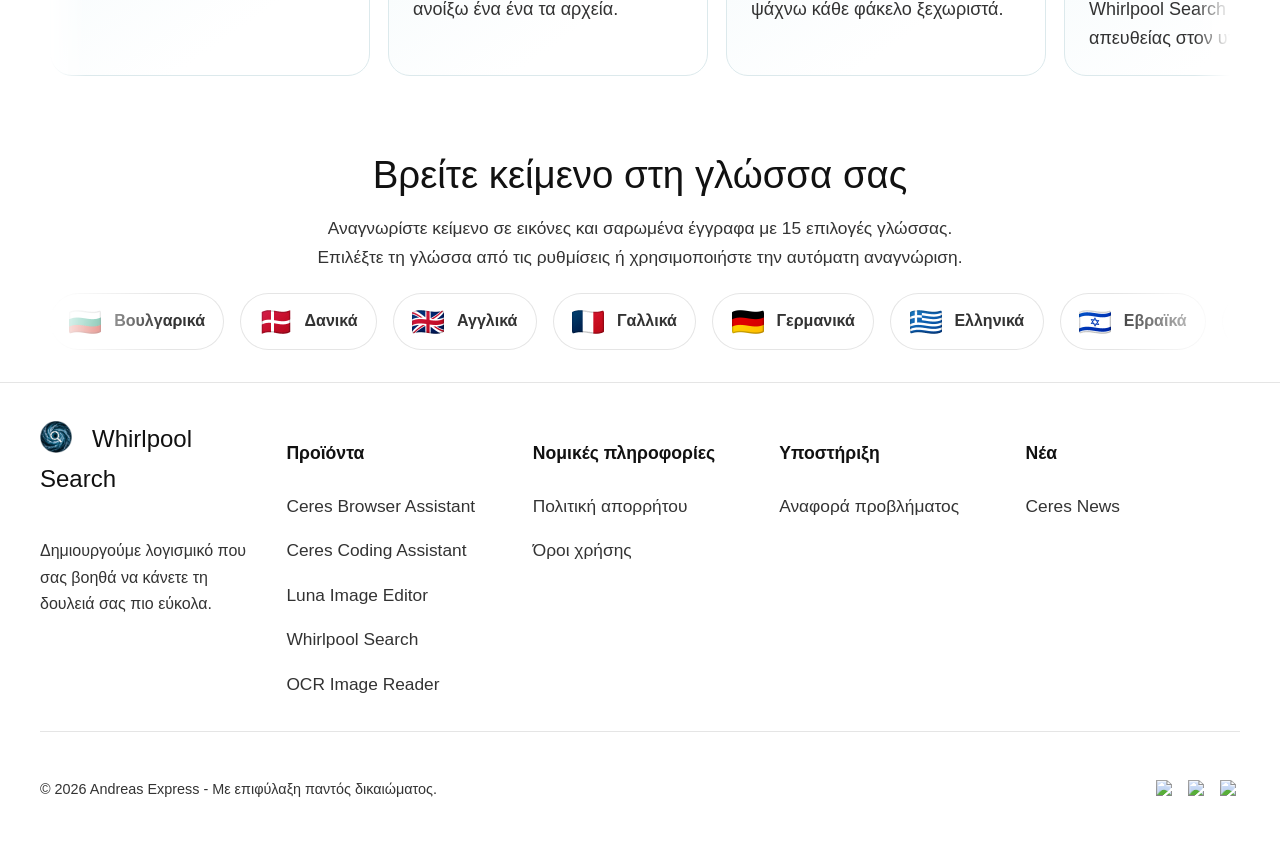
==== commit 14797f40: "Point the Greek Whirlpool bug report link to GitHub Issues" ====
--- a/index-el.html
+++ b/index-el.html
@@ -357,7 +357,7 @@
         <div class="footer-section">
             <h4>Υποστήριξη</h4>
 
-            <a href="https://ceres-assistant.com/web/contact-el.php">Επικοινωνία / αναφορά προβλήματος</a>
+            <a href="https://github.com/libandreas/whirlpool/issues">Αναφορά προβλήματος</a>
         </div>
 
         <div class="footer-section">
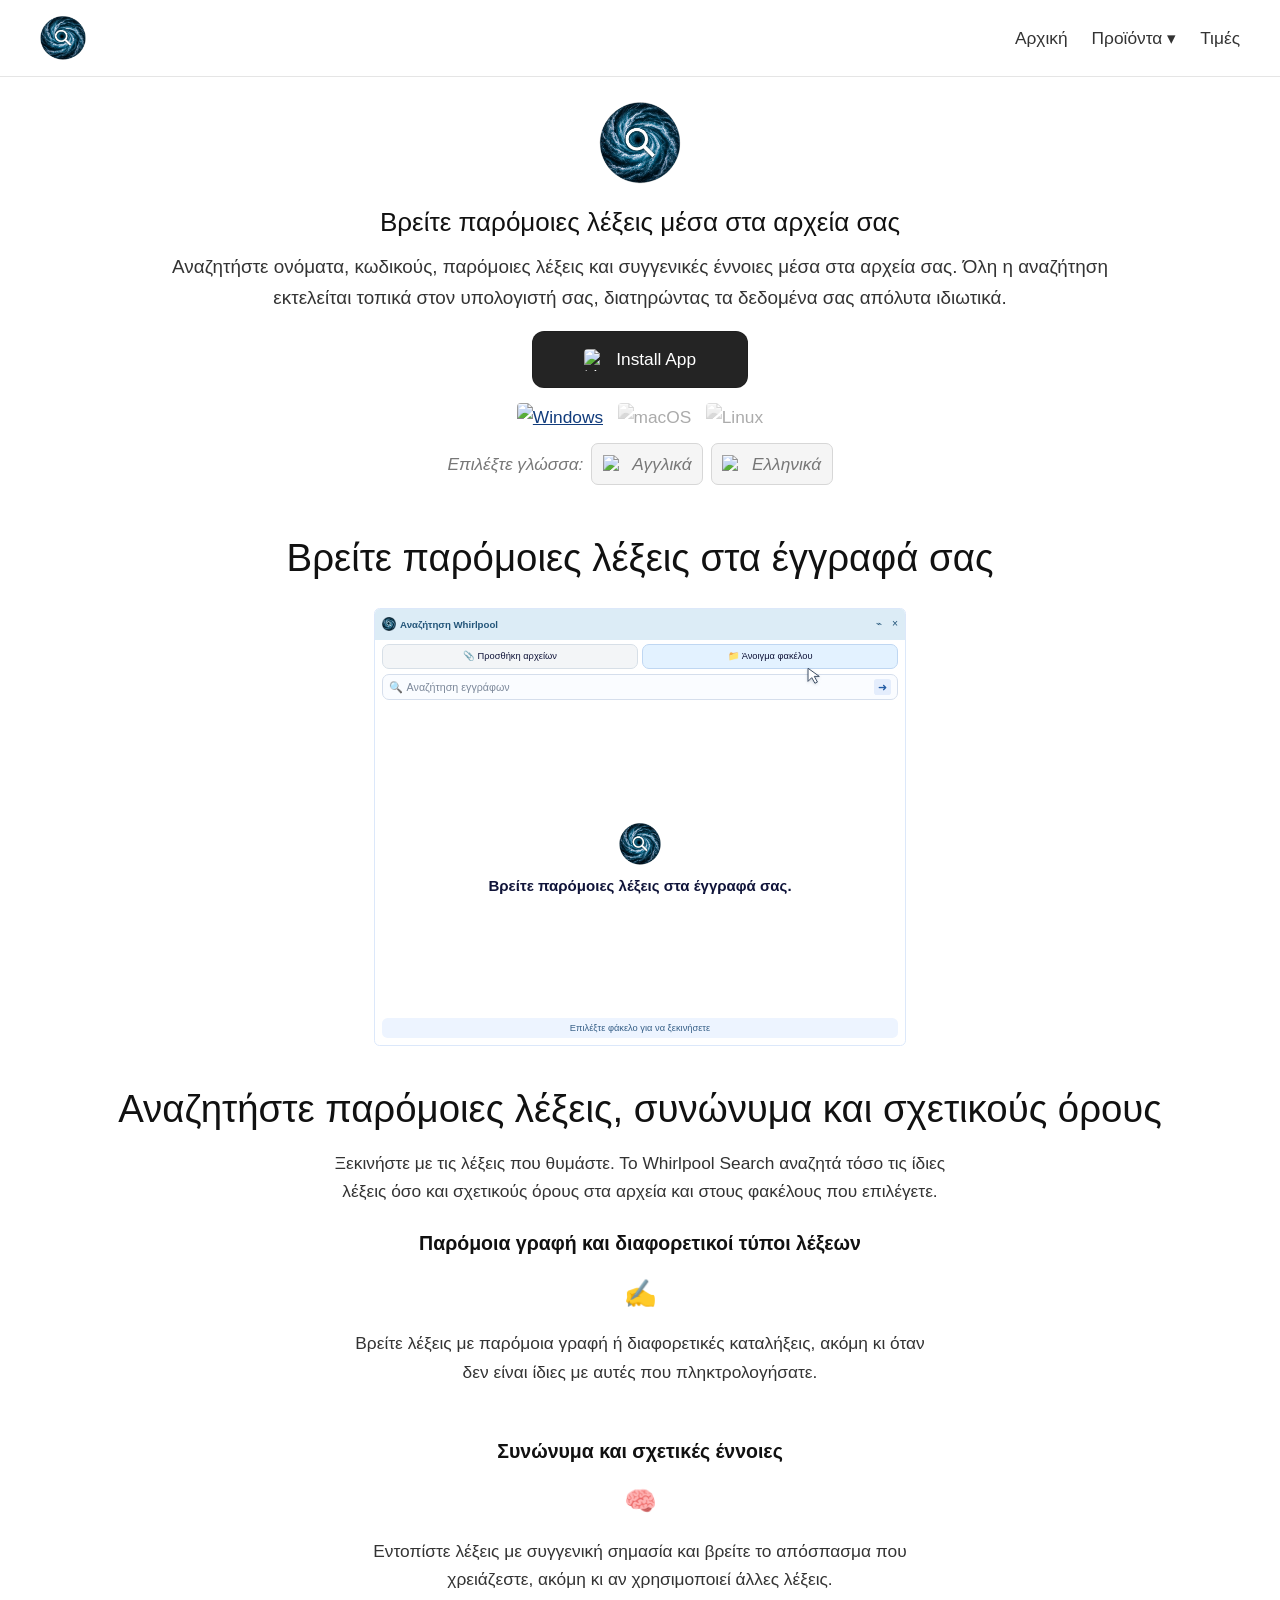
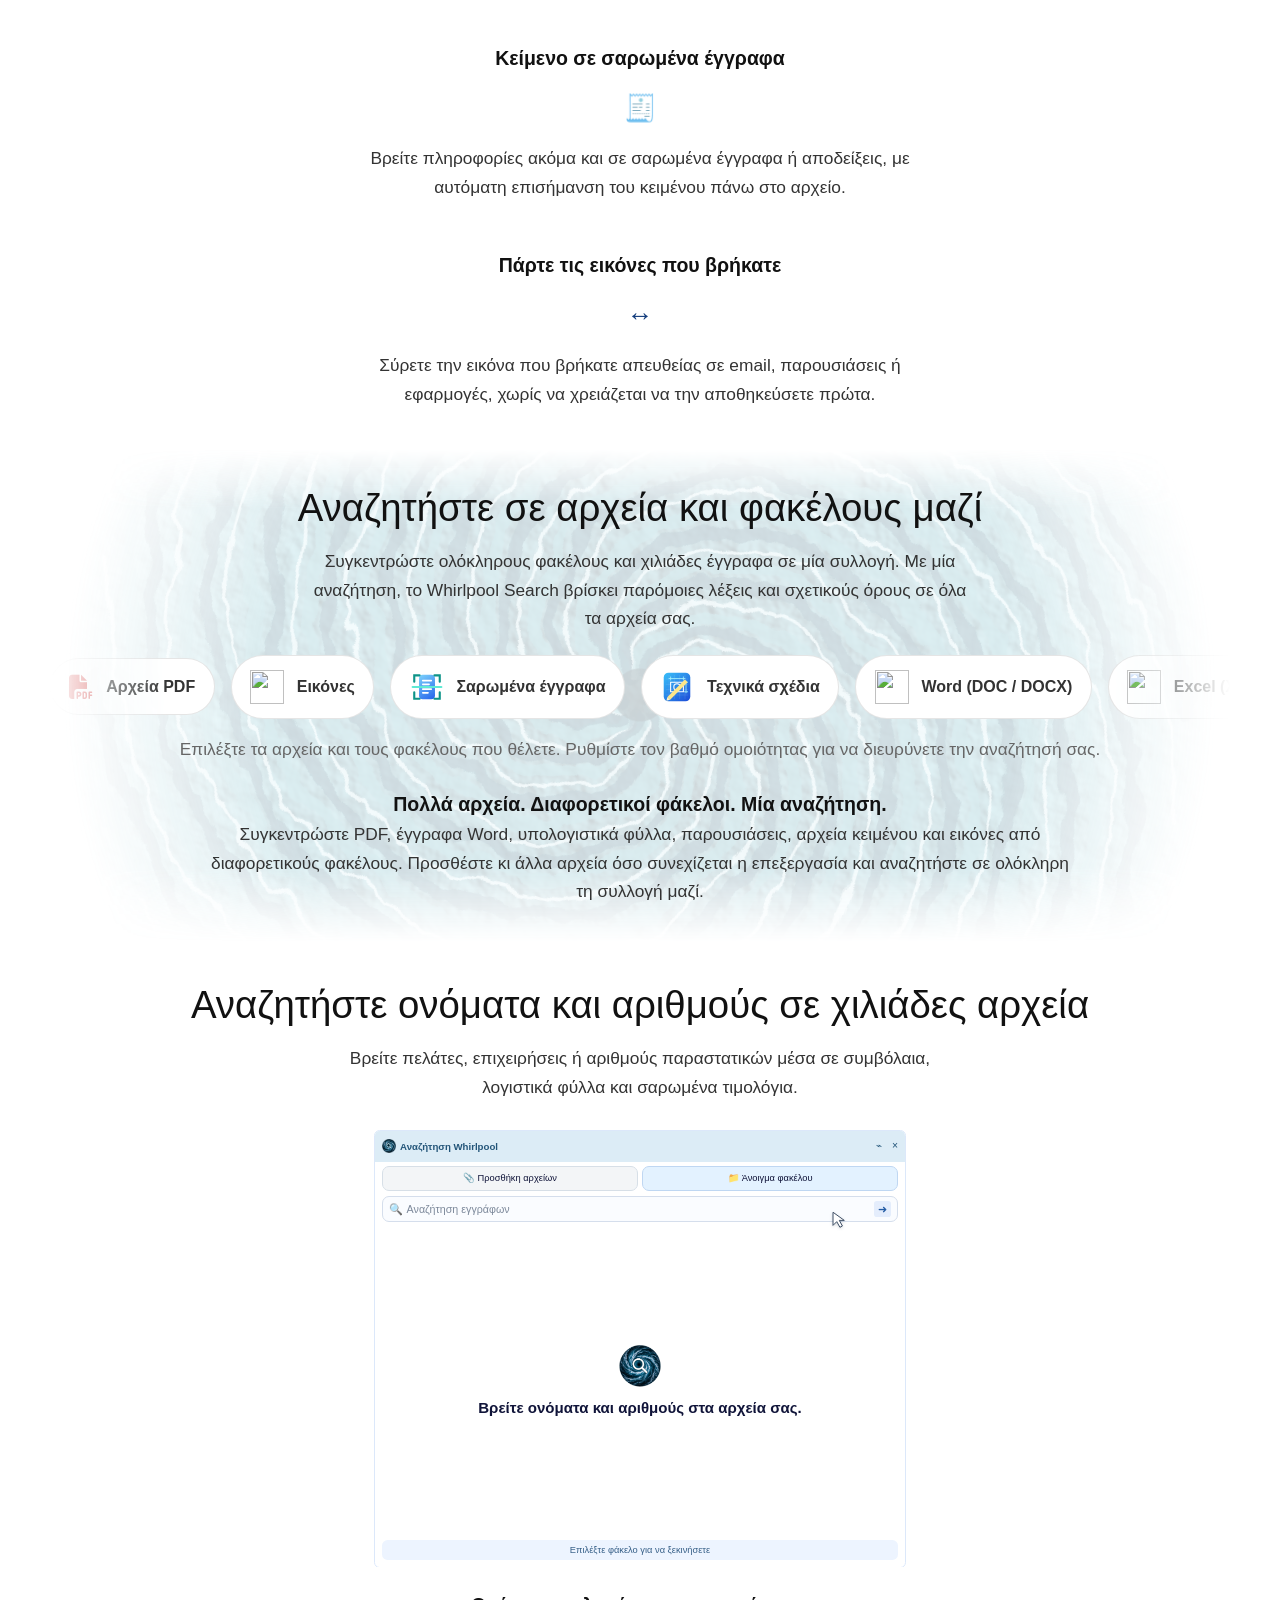
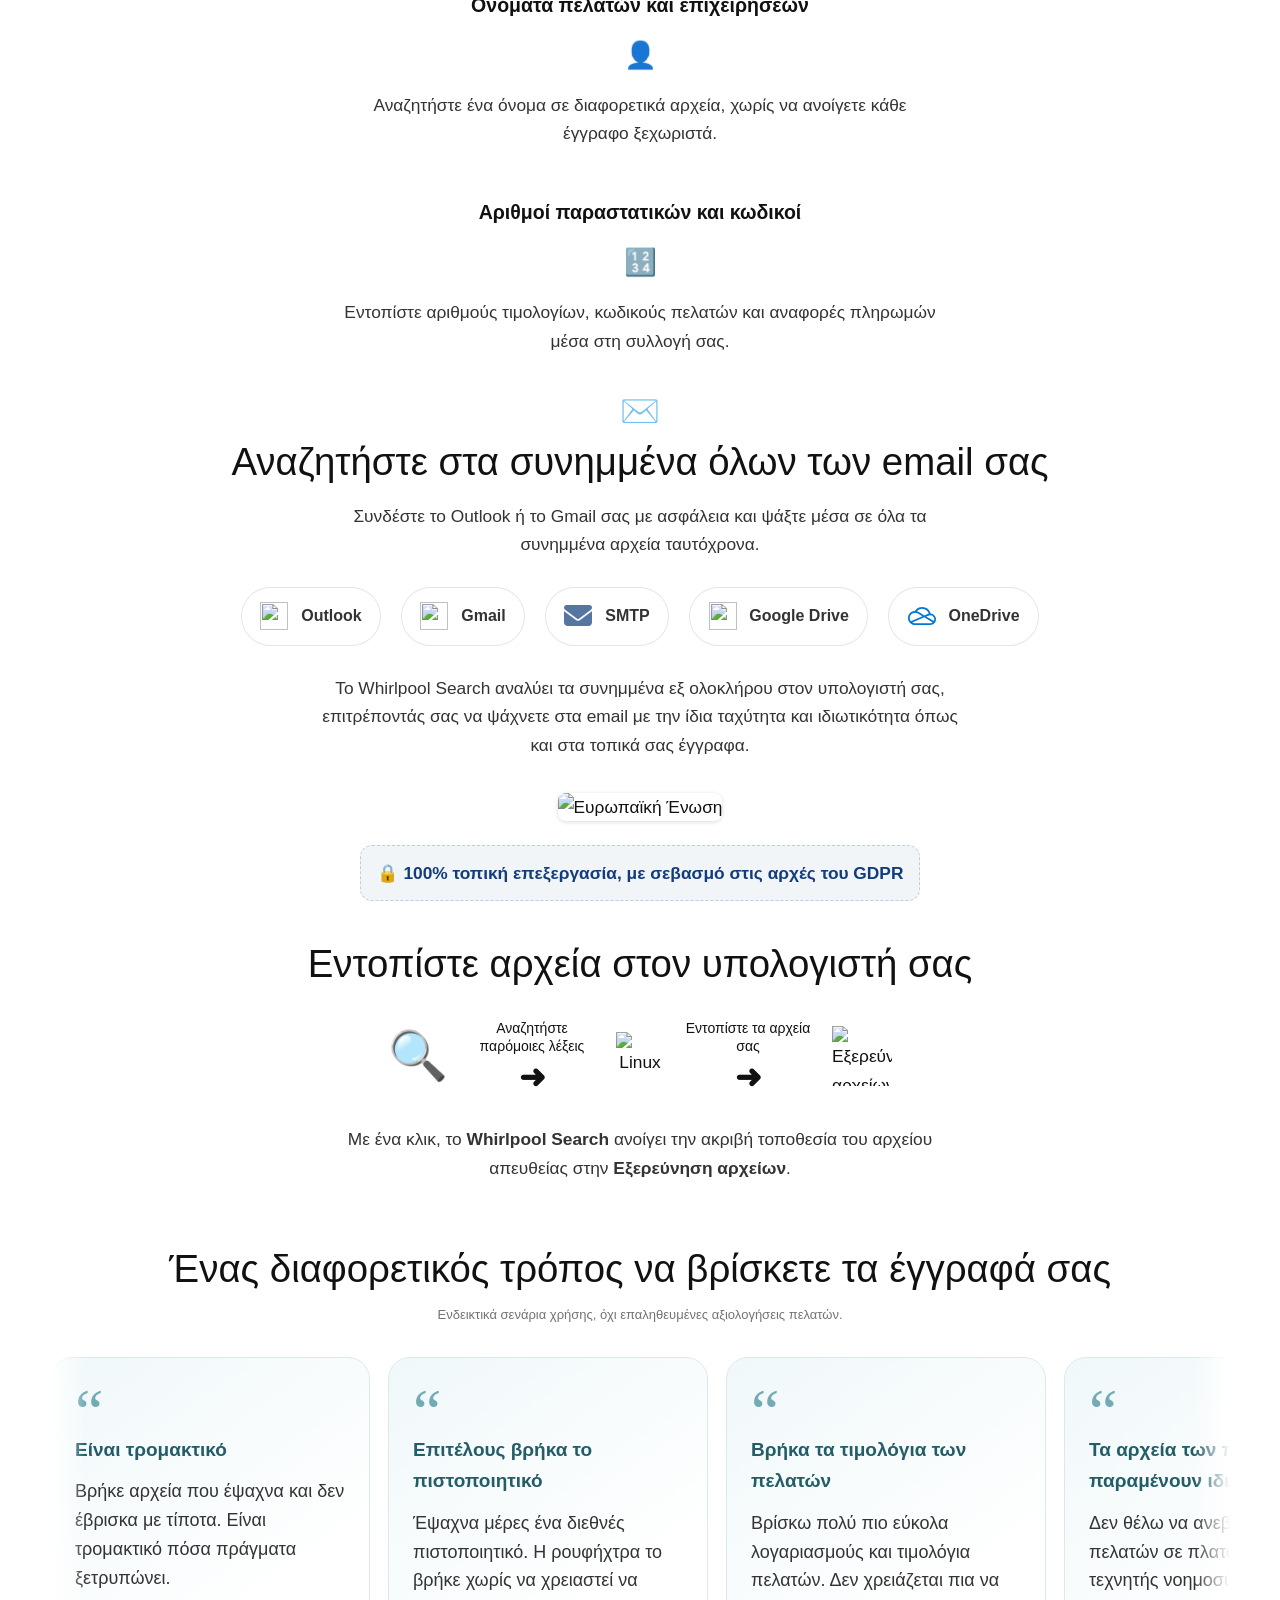
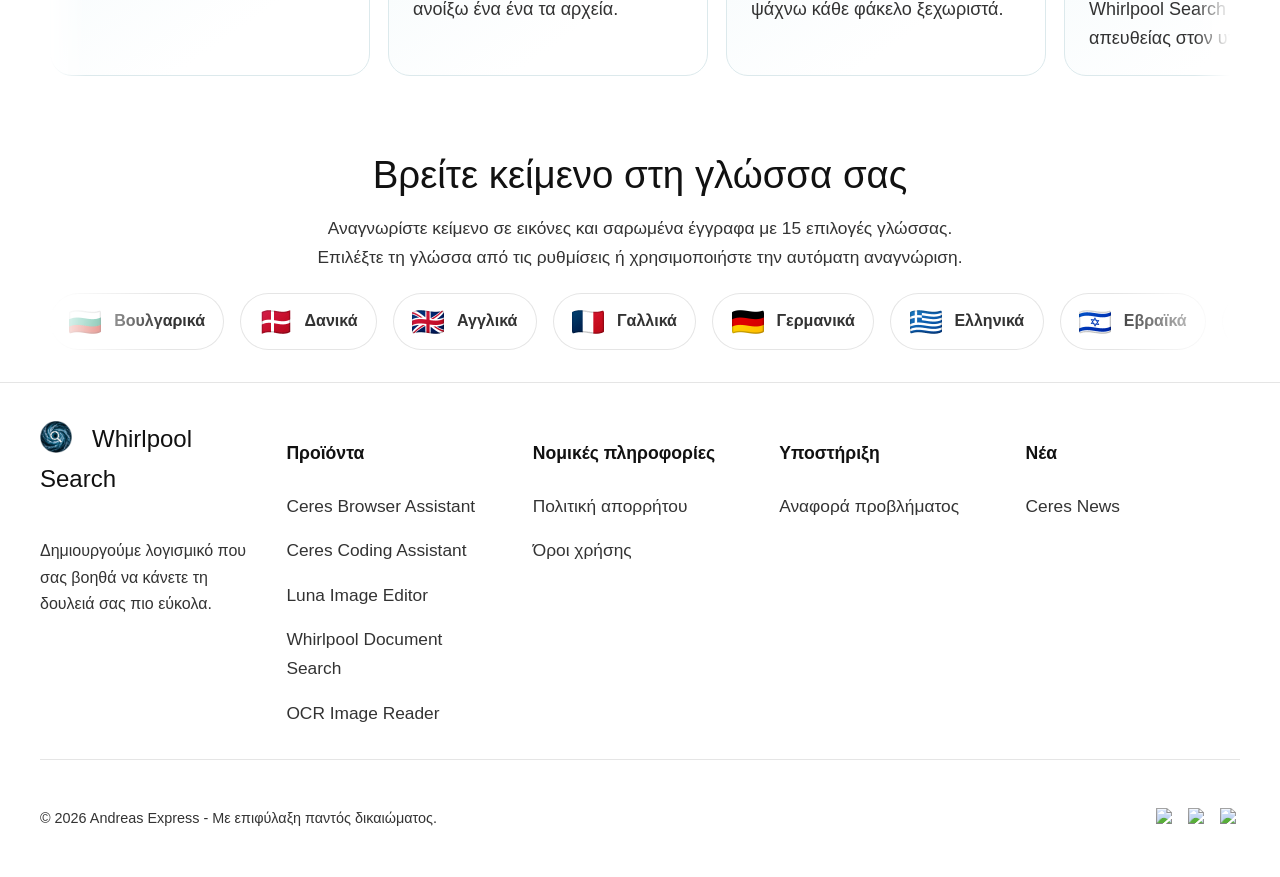
==== commit 3178f33d: "Use Whirlpool Document Search in the navigation" ====
--- a/index-el.html
+++ b/index-el.html
@@ -40,7 +40,7 @@
 <a href="https://ceres-assistant.com/ceres-browser/"><strong>Ceres Browser Assistant</strong></a>
 <a href="https://ceres-assistant.com/ceres-ide/"><strong>Ceres Coding Assistant</strong></a>
 <a href="https://ceres-assistant.com/luna-crop/"><strong>Luna Image Editor</strong></a>
-<a href="https://libandreas.github.io/whirlpool/index-el.html"><strong>Whirlpool Search</strong></a>
+<a href="https://libandreas.github.io/whirlpool/index-el.html"><strong>Whirlpool Document Search</strong></a>
 <a href="https://libandreas.github.io/image-reader-ocr/"><strong>OCR Image Reader</strong></a>
 </div>
 			<a target="_blank" rel="noopener noreferrer" href="https://andreaspa.gumroad.com/l/whirlpool" class="nav-link">Τιμές</a>
@@ -344,7 +344,7 @@
 <a href="https://ceres-assistant.com/ceres-browser/">Ceres Browser Assistant</a>
 <a href="https://ceres-assistant.com/ceres-ide/">Ceres Coding Assistant</a>
 <a href="https://ceres-assistant.com/luna-crop/">Luna Image Editor</a>
-<a href="https://libandreas.github.io/whirlpool/index-el.html">Whirlpool Search</a>
+<a href="https://libandreas.github.io/whirlpool/index-el.html">Whirlpool Document Search</a>
 <a href="https://libandreas.github.io/image-reader-ocr/">OCR Image Reader</a>
 </div>
 
